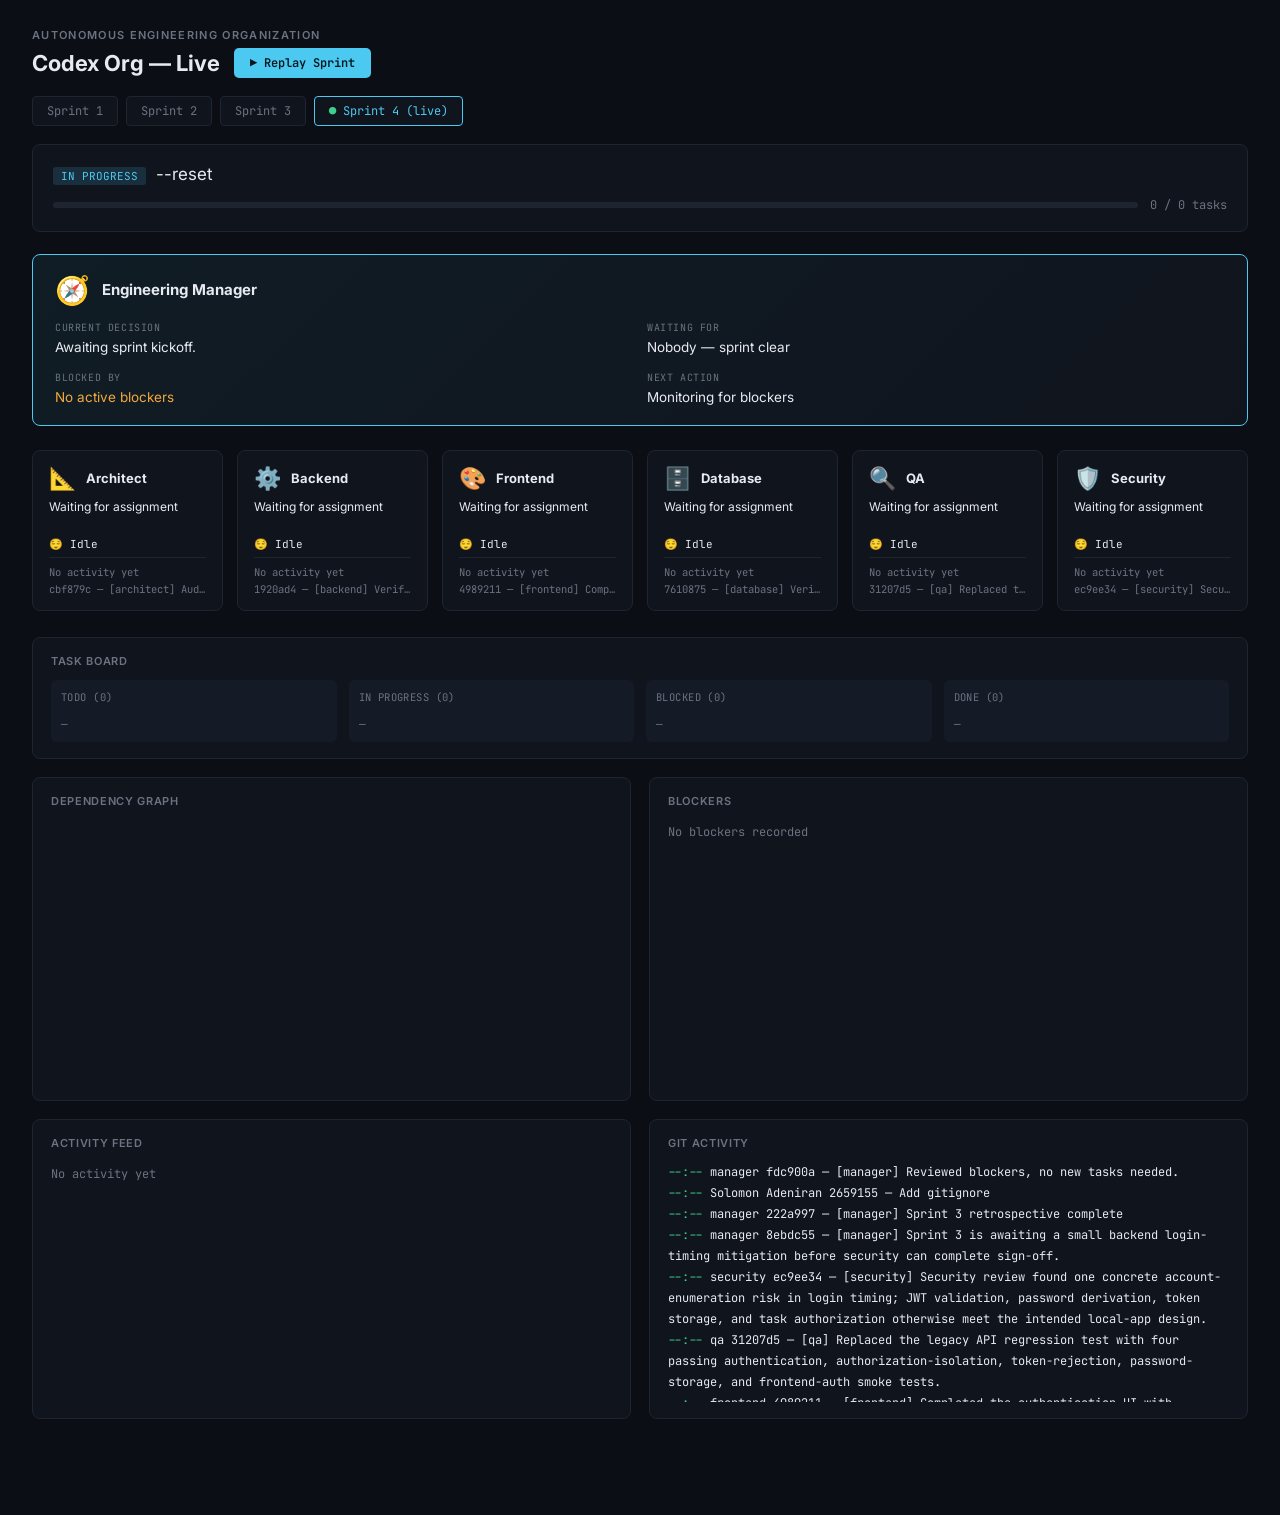
==== dashboard/index.html @ fdc900ad "[manager] Reviewed blockers, no new tasks needed." ====
<!DOCTYPE html>
<html lang="en">
<head>
<meta charset="UTF-8">
<title>Codex Org — Live</title>
<link rel="preconnect" href="https://fonts.googleapis.com">
<link href="https://fonts.googleapis.com/css2?family=Inter:wght@400;500;600;700&family=JetBrains+Mono:wght@400;500;600&display=swap" rel="stylesheet">
<style>
  :root {
    --bg: #0B0E14; --panel: #10141D; --panel-2: #151B26; --line: #1E2430;
    --ink: #E7EAF0; --dim: #6B7280;
    --todo: #4A5264; --active: #4CC9F0; --blocked: #F2A93B; --done: #3ECF8E;
    --mono: 'JetBrains Mono', monospace; --sans: 'Inter', -apple-system, sans-serif;
  }
  * { box-sizing: border-box; }
  body { background: var(--bg); color: var(--ink); font-family: var(--sans); margin: 0; padding: 28px 32px 60px; }
  .eyebrow { font-size: 11px; letter-spacing: 0.12em; text-transform: uppercase; color: var(--dim); font-weight: 600; margin: 0 0 6px; }
  h1 { font-size: 22px; margin: 0 0 18px; font-weight: 700; display: flex; align-items: center; gap: 14px; }
  .replay-btn {
    font-family: var(--mono); font-size: 12px; background: var(--active); color: #05171F;
    border: none; border-radius: 5px; padding: 7px 16px; cursor: pointer; font-weight: 600;
  }
  .replay-btn:disabled { background: var(--line); color: var(--dim); cursor: default; }
  .replay-clock { font-family: var(--mono); font-size: 12px; color: var(--active); }

  .tabs { display: flex; gap: 8px; margin-bottom: 18px; flex-wrap: wrap; }
  .tab { font-family: var(--mono); font-size: 12px; padding: 6px 14px; border-radius: 4px; border: 1px solid var(--line); color: var(--dim); cursor: pointer; background: var(--panel); }
  .tab.active { border-color: var(--active); color: var(--active); }
  .tab.live::before { content: '● '; color: var(--done); }

  .header-card { background: var(--panel); border: 1px solid var(--line); border-radius: 8px; padding: 18px 20px; margin-bottom: 22px; }
  .goal { font-size: 17px; margin: 0 0 14px; max-width: 780px; line-height: 1.4; }
  .status-badge { font-family: var(--mono); font-size: 11px; text-transform: uppercase; padding: 2px 8px; border-radius: 3px; margin-right: 10px; }
  .status-badge.in_progress { background: rgba(76,201,240,0.15); color: var(--active); }
  .status-badge.complete { background: rgba(62,207,142,0.15); color: var(--done); }
  .status-badge.not_started { background: rgba(107,114,128,0.15); color: var(--dim); }
  .progress-row { display: flex; align-items: center; gap: 12px; }
  .progress-track { flex: 1; height: 6px; background: var(--line); border-radius: 3px; overflow: hidden; }
  .progress-fill { height: 100%; background: linear-gradient(90deg, var(--active), var(--done)); transition: width 0.4s ease; }
  .progress-label { font-family: var(--mono); font-size: 12px; color: var(--dim); white-space: nowrap; }

  /* Manager spotlight */
  .spotlight {
    background: linear-gradient(135deg, rgba(76,201,240,0.08), var(--panel));
    border: 1px solid var(--active); border-radius: 8px; padding: 18px 22px; margin-bottom: 24px;
  }
  .spotlight-top { display: flex; align-items: center; gap: 12px; margin-bottom: 14px; }
  .spotlight-avatar { font-size: 28px; }
  .spotlight-name { font-size: 15px; font-weight: 700; }
  .spotlight-grid { display: grid; grid-template-columns: 1fr 1fr; gap: 14px; }
  .spotlight-field .label { font-family: var(--mono); font-size: 10px; text-transform: uppercase; color: var(--dim); letter-spacing: 0.06em; margin-bottom: 4px; }
  .spotlight-field .value { font-size: 13.5px; line-height: 1.4; }
  .spotlight-field .value.warn { color: var(--blocked); }

  /* Character cards */
  .specialists { display: grid; grid-template-columns: repeat(auto-fit, minmax(190px, 1fr)); gap: 14px; margin-bottom: 26px; }
  .charcard {
    background: var(--panel); border: 1px solid var(--line); border-radius: 8px; padding: 14px 16px;
    transition: border-color 0.3s, box-shadow 0.3s;
  }
  .charcard.pulse { border-color: var(--active); box-shadow: 0 0 14px rgba(76,201,240,0.35); }
  .charcard-top { display: flex; align-items: center; gap: 10px; margin-bottom: 8px; }
  .charcard-avatar { font-size: 22px; }
  .charcard-name { font-size: 13px; font-weight: 700; }
  .charcard-task { font-size: 12px; color: var(--ink); min-height: 30px; line-height: 1.4; margin-bottom: 8px; }
  .charcard-mood { font-family: var(--mono); font-size: 11px; margin-bottom: 6px; }
  .charcard-meta { font-family: var(--mono); font-size: 10.5px; color: var(--dim); border-top: 1px solid var(--line); padding-top: 7px; margin-top: 2px; }
  .charcard-meta .commit { display: block; margin-top: 3px; color: var(--dim); white-space: nowrap; overflow: hidden; text-overflow: ellipsis; }

  .grid { display: grid; grid-template-columns: 1fr 1fr; gap: 18px; margin-bottom: 18px; }
  .grid.full { grid-template-columns: 1fr; }
  .panel { background: var(--panel); border: 1px solid var(--line); border-radius: 8px; padding: 16px 18px; }
  .panel h2 { font-size: 11px; text-transform: uppercase; letter-spacing: 0.06em; color: var(--dim); margin: 0 0 12px; font-weight: 600; }

  .board { display: grid; grid-template-columns: repeat(4, 1fr); gap: 12px; }
  .board-col { background: var(--panel-2); border-radius: 6px; padding: 10px; min-height: 60px; }
  .board-col .col-title { font-family: var(--mono); font-size: 10.5px; text-transform: uppercase; color: var(--dim); margin-bottom: 8px; letter-spacing: 0.04em; }
  .task-chip { background: var(--panel); border: 1px solid var(--line); border-left: 3px solid var(--todo); border-radius: 4px; padding: 8px 10px; margin-bottom: 8px; font-size: 12px; line-height: 1.35; }
  .task-chip.in_progress { border-left-color: var(--active); }
  .task-chip.blocked { border-left-color: var(--blocked); }
  .task-chip.done { border-left-color: var(--done); }
  .task-chip .owner { font-family: var(--mono); font-size: 10px; color: var(--dim); text-transform: uppercase; margin-top: 4px; }

  /* Dramatic activity feed */
  .feed-events { max-height: 320px; overflow-y: auto; }
  .event-card { display: flex; gap: 12px; padding: 10px 0; border-bottom: 1px solid var(--line); }
  .event-card:last-child { border-bottom: none; }
  .event-time { font-family: var(--mono); font-size: 11px; color: var(--dim); width: 48px; flex-shrink: 0; padding-top: 2px; }
  .event-body .who { font-family: var(--mono); font-size: 11.5px; font-weight: 700; color: var(--active); margin-bottom: 2px; }
  .event-body .headline { font-size: 13px; line-height: 1.4; }
  .event-body .downstream { font-family: var(--mono); font-size: 11px; color: var(--dim); margin-top: 4px; padding-left: 14px; position: relative; }
  .event-body .downstream::before { content: '↓'; position: absolute; left: 0; color: var(--line); }
  .empty { color: var(--dim); font-family: var(--mono); font-size: 12px; }

  .feed { font-family: var(--mono); font-size: 12px; line-height: 1.75; max-height: 240px; overflow-y: auto; }
  .feed .row { color: var(--ink); }
  .feed .role-tag { color: var(--done); }

  .blocker-item { border-left: 3px solid var(--blocked); background: var(--panel-2); border-radius: 4px; padding: 8px 12px; margin-bottom: 8px; font-size: 12.5px; }
  .blocker-item .who { font-family: var(--mono); font-size: 10.5px; color: var(--blocked); text-transform: uppercase; margin-bottom: 3px; }

  #depgraph { width: 100%; height: 260px; }
  .node-label { font-family: var(--mono); font-size: 10px; fill: var(--ink); }
  .node-owner { font-family: var(--mono); font-size: 9px; fill: var(--dim); }

  .retro-line { font-family: var(--mono); font-size: 14px; margin-bottom: 12px; padding-left: 12px; border-left: 2px solid var(--active); }
  .retro-line .speaker { color: var(--active); text-transform: capitalize; font-weight: 600; }

  ::-webkit-scrollbar { width: 6px; }
  ::-webkit-scrollbar-thumb { background: var(--line); border-radius: 3px; }
</style>
</head>
<body>
  <div class="eyebrow">Autonomous Engineering Organization</div>
  <h1>Codex Org — Live <button class="replay-btn" id="replay-btn">▶ Replay Sprint</button> <span class="replay-clock" id="replay-clock"></span></h1>

  <div class="tabs" id="tabs"></div>

  <div class="header-card">
    <div style="margin-bottom:10px;"><span class="status-badge" id="status-badge"></span><span id="goal-text" class="goal" style="display:inline; margin:0;"></span></div>
    <div class="progress-row">
      <div class="progress-track"><div class="progress-fill" id="progress-fill" style="width:0%"></div></div>
      <div class="progress-label" id="progress-label">0 / 0 tasks</div>
    </div>
  </div>

  <div class="spotlight">
    <div class="spotlight-top"><span class="spotlight-avatar">🧭</span><span class="spotlight-name">Engineering Manager</span></div>
    <div class="spotlight-grid">
      <div class="spotlight-field"><div class="label">Current Decision</div><div class="value" id="mgr-decision">—</div></div>
      <div class="spotlight-field"><div class="label">Waiting For</div><div class="value" id="mgr-waiting">Nobody — sprint clear</div></div>
      <div class="spotlight-field"><div class="label">Blocked By</div><div class="value warn" id="mgr-blocked">—</div></div>
      <div class="spotlight-field"><div class="label">Next Action</div><div class="value" id="mgr-next">—</div></div>
    </div>
  </div>

  <div class="specialists" id="specialists"></div>

  <div class="grid">
    <div class="panel" style="grid-column: 1 / -1;">
      <h2>Task Board</h2>
      <div class="board" id="board"></div>
    </div>
  </div>

  <div class="grid">
    <div class="panel">
      <h2>Dependency Graph</h2>
      <svg id="depgraph"></svg>
    </div>
    <div class="panel">
      <h2>Blockers</h2>
      <div id="blockers"></div>
    </div>
  </div>

  <div class="grid">
    <div class="panel">
      <h2>Activity Feed</h2>
      <div class="feed-events" id="messages"></div>
    </div>
    <div class="panel">
      <h2>Git Activity</h2>
      <div class="feed" id="commits"></div>
    </div>
  </div>

  <div class="grid full">
    <div class="panel" id="retro-panel" style="display:none;">
      <h2>Sprint Retrospective</h2>
      <div id="retro-body"></div>
    </div>
  </div>

<script>
const ROLES = ["architect","backend","frontend","database","qa","security"];
const ROLE_LABEL = {manager:"Engineering Manager", architect:"Architect", backend:"Backend",
  frontend:"Frontend", database:"Database", qa:"QA", security:"Security"};
const ROLE_AVATAR = {manager:"🧭", architect:"📐", backend:"⚙️", frontend:"🎨", database:"🗄️", qa:"🔍", security:"🛡️"};
const MOOD = {
  todo: {emoji:"😌", label:"Idle"}, idle: {emoji:"😌", label:"Idle"},
  in_progress: {emoji:"🔥", label:"Focused"},
  blocked: {emoji:"😤", label:"Blocked"},
  done: {emoji:"✅", label:"Shipped"},
};

let liveState = null;
let activeTabIndex = null;
let replaying = false;

function combinedSprints(state) {
  const archived = (state.sprint_history || []).map(s => ({...s, live: false}));
  const current = { number: state.sprint.number, goal: state.sprint.goal,
                     tasks: state.tasks, messages: state.messages,
                     retrospective: state.retrospective, live: true };
  return [...archived, current];
}

function currentView(state) {
  const sprints = combinedSprints(state);
  const idx = activeTabIndex === null ? sprints.length - 1 : activeTabIndex;
  return sprints[idx];
}

function fmtTime(ts) {
  if (!ts) return '--:--';
  const d = new Date(ts * 1000);
  return d.toTimeString().slice(0,5);
}

function fmtDuration(sec) {
  if (sec < 60) return `${Math.round(sec)}s`;
  return `${Math.floor(sec/60)}m ${Math.round(sec%60)}s`;
}

function classifyEvent(content) {
  if (/block|vulnerab|regression|issue|risk|timing|fail|enumerat/i.test(content)) {
    return { icon: '⚠️', downstreamVerb: 'notified' };
  }
  if (/ready|complete|done|finished|passed|shipped/i.test(content)) {
    return { icon: '✅', downstreamVerb: 'automatically resumed work' };
  }
  return { icon: '💬', downstreamVerb: 'notified' };
}

function renderTabs(state) {
  const sprints = combinedSprints(state);
  const tabsEl = document.getElementById('tabs');
  tabsEl.innerHTML = sprints.map((s, i) => {
    const isActive = (activeTabIndex === null && s.live) || (activeTabIndex === i);
    return `<div class="tab ${isActive ? 'active' : ''} ${s.live ? 'live' : ''}" data-idx="${i}">Sprint ${s.number}${s.live ? ' (live)' : ''}</div>`;
  }).join('');
  [...tabsEl.children].forEach(el => {
    el.addEventListener('click', () => {
      if (replaying) return;
      const idx = parseInt(el.dataset.idx);
      activeTabIndex = sprints[idx].live ? null : idx;
      render(state);
    });
  });
}

function computeLayers(tasks) {
  const byId = Object.fromEntries(tasks.map(t => [t.id, t]));
  const layer = {};
  function depth(id, seen) {
    if (layer[id] !== undefined) return layer[id];
    if (seen.has(id)) return 0;
    seen.add(id);
    const t = byId[id];
    const deps = (t.depends_on || []).filter(d => byId[d]);
    const d = deps.length ? Math.max(...deps.map(dep => depth(dep, seen))) + 1 : 0;
    layer[id] = d;
    return d;
  }
  tasks.forEach(t => depth(t.id, new Set()));
  return layer;
}

function renderDepGraph(tasks) {
  const svg = document.getElementById('depgraph');
  if (!tasks.length) { svg.innerHTML = ''; return; }
  const layer = computeLayers(tasks);
  const maxLayer = Math.max(...Object.values(layer), 0);
  const byLayer = {};
  tasks.forEach(t => { (byLayer[layer[t.id]] ||= []).push(t); });
  const width = svg.parentElement.clientWidth || 500;
  const height = 260;
  const colW = width / (maxLayer + 1);
  const positions = {};
  Object.keys(byLayer).forEach(l => {
    const col = byLayer[l];
    const rowH = height / (col.length + 1);
    col.forEach((t, i) => { positions[t.id] = { x: (+l + 0.5) * colW, y: (i + 1) * rowH }; });
  });
  const statusColor = { done: 'var(--done)', in_progress: 'var(--active)', blocked: 'var(--blocked)', todo: 'var(--todo)' };
  let edges = '';
  tasks.forEach(t => {
    (t.depends_on || []).forEach(dep => {
      if (!positions[dep]) return;
      const a = positions[dep], b = positions[t.id];
      edges += `<line x1="${a.x}" y1="${a.y}" x2="${b.x}" y2="${b.y}" stroke="var(--line)" stroke-width="1.5"/>`;
    });
  });
  let nodes = '';
  tasks.forEach(t => {
    const p = positions[t.id];
    const color = statusColor[t.status] || statusColor.todo;
    nodes += `<circle cx="${p.x}" cy="${p.y}" r="6" fill="${color}"/>
      <text x="${p.x}" y="${p.y - 12}" text-anchor="middle" class="node-owner">${t.owner}</text>
      <text x="${p.x}" y="${p.y + 20}" text-anchor="middle" class="node-label">${t.id}</text>`;
  });
  svg.setAttribute('viewBox', `0 0 ${width} ${height}`);
  svg.innerHTML = edges + nodes;
}

function renderEventFeed(messages) {
  const el = document.getElementById('messages');
  if (!messages.length) { el.innerHTML = '<span class="empty">No activity yet</span>'; return; }
  el.innerHTML = messages.slice(-20).reverse().map(m => {
    const cls = classifyEvent(m.content);
    return `<div class="event-card">
      <div class="event-time">${fmtTime(m.time)}</div>
      <div class="event-body">
        <div class="who">${ROLE_LABEL[m.from] || m.from}</div>
        <div class="headline">${cls.icon} ${m.content}</div>
        <div class="downstream">${ROLE_LABEL[m.to] || m.to} ${cls.downstreamVerb}</div>
      </div>
    </div>`;
  }).join('');
}

function roleWorkingTime(role, view) {
  const events = [...view.messages.filter(m => m.from === role || m.to === role)];
  if (!events.length) return null;
  const times = events.map(e => e.time).filter(Boolean);
  if (!times.length) return null;
  const start = Math.min(...times);
  const end = Math.max(...times);
  return end - start;
}

function latestCommitForRole(role) {
  if (!liveState || !liveState._commits) return null;
  const list = liveState._commits.filter(c => c.role === role);
  return list.length ? list[0] : null;
}

function renderCharCards(state, view) {
  const container = document.getElementById('specialists');
  container.innerHTML = ROLES.map(role => {
    const task = view.tasks.find(t => t.owner === role && t.status !== 'done')
              || view.tasks.filter(t => t.owner === role).slice(-1)[0];
    const status = task ? task.status : 'idle';
    const mood = MOOD[status] || MOOD.idle;
    const dur = roleWorkingTime(role, view);
    const commit = latestCommitForRole(role);
    return `<div class="charcard" data-role="${role}">
      <div class="charcard-top"><span class="charcard-avatar">${ROLE_AVATAR[role]}</span><span class="charcard-name">${ROLE_LABEL[role]}</span></div>
      <div class="charcard-task">${task ? task.title : 'Waiting for assignment'}</div>
      <div class="charcard-mood">${mood.emoji} ${mood.label}</div>
      <div class="charcard-meta">${dur !== null ? `Active ${fmtDuration(dur)}` : 'No activity yet'}
        ${commit ? `<span class="commit">${commit.hash} — ${commit.message}</span>` : ''}
      </div>
    </div>`;
  }).join('');
}

function renderSpotlight(state, view) {
  const managerMsgs = view.messages.filter(m => m.from === 'manager');
  const blockers = (state.blockers || []).filter(b => b.sprint === view.number);
  const lastBlocker = blockers.length ? blockers[blockers.length - 1] : null;
  const lastOut = managerMsgs.length ? managerMsgs[managerMsgs.length - 1] : null;
  const blockedTask = view.tasks.find(t => t.status === 'blocked');

  document.getElementById('mgr-decision').textContent =
    lastOut ? lastOut.content : (view.tasks.length ? 'Sprint planned, monitoring execution.' : 'Awaiting sprint kickoff.');
  document.getElementById('mgr-waiting').textContent =
    blockedTask ? `${ROLE_LABEL[blockedTask.owner]} — ${blockedTask.title}` : 'Nobody — sprint clear';
  document.getElementById('mgr-blocked').textContent = lastBlocker ? lastBlocker.text : 'No active blockers';
  document.getElementById('mgr-next').textContent =
    lastOut ? lastOut.content : 'Monitoring for blockers';
}

function render(state) {
  const view = currentView(state);
  const isLive = view.live;
  renderTabs(state);

  document.getElementById('goal-text').textContent = view.goal;
  const badge = document.getElementById('status-badge');
  const st = isLive ? state.sprint.status : 'complete';
  badge.textContent = st.replace('_', ' ');
  badge.className = 'status-badge ' + st;

  const total = view.tasks.length;
  const doneCount = view.tasks.filter(t => t.status === 'done').length;
  document.getElementById('progress-fill').style.width = total ? `${(doneCount/total*100).toFixed(0)}%` : '0%';
  document.getElementById('progress-label').textContent = `${doneCount} / ${total} tasks`;

  renderSpotlight(state, view);
  renderCharCards(state, view);

  const cols = ['todo', 'in_progress', 'blocked', 'done'];
  const colTitle = { todo: 'Todo', in_progress: 'In Progress', blocked: 'Blocked', done: 'Done' };
  document.getElementById('board').innerHTML = cols.map(c => {
    const items = view.tasks.filter(t => t.status === c);
    return `<div class="board-col"><div class="col-title">${colTitle[c]} (${items.length})</div>
      ${items.map(t => `<div class="task-chip ${t.status}">${t.title}<div class="owner">${t.owner}</div></div>`).join('') || '<span class="empty" style="font-size:11px;">—</span>'}
    </div>`;
  }).join('');

  renderDepGraph(view.tasks);

  const blockers = (state.blockers || []).filter(b => b.sprint === view.number);
  document.getElementById('blockers').innerHTML = blockers.length
    ? blockers.map(b => `<div class="blocker-item"><div class="who">${b.role}</div>${b.text}</div>`).join('')
    : '<span class="empty">No blockers recorded</span>';

  renderEventFeed(view.messages);

  const retroPanel = document.getElementById('retro-panel');
  if (view.retrospective) {
    retroPanel.style.display = 'block';
    const lines = Array.isArray(view.retrospective) ? view.retrospective : [{speaker: 'manager', line: view.retrospective}];
    document.getElementById('retro-body').innerHTML = lines.map(l =>
      `<div class="retro-line"><span class="speaker">${l.speaker}:</span> ${l.line}</div>`).join('');
  } else {
    retroPanel.style.display = 'none';
  }
}

/* ---------- Timeline Playback ---------- */
function buildTimeline(view) {
  const events = [];
  view.messages.forEach(m => events.push({ type: 'message', time: m.time || 0, data: m }));
  (liveState._commits || []).forEach(c => events.push({ type: 'commit', time: c.time || 0, data: c }));
  return events.filter(e => e.time).sort((a,b) => a.time - b.time);
}

async function replaySprint() {
  if (replaying) return;
  const view = currentView(liveState);
  const timeline = buildTimeline(view);
  if (!timeline.length) { alert('No timestamped events yet to replay — run a sprint with the timestamp patch applied.'); return; }

  replaying = true;
  document.getElementById('replay-btn').disabled = true;
  const feedEl = document.getElementById('messages');
  feedEl.innerHTML = '';

  const TOTAL_MS = 45000;
  const clockEl = document.getElementById('replay-clock');

  for (let i = 0; i < timeline.length; i++) {
    const ev = timeline[i];
    clockEl.textContent = `⏱ ${fmtTime(ev.time)}`;

    if (ev.type === 'message') {
      const cls = classifyEvent(ev.data.content);
      const card = document.createElement('div');
      card.className = 'event-card';
      card.innerHTML = `<div class="event-time">${fmtTime(ev.data.time)}</div>
        <div class="event-body"><div class="who">${ROLE_LABEL[ev.data.from] || ev.data.from}</div>
        <div class="headline">${cls.icon} ${ev.data.content}</div>
        <div class="downstream">${ROLE_LABEL[ev.data.to] || ev.data.to} ${cls.downstreamVerb}</div></div>`;
      feedEl.prepend(card);
      pulseCard(ev.data.from);
    } else {
      pulseCard(ev.data.role);
    }
    await new Promise(r => setTimeout(r, TOTAL_MS / timeline.length));
  }

  clockEl.textContent = '✓ Replay complete';
  document.getElementById('replay-btn').disabled = false;
  replaying = false;
  render(liveState);
}

function pulseCard(role) {
  const card = document.querySelector(`.charcard[data-role="${role}"]`);
  if (!card) return;
  card.classList.add('pulse');
  setTimeout(() => card.classList.remove('pulse'), 600);
}

document.getElementById('replay-btn').addEventListener('click', replaySprint);

/* ---------- Polling ---------- */
async function tick() {
  if (replaying) return;
  try {
    const res = await fetch('../state/state.json?t=' + Date.now());
    liveState = await res.json();
  } catch (e) {
    document.getElementById('goal-text').textContent = "Could not load state.json — serve via python3 -m http.server from the repo root.";
    return;
  }
  try {
    const cres = await fetch('../logs/commits.json?t=' + Date.now());
    const commits = await cres.json();
    liveState._commits = commits;
    document.getElementById('commits').innerHTML = commits.map(c =>
      `<div class="row"><span class="role-tag">${fmtTime(c.time)}</span> ${c.role} ${c.hash} — ${c.message}</div>`
    ).join('') || '<span class="empty">No commits yet</span>';
  } catch (e) {
    liveState._commits = [];
    document.getElementById('commits').innerHTML = '<span class="empty">Waiting for first commit...</span>';
  }
  render(liveState);
}

tick();
setInterval(tick, 2000);
</script>
</body>
</html>
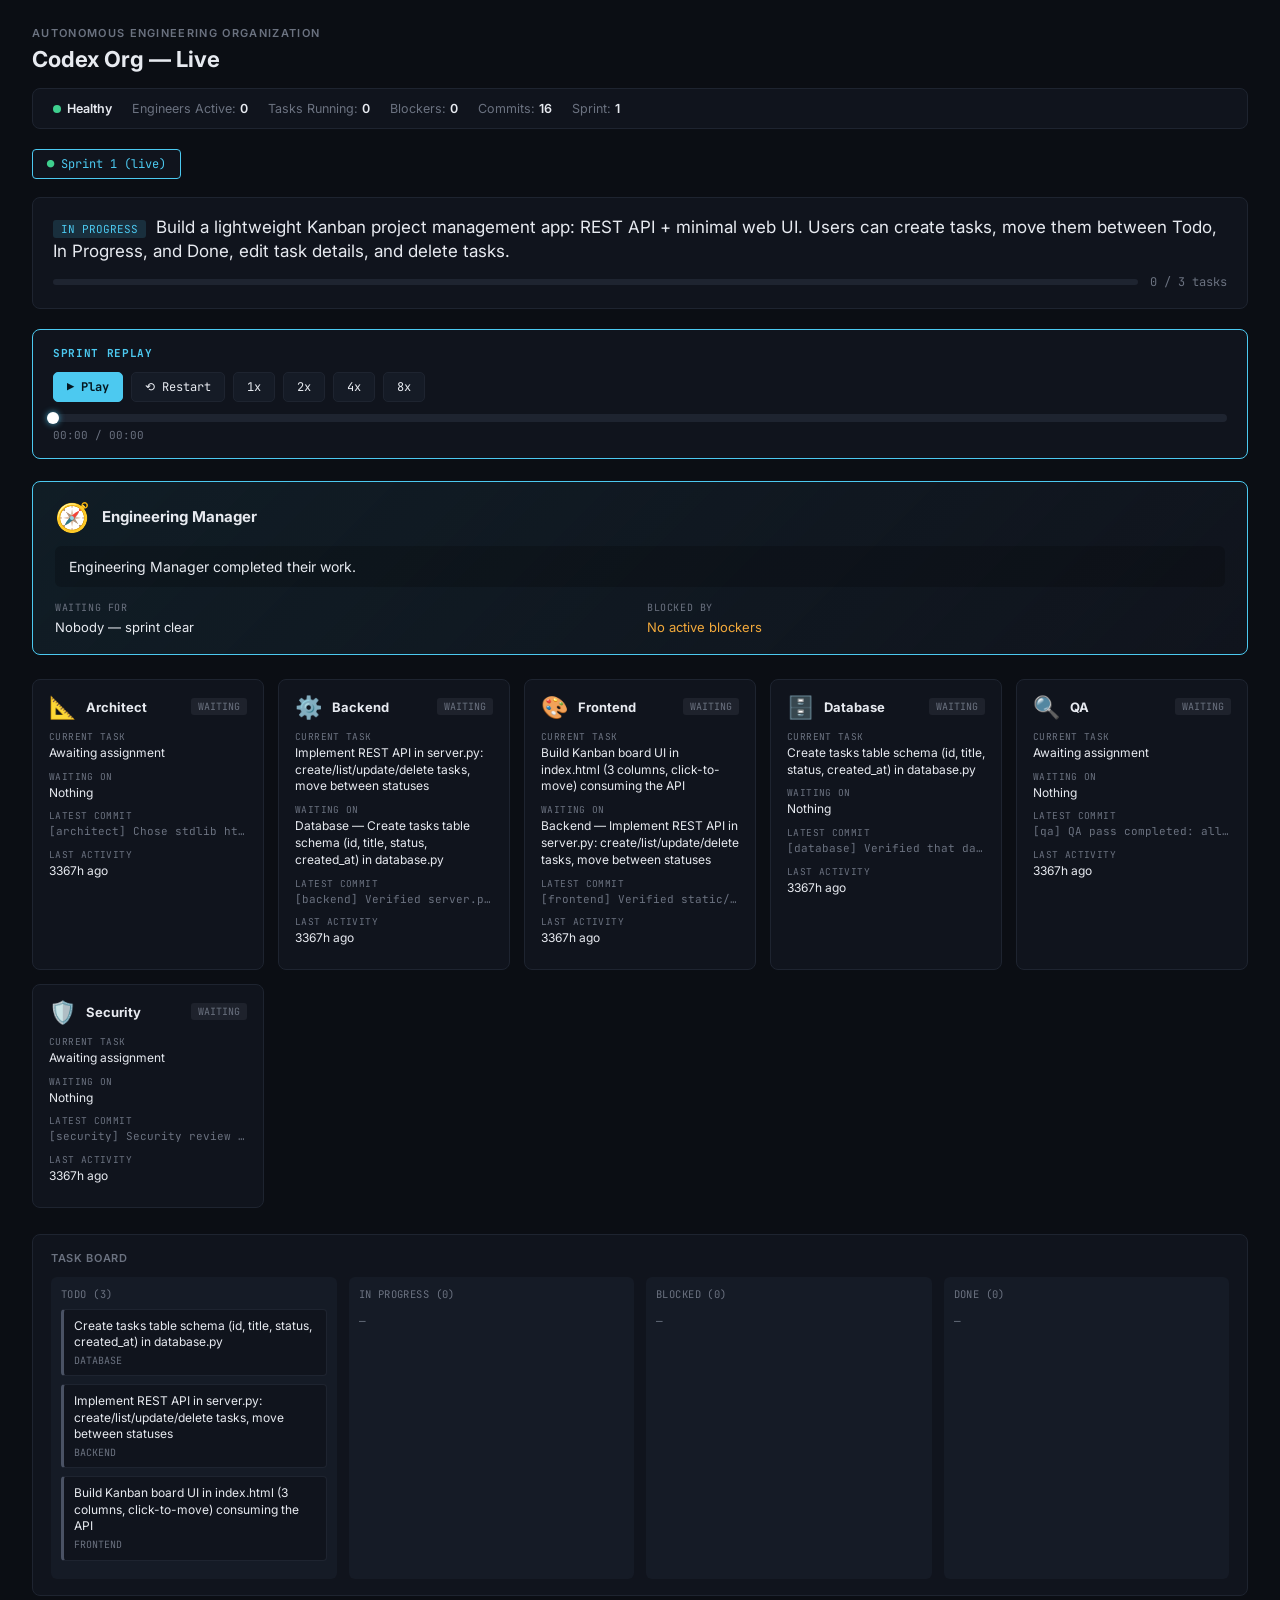
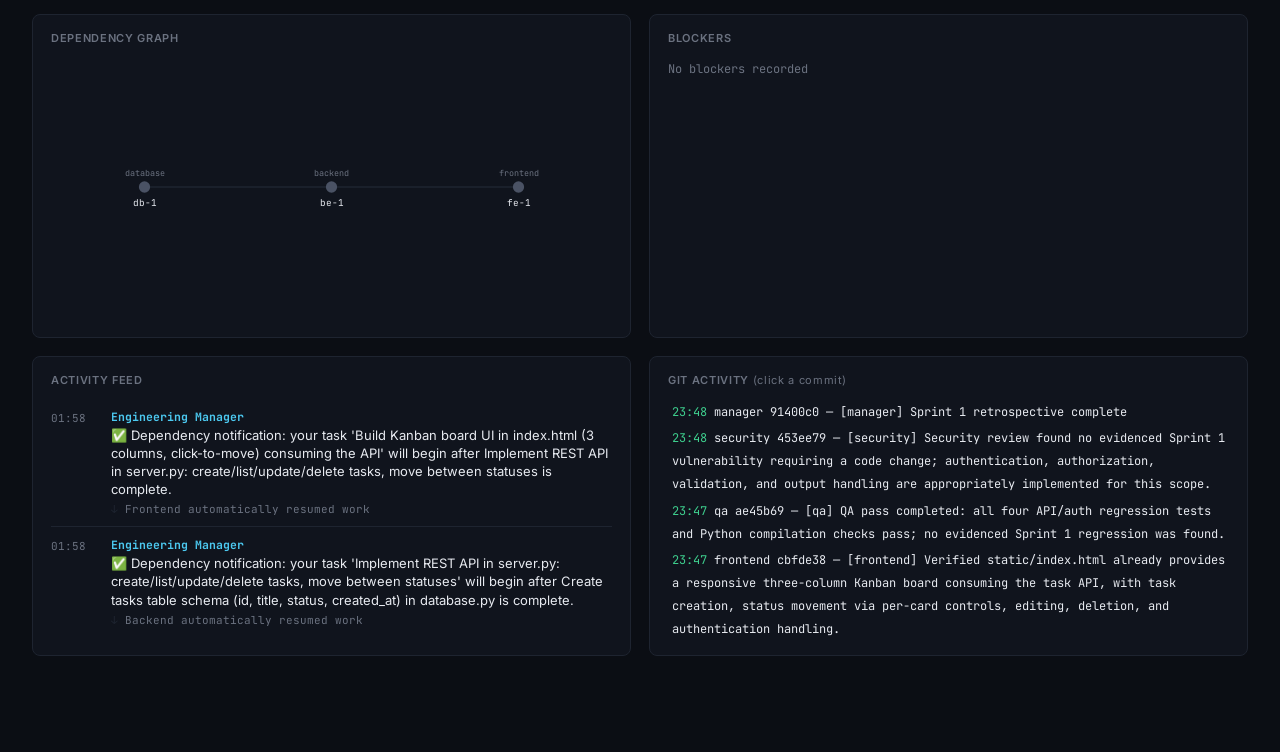
==== commit adae92ea: "[database] Verified database.py initializes the SQLite tasks table with id, title, status, and creat" ====
--- a/dashboard/index.html
+++ b/dashboard/index.html
@@ -13,22 +13,24 @@
     --mono: 'JetBrains Mono', monospace; --sans: 'Inter', -apple-system, sans-serif;
   }
   * { box-sizing: border-box; }
-  body { background: var(--bg); color: var(--ink); font-family: var(--sans); margin: 0; padding: 28px 32px 60px; }
+  body { background: var(--bg); color: var(--ink); font-family: var(--sans); margin: 0; padding: 26px 32px 60px; }
   .eyebrow { font-size: 11px; letter-spacing: 0.12em; text-transform: uppercase; color: var(--dim); font-weight: 600; margin: 0 0 6px; }
-  h1 { font-size: 22px; margin: 0 0 18px; font-weight: 700; display: flex; align-items: center; gap: 14px; }
-  .replay-btn {
-    font-family: var(--mono); font-size: 12px; background: var(--active); color: #05171F;
-    border: none; border-radius: 5px; padding: 7px 16px; cursor: pointer; font-weight: 600;
-  }
-  .replay-btn:disabled { background: var(--line); color: var(--dim); cursor: default; }
-  .replay-clock { font-family: var(--mono); font-size: 12px; color: var(--active); }
+  h1 { font-size: 22px; margin: 0 0 16px; font-weight: 700; }
+
+  .cmd-bar { display: flex; gap: 20px; align-items: center; background: var(--panel); border: 1px solid var(--line);
+             border-radius: 8px; padding: 12px 20px; margin-bottom: 20px; flex-wrap: wrap; }
+  .cmd-item { font-size: 12.5px; color: var(--dim); }
+  .cmd-item b { color: var(--ink); font-weight: 600; }
+  .health-dot { display: inline-block; width: 8px; height: 8px; border-radius: 50%; margin-right: 6px; }
+  .health-dot.healthy { background: var(--done); }
+  .health-dot.attention { background: var(--blocked); }
 
   .tabs { display: flex; gap: 8px; margin-bottom: 18px; flex-wrap: wrap; }
   .tab { font-family: var(--mono); font-size: 12px; padding: 6px 14px; border-radius: 4px; border: 1px solid var(--line); color: var(--dim); cursor: pointer; background: var(--panel); }
   .tab.active { border-color: var(--active); color: var(--active); }
   .tab.live::before { content: '● '; color: var(--done); }
 
-  .header-card { background: var(--panel); border: 1px solid var(--line); border-radius: 8px; padding: 18px 20px; margin-bottom: 22px; }
+  .header-card { background: var(--panel); border: 1px solid var(--line); border-radius: 8px; padding: 18px 20px; margin-bottom: 20px; }
   .goal { font-size: 17px; margin: 0 0 14px; max-width: 780px; line-height: 1.4; }
   .status-badge { font-family: var(--mono); font-size: 11px; text-transform: uppercase; padding: 2px 8px; border-radius: 3px; margin-right: 10px; }
   .status-badge.in_progress { background: rgba(76,201,240,0.15); color: var(--active); }
@@ -39,33 +41,50 @@
   .progress-fill { height: 100%; background: linear-gradient(90deg, var(--active), var(--done)); transition: width 0.4s ease; }
   .progress-label { font-family: var(--mono); font-size: 12px; color: var(--dim); white-space: nowrap; }
 
-  /* Manager spotlight */
-  .spotlight {
-    background: linear-gradient(135deg, rgba(76,201,240,0.08), var(--panel));
-    border: 1px solid var(--active); border-radius: 8px; padding: 18px 22px; margin-bottom: 24px;
-  }
-  .spotlight-top { display: flex; align-items: center; gap: 12px; margin-bottom: 14px; }
+  .replay-panel { background: var(--panel); border: 1px solid var(--active); border-radius: 8px; padding: 16px 20px; margin-bottom: 22px; }
+  .replay-title { font-family: var(--mono); font-size: 11px; text-transform: uppercase; letter-spacing: 0.06em; color: var(--active); margin-bottom: 12px; font-weight: 700; }
+  .replay-controls { display: flex; align-items: center; gap: 8px; margin-bottom: 12px; flex-wrap: wrap; }
+  .rbtn { font-family: var(--mono); font-size: 12px; background: var(--panel-2); color: var(--ink); border: 1px solid var(--line);
+          border-radius: 5px; padding: 6px 13px; cursor: pointer; }
+  .rbtn:hover { border-color: var(--active); }
+  .rbtn.primary { background: var(--active); color: #05171F; font-weight: 700; border-color: var(--active); }
+  .rbtn.speed.on { background: var(--active); color: #05171F; border-color: var(--active); }
+  .replay-bar-wrap { position: relative; }
+  .replay-track { height: 8px; background: var(--line); border-radius: 4px; cursor: pointer; position: relative; overflow: visible; touch-action: none; }
+  .replay-fill { height: 100%; background: linear-gradient(90deg, var(--active), var(--done)); border-radius: 4px; }
+  .replay-knob { position: absolute; top: 50%; width: 12px; height: 12px; border-radius: 50%; background: #fff;
+                 transform: translate(-50%, -50%); box-shadow: 0 0 6px rgba(76,201,240,0.8); pointer-events: none; }
+  .replay-time { font-family: var(--mono); font-size: 11px; color: var(--dim); margin-top: 6px; }
+  .replay-tooltip { position: absolute; bottom: 16px; background: var(--panel-2); border: 1px solid var(--line);
+                     border-radius: 4px; padding: 5px 9px; font-size: 11px; font-family: var(--mono); white-space: nowrap;
+                     transform: translateX(-50%); display: none; z-index: 5; pointer-events: none; }
+
+  .spotlight { background: linear-gradient(135deg, rgba(76,201,240,0.08), var(--panel)); border: 1px solid var(--active);
+               border-radius: 8px; padding: 18px 22px; margin-bottom: 24px; }
+  .spotlight-top { display: flex; align-items: center; gap: 12px; margin-bottom: 12px; }
   .spotlight-avatar { font-size: 28px; }
   .spotlight-name { font-size: 15px; font-weight: 700; }
+  .spotlight-live { font-size: 14px; line-height: 1.5; padding: 10px 14px; background: rgba(0,0,0,0.2); border-radius: 6px; margin-bottom: 14px; }
   .spotlight-grid { display: grid; grid-template-columns: 1fr 1fr; gap: 14px; }
   .spotlight-field .label { font-family: var(--mono); font-size: 10px; text-transform: uppercase; color: var(--dim); letter-spacing: 0.06em; margin-bottom: 4px; }
-  .spotlight-field .value { font-size: 13.5px; line-height: 1.4; }
+  .spotlight-field .value { font-size: 13px; line-height: 1.4; }
   .spotlight-field .value.warn { color: var(--blocked); }
 
-  /* Character cards */
-  .specialists { display: grid; grid-template-columns: repeat(auto-fit, minmax(190px, 1fr)); gap: 14px; margin-bottom: 26px; }
-  .charcard {
-    background: var(--panel); border: 1px solid var(--line); border-radius: 8px; padding: 14px 16px;
-    transition: border-color 0.3s, box-shadow 0.3s;
-  }
+  .specialists { display: grid; grid-template-columns: repeat(auto-fit, minmax(210px, 1fr)); gap: 14px; margin-bottom: 26px; }
+  .charcard { background: var(--panel); border: 1px solid var(--line); border-radius: 8px; padding: 14px 16px; transition: border-color 0.3s, box-shadow 0.3s; }
   .charcard.pulse { border-color: var(--active); box-shadow: 0 0 14px rgba(76,201,240,0.35); }
-  .charcard-top { display: flex; align-items: center; gap: 10px; margin-bottom: 8px; }
+  .charcard-top { display: flex; align-items: center; gap: 10px; margin-bottom: 10px; }
   .charcard-avatar { font-size: 22px; }
-  .charcard-name { font-size: 13px; font-weight: 700; }
-  .charcard-task { font-size: 12px; color: var(--ink); min-height: 30px; line-height: 1.4; margin-bottom: 8px; }
-  .charcard-mood { font-family: var(--mono); font-size: 11px; margin-bottom: 6px; }
-  .charcard-meta { font-family: var(--mono); font-size: 10.5px; color: var(--dim); border-top: 1px solid var(--line); padding-top: 7px; margin-top: 2px; }
-  .charcard-meta .commit { display: block; margin-top: 3px; color: var(--dim); white-space: nowrap; overflow: hidden; text-overflow: ellipsis; }
+  .charcard-name { font-size: 13px; font-weight: 700; flex: 1; }
+  .charcard-status-pill { font-family: var(--mono); font-size: 10px; padding: 2px 7px; border-radius: 3px; text-transform: uppercase; }
+  .charcard-status-pill.waiting { background: rgba(107,114,128,0.15); color: var(--dim); }
+  .charcard-status-pill.working { background: rgba(76,201,240,0.15); color: var(--active); }
+  .charcard-status-pill.review { background: rgba(242,169,59,0.15); color: var(--blocked); }
+  .charcard-status-pill.done { background: rgba(62,207,142,0.15); color: var(--done); }
+  .charcard-row { margin-bottom: 8px; }
+  .charcard-row .k { font-family: var(--mono); font-size: 9.5px; text-transform: uppercase; color: var(--dim); letter-spacing: 0.04em; margin-bottom: 2px; }
+  .charcard-row .v { font-size: 12px; line-height: 1.4; }
+  .charcard-row .v.commit { font-family: var(--mono); font-size: 11px; color: var(--dim); white-space: nowrap; overflow: hidden; text-overflow: ellipsis; }
 
   .grid { display: grid; grid-template-columns: 1fr 1fr; gap: 18px; margin-bottom: 18px; }
   .grid.full { grid-template-columns: 1fr; }
@@ -75,16 +94,17 @@
   .board { display: grid; grid-template-columns: repeat(4, 1fr); gap: 12px; }
   .board-col { background: var(--panel-2); border-radius: 6px; padding: 10px; min-height: 60px; }
   .board-col .col-title { font-family: var(--mono); font-size: 10.5px; text-transform: uppercase; color: var(--dim); margin-bottom: 8px; letter-spacing: 0.04em; }
-  .task-chip { background: var(--panel); border: 1px solid var(--line); border-left: 3px solid var(--todo); border-radius: 4px; padding: 8px 10px; margin-bottom: 8px; font-size: 12px; line-height: 1.35; }
+  .task-chip { background: var(--panel); border: 1px solid var(--line); border-left: 3px solid var(--todo); border-radius: 4px;
+               padding: 8px 10px; margin-bottom: 8px; font-size: 12px; line-height: 1.35; transition: border-color 0.3s; }
   .task-chip.in_progress { border-left-color: var(--active); }
   .task-chip.blocked { border-left-color: var(--blocked); }
   .task-chip.done { border-left-color: var(--done); }
   .task-chip .owner { font-family: var(--mono); font-size: 10px; color: var(--dim); text-transform: uppercase; margin-top: 4px; }
 
-  /* Dramatic activity feed */
   .feed-events { max-height: 320px; overflow-y: auto; }
-  .event-card { display: flex; gap: 12px; padding: 10px 0; border-bottom: 1px solid var(--line); }
+  .event-card { display: flex; gap: 12px; padding: 10px 0; border-bottom: 1px solid var(--line); animation: slideIn 0.35s ease; }
   .event-card:last-child { border-bottom: none; }
+  @keyframes slideIn { from { opacity: 0; transform: translateY(-6px); } to { opacity: 1; transform: translateY(0); } }
   .event-time { font-family: var(--mono); font-size: 11px; color: var(--dim); width: 48px; flex-shrink: 0; padding-top: 2px; }
   .event-body .who { font-family: var(--mono); font-size: 11.5px; font-weight: 700; color: var(--active); margin-bottom: 2px; }
   .event-body .headline { font-size: 13px; line-height: 1.4; }
@@ -92,8 +112,9 @@
   .event-body .downstream::before { content: '↓'; position: absolute; left: 0; color: var(--line); }
   .empty { color: var(--dim); font-family: var(--mono); font-size: 12px; }
 
-  .feed { font-family: var(--mono); font-size: 12px; line-height: 1.75; max-height: 240px; overflow-y: auto; }
-  .feed .row { color: var(--ink); }
+  .feed { font-family: var(--mono); font-size: 12px; line-height: 1.9; max-height: 240px; overflow-y: auto; }
+  .feed .row { color: var(--ink); cursor: pointer; padding: 2px 4px; border-radius: 3px; }
+  .feed .row:hover { background: var(--panel-2); }
   .feed .role-tag { color: var(--done); }
 
   .blocker-item { border-left: 3px solid var(--blocked); background: var(--panel-2); border-radius: 4px; padding: 8px 12px; margin-bottom: 8px; font-size: 12.5px; }
@@ -102,9 +123,32 @@
   #depgraph { width: 100%; height: 260px; }
   .node-label { font-family: var(--mono); font-size: 10px; fill: var(--ink); }
   .node-owner { font-family: var(--mono); font-size: 9px; fill: var(--dim); }
+  .dep-edge { transition: stroke 0.4s, stroke-width 0.4s; }
+  .dep-edge.glow { stroke: var(--active) !important; stroke-width: 3; }
+  .dep-node { transition: fill 0.4s, r 0.3s; }
+  .dep-node.wake { r: 9; }
 
   .retro-line { font-family: var(--mono); font-size: 14px; margin-bottom: 12px; padding-left: 12px; border-left: 2px solid var(--active); }
   .retro-line .speaker { color: var(--active); text-transform: capitalize; font-weight: 600; }
+
+  .completion-card { background: linear-gradient(135deg, rgba(62,207,142,0.1), var(--panel)); border: 1px solid var(--done);
+                      border-radius: 8px; padding: 24px; margin-bottom: 22px; display: none; }
+  .completion-card.show { display: block; }
+  .completion-title { font-size: 16px; font-weight: 700; color: var(--done); margin-bottom: 16px; }
+  .completion-stats { display: grid; grid-template-columns: repeat(auto-fit, minmax(140px, 1fr)); gap: 14px; margin-bottom: 14px; }
+  .cstat .label { font-family: var(--mono); font-size: 10px; text-transform: uppercase; color: var(--dim); margin-bottom: 4px; }
+  .cstat .value { font-size: 20px; font-weight: 700; }
+  .completion-next { font-family: var(--mono); font-size: 12px; color: var(--active); }
+
+  .modal-overlay { position: fixed; inset: 0; background: rgba(0,0,0,0.6); display: none; align-items: center; justify-content: center; z-index: 50; }
+  .modal-overlay.show { display: flex; }
+  .modal-box { background: var(--panel); border: 1px solid var(--line); border-radius: 8px; padding: 24px; width: 420px; max-width: 90vw; }
+  .modal-box h3 { margin: 0 0 16px; font-size: 15px; }
+  .modal-row { margin-bottom: 10px; font-size: 12.5px; }
+  .modal-row .k { font-family: var(--mono); font-size: 10px; text-transform: uppercase; color: var(--dim); margin-bottom: 2px; }
+  .modal-row .v.na { color: var(--dim); font-style: italic; }
+  .modal-close { margin-top: 12px; font-family: var(--mono); font-size: 12px; background: var(--panel-2); color: var(--ink);
+                 border: 1px solid var(--line); border-radius: 5px; padding: 6px 14px; cursor: pointer; }
 
   ::-webkit-scrollbar { width: 6px; }
   ::-webkit-scrollbar-thumb { background: var(--line); border-radius: 3px; }
@@ -112,7 +156,9 @@
 </head>
 <body>
   <div class="eyebrow">Autonomous Engineering Organization</div>
-  <h1>Codex Org — Live <button class="replay-btn" id="replay-btn">▶ Replay Sprint</button> <span class="replay-clock" id="replay-clock"></span></h1>
+  <h1>Codex Org — Live</h1>
+
+  <div class="cmd-bar" id="cmd-bar"></div>
 
   <div class="tabs" id="tabs"></div>
 
@@ -124,13 +170,38 @@
     </div>
   </div>
 
+  <div class="replay-panel">
+    <div class="replay-title">Sprint Replay</div>
+    <div class="replay-controls">
+      <button class="rbtn primary" id="btn-playpause">▶ Play</button>
+      <button class="rbtn" id="btn-restart">⟲ Restart</button>
+      <button class="rbtn speed" id="btn-1x" data-speed="1">1x</button>
+      <button class="rbtn speed" id="btn-2x" data-speed="2">2x</button>
+      <button class="rbtn speed" id="btn-4x" data-speed="4">4x</button>
+      <button class="rbtn speed" id="btn-8x" data-speed="8">8x</button>
+    </div>
+    <div class="replay-bar-wrap">
+      <div class="replay-track" id="replay-track">
+        <div class="replay-fill" id="replay-fill" style="width:0%"></div>
+        <div class="replay-knob" id="replay-knob" style="left:0%"></div>
+      </div>
+      <div class="replay-tooltip" id="replay-tooltip"></div>
+    </div>
+    <div class="replay-time" id="replay-time">00:00 / 00:00</div>
+  </div>
+
+  <div class="completion-card" id="completion-card">
+    <div class="completion-title">✓ Sprint Complete</div>
+    <div class="completion-stats" id="completion-stats"></div>
+    <div class="completion-next">Ready for Next Sprint</div>
+  </div>
+
   <div class="spotlight">
     <div class="spotlight-top"><span class="spotlight-avatar">🧭</span><span class="spotlight-name">Engineering Manager</span></div>
+    <div class="spotlight-live" id="mgr-live">Awaiting sprint activity.</div>
     <div class="spotlight-grid">
-      <div class="spotlight-field"><div class="label">Current Decision</div><div class="value" id="mgr-decision">—</div></div>
       <div class="spotlight-field"><div class="label">Waiting For</div><div class="value" id="mgr-waiting">Nobody — sprint clear</div></div>
       <div class="spotlight-field"><div class="label">Blocked By</div><div class="value warn" id="mgr-blocked">—</div></div>
-      <div class="spotlight-field"><div class="label">Next Action</div><div class="value" id="mgr-next">—</div></div>
     </div>
   </div>
 
@@ -160,7 +231,7 @@
       <div class="feed-events" id="messages"></div>
     </div>
     <div class="panel">
-      <h2>Git Activity</h2>
+      <h2>Git Activity <span style="color:var(--dim); font-weight:400; text-transform:none;">(click a commit)</span></h2>
       <div class="feed" id="commits"></div>
     </div>
   </div>
@@ -169,6 +240,14 @@
     <div class="panel" id="retro-panel" style="display:none;">
       <h2>Sprint Retrospective</h2>
       <div id="retro-body"></div>
+    </div>
+  </div>
+
+  <div class="modal-overlay" id="modal-overlay">
+    <div class="modal-box">
+      <h3>Commit Detail</h3>
+      <div id="modal-body"></div>
+      <button class="modal-close" id="modal-close">Close</button>
     </div>
   </div>
 
@@ -177,49 +256,53 @@
 const ROLE_LABEL = {manager:"Engineering Manager", architect:"Architect", backend:"Backend",
   frontend:"Frontend", database:"Database", qa:"QA", security:"Security"};
 const ROLE_AVATAR = {manager:"🧭", architect:"📐", backend:"⚙️", frontend:"🎨", database:"🗄️", qa:"🔍", security:"🛡️"};
-const MOOD = {
-  todo: {emoji:"😌", label:"Idle"}, idle: {emoji:"😌", label:"Idle"},
-  in_progress: {emoji:"🔥", label:"Focused"},
-  blocked: {emoji:"😤", label:"Blocked"},
-  done: {emoji:"✅", label:"Shipped"},
-};
+const BASE_REPLAY_SECONDS = 45;
 
 let liveState = null;
 let activeTabIndex = null;
-let replaying = false;
+let pollTimer = null;
+
+let replay = null;
+let replayClockHandle = null;
 
 function combinedSprints(state) {
   const archived = (state.sprint_history || []).map(s => ({...s, live: false}));
+  const allCommits = state._commits || [];
+  const currentCommits = allCommits.filter(c => c.sprint === state.sprint.number);
   const current = { number: state.sprint.number, goal: state.sprint.goal,
                      tasks: state.tasks, messages: state.messages,
-                     retrospective: state.retrospective, live: true };
+                     blockers: (state.blockers || []).filter(b => b.sprint === state.sprint.number),
+                     task_events: (state.task_events || []).filter(e => e.sprint === state.sprint.number),
+                     // Untagged logs are legacy data; retain them only for the live view.
+                     commits: currentCommits.length ? currentCommits : allCommits,
+                     retrospective: state.retrospective, started_at: state.sprint.started_at,
+                     completed_at: state.sprint.completed_at, live: true };
   return [...archived, current];
 }
 
-function currentView(state) {
+function currentTabIndex(state) {
   const sprints = combinedSprints(state);
-  const idx = activeTabIndex === null ? sprints.length - 1 : activeTabIndex;
-  return sprints[idx];
-}
-
+  return activeTabIndex === null ? sprints.length - 1 : activeTabIndex;
+}
+
+function fmtClock(sec) {
+  const m = Math.floor(sec / 60), s = Math.floor(sec % 60);
+  return `${String(m).padStart(2,'0')}:${String(s).padStart(2,'0')}`;
+}
 function fmtTime(ts) {
   if (!ts) return '--:--';
-  const d = new Date(ts * 1000);
-  return d.toTimeString().slice(0,5);
-}
-
-function fmtDuration(sec) {
-  if (sec < 60) return `${Math.round(sec)}s`;
-  return `${Math.floor(sec/60)}m ${Math.round(sec%60)}s`;
-}
-
+  return new Date(ts * 1000).toTimeString().slice(0,5);
+}
+function relativeTime(eventTime, referenceTime) {
+  if (!eventTime) return 'No activity yet';
+  const diff = Math.max(0, referenceTime - eventTime);
+  if (diff < 60) return `${Math.round(diff)}s ago`;
+  if (diff < 3600) return `${Math.round(diff/60)}m ago`;
+  return `${Math.round(diff/3600)}h ago`;
+}
 function classifyEvent(content) {
-  if (/block|vulnerab|regression|issue|risk|timing|fail|enumerat/i.test(content)) {
-    return { icon: '⚠️', downstreamVerb: 'notified' };
-  }
-  if (/ready|complete|done|finished|passed|shipped/i.test(content)) {
-    return { icon: '✅', downstreamVerb: 'automatically resumed work' };
-  }
+  if (/block|vulnerab|regression|issue|risk|timing|fail|enumerat/i.test(content)) return { icon: '⚠️', downstreamVerb: 'notified' };
+  if (/ready|complete|done|finished|passed|shipped/i.test(content)) return { icon: '✅', downstreamVerb: 'automatically resumed work' };
   return { icon: '💬', downstreamVerb: 'notified' };
 }
 
@@ -227,15 +310,13 @@
   const sprints = combinedSprints(state);
   const tabsEl = document.getElementById('tabs');
   tabsEl.innerHTML = sprints.map((s, i) => {
-    const isActive = (activeTabIndex === null && s.live) || (activeTabIndex === i);
+    const isActive = currentTabIndex(state) === i;
     return `<div class="tab ${isActive ? 'active' : ''} ${s.live ? 'live' : ''}" data-idx="${i}">Sprint ${s.number}${s.live ? ' (live)' : ''}</div>`;
   }).join('');
   [...tabsEl.children].forEach(el => {
     el.addEventListener('click', () => {
-      if (replaying) return;
-      const idx = parseInt(el.dataset.idx);
-      activeTabIndex = sprints[idx].live ? null : idx;
-      render(state);
+      activeTabIndex = sprints[parseInt(el.dataset.idx)].live ? null : parseInt(el.dataset.idx);
+      renderStaticFrame(state);
     });
   });
 }
@@ -257,7 +338,7 @@
   return layer;
 }
 
-function renderDepGraph(tasks) {
+function renderDepGraph(tasks, statusOverride) {
   const svg = document.getElementById('depgraph');
   if (!tasks.length) { svg.innerHTML = ''; return; }
   const layer = computeLayers(tasks);
@@ -276,17 +357,21 @@
   const statusColor = { done: 'var(--done)', in_progress: 'var(--active)', blocked: 'var(--blocked)', todo: 'var(--todo)' };
   let edges = '';
   tasks.forEach(t => {
+    const tStatus = (statusOverride && statusOverride[t.id]) || t.status;
     (t.depends_on || []).forEach(dep => {
       if (!positions[dep]) return;
       const a = positions[dep], b = positions[t.id];
-      edges += `<line x1="${a.x}" y1="${a.y}" x2="${b.x}" y2="${b.y}" stroke="var(--line)" stroke-width="1.5"/>`;
+      const glow = tStatus !== 'todo' ? 'glow' : '';
+      edges += `<line class="dep-edge ${glow}" x1="${a.x}" y1="${a.y}" x2="${b.x}" y2="${b.y}" stroke="var(--line)" stroke-width="1.5"/>`;
     });
   });
   let nodes = '';
   tasks.forEach(t => {
     const p = positions[t.id];
-    const color = statusColor[t.status] || statusColor.todo;
-    nodes += `<circle cx="${p.x}" cy="${p.y}" r="6" fill="${color}"/>
+    const tStatus = (statusOverride && statusOverride[t.id]) || t.status;
+    const color = statusColor[tStatus] || statusColor.todo;
+    const wake = tStatus === 'in_progress' ? 'wake' : '';
+    nodes += `<circle class="dep-node ${wake}" cx="${p.x}" cy="${p.y}" r="6" fill="${color}"/>
       <text x="${p.x}" y="${p.y - 12}" text-anchor="middle" class="node-owner">${t.owner}</text>
       <text x="${p.x}" y="${p.y + 20}" text-anchor="middle" class="node-label">${t.id}</text>`;
   });
@@ -294,113 +379,160 @@
   svg.innerHTML = edges + nodes;
 }
 
-function renderEventFeed(messages) {
-  const el = document.getElementById('messages');
-  if (!messages.length) { el.innerHTML = '<span class="empty">No activity yet</span>'; return; }
-  el.innerHTML = messages.slice(-20).reverse().map(m => {
-    const cls = classifyEvent(m.content);
-    return `<div class="event-card">
-      <div class="event-time">${fmtTime(m.time)}</div>
-      <div class="event-body">
-        <div class="who">${ROLE_LABEL[m.from] || m.from}</div>
-        <div class="headline">${cls.icon} ${m.content}</div>
-        <div class="downstream">${ROLE_LABEL[m.to] || m.to} ${cls.downstreamVerb}</div>
-      </div>
-    </div>`;
-  }).join('');
-}
-
-function roleWorkingTime(role, view) {
-  const events = [...view.messages.filter(m => m.from === role || m.to === role)];
-  if (!events.length) return null;
-  const times = events.map(e => e.time).filter(Boolean);
-  if (!times.length) return null;
-  const start = Math.min(...times);
-  const end = Math.max(...times);
-  return end - start;
-}
-
-function latestCommitForRole(role) {
-  if (!liveState || !liveState._commits) return null;
-  const list = liveState._commits.filter(c => c.role === role);
-  return list.length ? list[0] : null;
-}
-
-function renderCharCards(state, view) {
-  const container = document.getElementById('specialists');
-  container.innerHTML = ROLES.map(role => {
-    const task = view.tasks.find(t => t.owner === role && t.status !== 'done')
-              || view.tasks.filter(t => t.owner === role).slice(-1)[0];
-    const status = task ? task.status : 'idle';
-    const mood = MOOD[status] || MOOD.idle;
-    const dur = roleWorkingTime(role, view);
-    const commit = latestCommitForRole(role);
-    return `<div class="charcard" data-role="${role}">
-      <div class="charcard-top"><span class="charcard-avatar">${ROLE_AVATAR[role]}</span><span class="charcard-name">${ROLE_LABEL[role]}</span></div>
-      <div class="charcard-task">${task ? task.title : 'Waiting for assignment'}</div>
-      <div class="charcard-mood">${mood.emoji} ${mood.label}</div>
-      <div class="charcard-meta">${dur !== null ? `Active ${fmtDuration(dur)}` : 'No activity yet'}
-        ${commit ? `<span class="commit">${commit.hash} — ${commit.message}</span>` : ''}
-      </div>
-    </div>`;
-  }).join('');
-}
-
-function renderSpotlight(state, view) {
-  const managerMsgs = view.messages.filter(m => m.from === 'manager');
-  const blockers = (state.blockers || []).filter(b => b.sprint === view.number);
-  const lastBlocker = blockers.length ? blockers[blockers.length - 1] : null;
-  const lastOut = managerMsgs.length ? managerMsgs[managerMsgs.length - 1] : null;
-  const blockedTask = view.tasks.find(t => t.status === 'blocked');
-
-  document.getElementById('mgr-decision').textContent =
-    lastOut ? lastOut.content : (view.tasks.length ? 'Sprint planned, monitoring execution.' : 'Awaiting sprint kickoff.');
-  document.getElementById('mgr-waiting').textContent =
-    blockedTask ? `${ROLE_LABEL[blockedTask.owner]} — ${blockedTask.title}` : 'Nobody — sprint clear';
-  document.getElementById('mgr-blocked').textContent = lastBlocker ? lastBlocker.text : 'No active blockers';
-  document.getElementById('mgr-next').textContent =
-    lastOut ? lastOut.content : 'Monitoring for blockers';
-}
-
-function render(state) {
-  const view = currentView(state);
-  const isLive = view.live;
+function buildTimeline(view) {
+  const events = [];
+  const add = (type, time, data) => events.push({ type, time, data, sequence: events.length });
+  (view.messages || []).forEach(m => { if (m.time) add('message', m.time, m); });
+  (view.commits || []).forEach(c => { if (c.time) add('commit', c.time, c); });
+  (view.task_events || []).forEach(e => { if (e.time) add('task', e.time, e); });
+  // Older snapshots predate task_events. Derive deterministic transitions from
+  // their recorded agent activity so they still replay as Todo → In Progress → Done.
+  (view.tasks || []).forEach(task => {
+    const recorded = (view.task_events || []).filter(e => e.task_id === task.id);
+    if (recorded.length) return;
+    const ownerEvents = events.filter(e => (e.type === 'message' ? e.data.from : e.data.role) === task.owner);
+    if (!ownerEvents.length) return;
+    const first = Math.min(...ownerEvents.map(e => e.time));
+    const last = Math.max(...ownerEvents.map(e => e.time));
+    add('task', first - 0.001, { task_id: task.id, status: 'in_progress', synthetic: true });
+    add('task', last, { task_id: task.id, status: task.status, synthetic: true });
+  });
+  (view.blockers || []).forEach(b => {
+    const roleEvents = events.filter(e => (e.type === 'message' ? e.data.from : e.data.role) === b.role);
+    const anchorTime = roleEvents.length ? Math.max(...roleEvents.map(e => e.time)) : (events.length ? events[events.length-1].time : 0);
+    add('blocker', b.time || anchorTime + 0.01, b);
+  });
+  const priority = { task: 0, message: 1, blocker: 2, commit: 3 };
+  events.sort((a, b) => a.time - b.time || priority[a.type] - priority[b.type] || a.sequence - b.sequence);
+  const firstTime = events[0]?.time;
+  const lastTime = events[events.length - 1]?.time;
+  const span = lastTime - firstTime;
+  return events.map((event, index) => ({
+    ...event,
+    // Preserve the recorded event spacing while fitting a sprint into the fixed replay duration.
+    replayAt: span > 0 ? ((event.time - firstTime) / span) * BASE_REPLAY_SECONDS
+                        : (index / Math.max(1, events.length - 1)) * BASE_REPLAY_SECONDS,
+  }));
+}
+
+function deriveStateAt(view, timeline, visibleCount) {
+  const visible = timeline.slice(0, visibleCount);
+  const roleFirstEvent = {}, roleLastEvent = {};
+  visible.forEach(e => {
+    const role = e.type === 'message' ? e.data.from : (e.type === 'commit' ? e.data.role : e.data.role);
+    if (!role) return;
+    if (roleFirstEvent[role] === undefined) roleFirstEvent[role] = e.time;
+    roleLastEvent[role] = e.time;
+  });
+  const taskStatus = Object.fromEntries(view.tasks.map(t => [t.id, 'todo']));
+  const visibleTaskEvents = visible.filter(e => e.type === 'task').map(e => e.data);
+  if (timeline.some(e => e.type === 'task')) {
+    visibleTaskEvents.forEach(e => { if (taskStatus[e.task_id] !== undefined) taskStatus[e.task_id] = e.status; });
+  } else {
+    // Legacy snapshots have no task transitions; retain the previous best-effort display.
+    view.tasks.forEach(t => {
+      if (roleLastEvent[t.owner] !== undefined) taskStatus[t.id] = t.status;
+    });
+  }
+  const visibleBlockers = visible.filter(e => e.type === 'blocker').map(e => e.data);
+  const visibleMessages = visible.filter(e => e.type === 'message').map(e => e.data);
+  const visibleCommits = visible.filter(e => e.type === 'commit').map(e => e.data);
+  const tasksById = Object.fromEntries(view.tasks.map(task => [task.id, task]));
+  const roleTaskEvents = {};
+  visible.filter(event => event.type === 'task').forEach(event => {
+    const role = tasksById[event.data.task_id]?.owner;
+    if (role) (roleTaskEvents[role] ||= []).push(event);
+  });
+  const engineerPhase = {};
+  ROLES.forEach(role => {
+    const lastTaskEvent = roleTaskEvents[role]?.at(-1);
+    if (!lastTaskEvent || lastTaskEvent.data.status === 'todo') {
+      engineerPhase[role] = 'waiting';
+    } else if (lastTaskEvent.data.status === 'in_progress') {
+      engineerPhase[role] = 'working';
+    } else {
+      const hasCommitAfterTask = visible.some(event => event.type === 'commit' && event.data.role === role && event.time >= lastTaskEvent.time);
+      engineerPhase[role] = hasCommitAfterTask ? 'done' : 'review';
+    }
+  });
+  return { taskStatus, roleFirstEvent, roleLastEvent, roleTaskEvents, engineerPhase, visibleBlockers, visibleMessages, visibleCommits, visibleTaskEvents, refTime: visible.length ? visible[visible.length-1].time : (timeline[0] ? timeline[0].time : 0) };
+}
+
+function generateManagerSummary(view, derived) {
+  const { visibleBlockers, visibleMessages, taskStatus } = derived;
+  if (visibleBlockers.length) {
+    const b = visibleBlockers[visibleBlockers.length - 1];
+    return `${ROLE_LABEL[b.role]} flagged an issue: ${b.text}`;
+  }
+  const doneTasks = view.tasks.filter(t => taskStatus[t.id] === 'done');
+  const lastMsg = visibleMessages.length ? visibleMessages[visibleMessages.length - 1] : null;
+  if (lastMsg) {
+    const cls = classifyEvent(lastMsg.content);
+    if (cls.icon === '✅') {
+      const unlocked = view.tasks.find(t => (t.depends_on || []).some(d => view.tasks.find(dt => dt.id === d)?.owner === lastMsg.from) && taskStatus[t.id] === 'in_progress');
+      if (unlocked) return `${ROLE_LABEL[lastMsg.from]} completed. ${ROLE_LABEL[unlocked.owner]} has been unblocked.`;
+      return `${ROLE_LABEL[lastMsg.from]} completed their work.`;
+    }
+  }
+  if (view.tasks.length && doneTasks.length === view.tasks.length) return 'All engineers have shipped. Sprint objectives met.';
+  if (!view.tasks.length) return 'Awaiting sprint kickoff.';
+  return 'Monitoring active work — no issues reported.';
+}
+
+function renderStaticFrame(state) {
+  if (replay && replay.sprintIdx === currentTabIndex(state) && (replay.playing || replay.elapsed > 0)) {
+    renderReplayFrame();
+    return;
+  }
+  const sprints = combinedSprints(state);
+  const view = sprints[currentTabIndex(state)];
+  const commits = view.commits || [];
+  const derived = deriveStateAt(view, buildTimeline(view), Infinity);
+  paintFrame(state, view, derived, commits, false);
+}
+
+function paintFrame(state, view, derived, commits, isReplayFrame) {
   renderTabs(state);
+  renderCmdBar(state, view, derived, commits);
 
   document.getElementById('goal-text').textContent = view.goal;
   const badge = document.getElementById('status-badge');
-  const st = isLive ? state.sprint.status : 'complete';
+  const st = view.live ? state.sprint.status : 'complete';
   badge.textContent = st.replace('_', ' ');
   badge.className = 'status-badge ' + st;
 
   const total = view.tasks.length;
-  const doneCount = view.tasks.filter(t => t.status === 'done').length;
+  const doneCount = view.tasks.filter(t => derived.taskStatus[t.id] === 'done').length;
   document.getElementById('progress-fill').style.width = total ? `${(doneCount/total*100).toFixed(0)}%` : '0%';
   document.getElementById('progress-label').textContent = `${doneCount} / ${total} tasks`;
 
-  renderSpotlight(state, view);
-  renderCharCards(state, view);
+  renderSpotlight(view, derived);
+  renderCharCards(view, derived, commits, isReplayFrame);
 
   const cols = ['todo', 'in_progress', 'blocked', 'done'];
   const colTitle = { todo: 'Todo', in_progress: 'In Progress', blocked: 'Blocked', done: 'Done' };
   document.getElementById('board').innerHTML = cols.map(c => {
-    const items = view.tasks.filter(t => t.status === c);
+    const items = view.tasks.filter(t => derived.taskStatus[t.id] === c);
     return `<div class="board-col"><div class="col-title">${colTitle[c]} (${items.length})</div>
-      ${items.map(t => `<div class="task-chip ${t.status}">${t.title}<div class="owner">${t.owner}</div></div>`).join('') || '<span class="empty" style="font-size:11px;">—</span>'}
+      ${items.map(t => `<div class="task-chip ${derived.taskStatus[t.id]}">${t.title}<div class="owner">${t.owner}</div></div>`).join('') || '<span class="empty" style="font-size:11px;">—</span>'}
     </div>`;
   }).join('');
 
-  renderDepGraph(view.tasks);
-
-  const blockers = (state.blockers || []).filter(b => b.sprint === view.number);
-  document.getElementById('blockers').innerHTML = blockers.length
-    ? blockers.map(b => `<div class="blocker-item"><div class="who">${b.role}</div>${b.text}</div>`).join('')
+  renderDepGraph(view.tasks, derived.taskStatus);
+
+  const shownBlockers = isReplayFrame ? derived.visibleBlockers : (view.blockers || []);
+  document.getElementById('blockers').innerHTML = shownBlockers.length
+    ? shownBlockers.map(b => `<div class="blocker-item"><div class="who">${b.role}</div>${b.text}</div>`).join('')
     : '<span class="empty">No blockers recorded</span>';
 
-  renderEventFeed(view.messages);
+  const shownMessages = isReplayFrame ? derived.visibleMessages : view.messages;
+  renderEventFeed(shownMessages);
+
+  const shownCommits = isReplayFrame ? derived.visibleCommits : commits;
+  renderCommitFeed(shownCommits);
 
   const retroPanel = document.getElementById('retro-panel');
-  if (view.retrospective) {
+  if (view.retrospective && (!isReplayFrame || doneCount === total)) {
     retroPanel.style.display = 'block';
     const lines = Array.isArray(view.retrospective) ? view.retrospective : [{speaker: 'manager', line: view.retrospective}];
     document.getElementById('retro-body').innerHTML = lines.map(l =>
@@ -410,66 +542,321 @@
   }
 }
 
-/* ---------- Timeline Playback ---------- */
-function buildTimeline(view) {
-  const events = [];
-  view.messages.forEach(m => events.push({ type: 'message', time: m.time || 0, data: m }));
-  (liveState._commits || []).forEach(c => events.push({ type: 'commit', time: c.time || 0, data: c }));
-  return events.filter(e => e.time).sort((a,b) => a.time - b.time);
-}
-
-async function replaySprint() {
-  if (replaying) return;
-  const view = currentView(liveState);
+function renderCmdBar(state, view, derived, commits) {
+  const activeEngineers = ROLES.filter(r => derived.taskStatus[Object.values(view.tasks).find(t=>t.owner===r)?.id] === 'in_progress').length;
+  const runningTasks = view.tasks.filter(t => derived.taskStatus[t.id] === 'in_progress').length;
+  const blockedCount = view.tasks.filter(t => derived.taskStatus[t.id] === 'blocked').length;
+  const commitCount = commits.length;
+  const healthy = blockedCount === 0;
+  document.getElementById('cmd-bar').innerHTML = `
+    <div class="cmd-item"><span class="health-dot ${healthy ? 'healthy' : 'attention'}"></span><b>${healthy ? 'Healthy' : 'Needs Attention'}</b></div>
+    <div class="cmd-item">Engineers Active: <b>${activeEngineers}</b></div>
+    <div class="cmd-item">Tasks Running: <b>${runningTasks}</b></div>
+    <div class="cmd-item">Blockers: <b>${blockedCount}</b></div>
+    <div class="cmd-item">Commits: <b>${commitCount}</b></div>
+    <div class="cmd-item">Sprint: <b>${view.number}</b></div>
+  `;
+}
+
+function renderSpotlight(view, derived) {
+  document.getElementById('mgr-live').textContent = generateManagerSummary(view, derived);
+  const blockedTask = view.tasks.find(t => derived.taskStatus[t.id] === 'blocked');
+  document.getElementById('mgr-waiting').textContent = blockedTask ? `${ROLE_LABEL[blockedTask.owner]} — ${blockedTask.title}` : 'Nobody — sprint clear';
+  const lastBlocker = derived.visibleBlockers.length ? derived.visibleBlockers[derived.visibleBlockers.length-1] : null;
+  document.getElementById('mgr-blocked').textContent = lastBlocker ? lastBlocker.text : 'No active blockers';
+}
+
+function renderCharCards(view, derived, commits, isReplayFrame) {
+  const container = document.getElementById('specialists');
+  const refTime = isReplayFrame ? derived.refTime : (Date.now()/1000);
+  container.innerHTML = ROLES.map(role => {
+    const roleTasks = view.tasks.filter(t => t.owner === role);
+    const activeTask = roleTasks.find(t => ['in_progress', 'blocked'].includes(derived.taskStatus[t.id]));
+    const lastTaskEvent = derived.roleTaskEvents[role]?.at(-1);
+    const replayTask = lastTaskEvent ? roleTasks.find(t => t.id === lastTaskEvent.data.task_id) : null;
+    const task = activeTask || replayTask || roleTasks.find(t => derived.taskStatus[t.id] !== 'done') || roleTasks.at(-1);
+    const taskStatus = task ? derived.taskStatus[task.id] : 'todo';
+    const phase = derived.engineerPhase[role] || 'waiting';
+    const waitingOn = (() => {
+      if (!task) return 'Nothing';
+      const blocker = derived.visibleBlockers.find(b => b.role === role);
+      if (taskStatus === 'blocked' && blocker) return blocker.text;
+      const unmetDeps = (task.depends_on || []).filter(d => derived.taskStatus[d] && derived.taskStatus[d] !== 'done');
+      if (unmetDeps.length) {
+        const depTask = view.tasks.find(t => t.id === unmetDeps[0]);
+        return depTask ? `${ROLE_LABEL[depTask.owner]} — ${depTask.title}` : 'Dependencies';
+      }
+      return phase === 'done' ? '—' : 'Nothing';
+    })();
+    const roleCommits = (isReplayFrame ? derived.visibleCommits : commits).filter(c => c.role === role);
+    const latestCommit = roleCommits.length ? roleCommits[0] : null;
+    const lastEventTime = derived.roleLastEvent[role];
+    return `<div class="charcard" data-role="${role}">
+      <div class="charcard-top"><span class="charcard-avatar">${ROLE_AVATAR[role]}</span><span class="charcard-name">${ROLE_LABEL[role]}</span>
+        <span class="charcard-status-pill ${phase}">${phase}</span></div>
+      <div class="charcard-row"><div class="k">Current Task</div><div class="v">${task ? task.title : 'Awaiting assignment'}</div></div>
+      <div class="charcard-row"><div class="k">Waiting On</div><div class="v">${waitingOn}</div></div>
+      <div class="charcard-row"><div class="k">Latest Commit</div><div class="v commit">${latestCommit ? latestCommit.message : 'No commits yet'}</div></div>
+      <div class="charcard-row"><div class="k">Last Activity</div><div class="v">${relativeTime(lastEventTime, refTime)}</div></div>
+    </div>`;
+  }).join('');
+}
+
+function renderEventFeed(messages) {
+  const el = document.getElementById('messages');
+  if (!messages.length) { el.innerHTML = '<span class="empty">No activity yet — sprint hasn\'t started.</span>'; return; }
+  el.innerHTML = messages.slice(-20).reverse().map(m => {
+    const cls = classifyEvent(m.content);
+    return `<div class="event-card">
+      <div class="event-time">${fmtTime(m.time)}</div>
+      <div class="event-body"><div class="who">${ROLE_LABEL[m.from] || m.from}</div>
+        <div class="headline">${cls.icon} ${m.content}</div>
+        <div class="downstream">${ROLE_LABEL[m.to] || m.to} ${cls.downstreamVerb}</div></div>
+    </div>`;
+  }).join('');
+}
+
+function renderCommitFeed(commits) {
+  const el = document.getElementById('commits');
+  el.innerHTML = commits.length ? commits.map((c,i) =>
+    `<div class="row" data-idx="${i}"><span class="role-tag">${fmtTime(c.time)}</span> ${c.role} ${c.hash} — ${c.message}</div>`
+  ).join('') : '<span class="empty">No commits yet</span>';
+  [...el.querySelectorAll('.row')].forEach(row => {
+    row.addEventListener('click', () => showCommitModal(commits[parseInt(row.dataset.idx)]));
+  });
+}
+
+function escapeHtml(value) {
+  return String(value ?? '').replace(/[&<>"']/g, char => ({ '&': '&amp;', '<': '&lt;', '>': '&gt;', '"': '&quot;', "'": '&#39;' })[char]);
+}
+
+function modalList(values, format = value => escapeHtml(value)) {
+  if (!Array.isArray(values) || !values.length) return '<span class="v na">None recorded</span>';
+  return values.map(value => `<div class="v">${format(value)}</div>`).join('');
+}
+
+function showCommitModal(commit) {
+  const modalBody = document.getElementById('modal-body');
+  const summary = commit.summary || commit.message;
+  modalBody.innerHTML = `
+    <div class="modal-row"><div class="k">Role</div><div class="v">${escapeHtml(commit.role)}</div></div>
+    <div class="modal-row"><div class="k">Hash</div><div class="v">${escapeHtml(commit.hash)}</div></div>
+    <div class="modal-row"><div class="k">Time</div><div class="v">${fmtTime(commit.time)}</div></div>
+    <div class="modal-row"><div class="k">Summary</div><div class="v">${escapeHtml(summary)}</div></div>
+    <div class="modal-row"><div class="k">Files Changed</div>${modalList(commit.files_changed)}</div>
+    <div class="modal-row"><div class="k">Decisions</div>${modalList(commit.decisions)}</div>
+    <div class="modal-row"><div class="k">Blockers</div>${modalList(commit.blockers)}</div>
+    <div class="modal-row"><div class="k">New Tasks</div>${modalList(commit.new_tasks, task => `${escapeHtml(task.id)} — ${escapeHtml(task.title)} (${escapeHtml(task.owner)})`)}</div>
+  `;
+  document.getElementById('modal-overlay').classList.add('show');
+}
+document.getElementById('modal-close').addEventListener('click', () => document.getElementById('modal-overlay').classList.remove('show'));
+document.getElementById('modal-overlay').addEventListener('click', (e) => { if (e.target.id === 'modal-overlay') e.currentTarget.classList.remove('show'); });
+
+function initReplay(state) {
+  const idx = currentTabIndex(state);
+  const sprints = combinedSprints(state);
+  const view = sprints[idx];
   const timeline = buildTimeline(view);
-  if (!timeline.length) { alert('No timestamped events yet to replay — run a sprint with the timestamp patch applied.'); return; }
-
-  replaying = true;
-  document.getElementById('replay-btn').disabled = true;
-  const feedEl = document.getElementById('messages');
-  feedEl.innerHTML = '';
-
-  const TOTAL_MS = 45000;
-  const clockEl = document.getElementById('replay-clock');
-
-  for (let i = 0; i < timeline.length; i++) {
-    const ev = timeline[i];
-    clockEl.textContent = `⏱ ${fmtTime(ev.time)}`;
-
-    if (ev.type === 'message') {
-      const cls = classifyEvent(ev.data.content);
-      const card = document.createElement('div');
-      card.className = 'event-card';
-      card.innerHTML = `<div class="event-time">${fmtTime(ev.data.time)}</div>
-        <div class="event-body"><div class="who">${ROLE_LABEL[ev.data.from] || ev.data.from}</div>
-        <div class="headline">${cls.icon} ${ev.data.content}</div>
-        <div class="downstream">${ROLE_LABEL[ev.data.to] || ev.data.to} ${cls.downstreamVerb}</div></div>`;
-      feedEl.prepend(card);
-      pulseCard(ev.data.from);
-    } else {
-      pulseCard(ev.data.role);
-    }
-    await new Promise(r => setTimeout(r, TOTAL_MS / timeline.length));
-  }
-
-  clockEl.textContent = '✓ Replay complete';
-  document.getElementById('replay-btn').disabled = false;
-  replaying = false;
-  render(liveState);
-}
-
-function pulseCard(role) {
-  const card = document.querySelector(`.charcard[data-role="${role}"]`);
-  if (!card) return;
-  card.classList.add('pulse');
-  setTimeout(() => card.classList.remove('pulse'), 600);
-}
-
-document.getElementById('replay-btn').addEventListener('click', replaySprint);
-
-/* ---------- Polling ---------- */
+  replay = {
+    sprintIdx: idx,
+    view: JSON.parse(JSON.stringify(view)),
+    timeline,
+    elapsed: 0,
+    playing: false,
+    speed: 1,
+  };
+  document.getElementById('completion-card').classList.remove('show');
+}
+
+function renderReplayFrame() {
+  if (!replay) return;
+  const total = replay.timeline.length;
+  const frac = Math.min(1, replay.elapsed / BASE_REPLAY_SECONDS);
+  const visibleCount = total ? replay.timeline.filter(event => event.replayAt <= replay.elapsed + 0.0001).length : 0;
+
+  document.getElementById('replay-fill').style.width = `${frac*100}%`;
+  document.getElementById('replay-knob').style.left = `${frac*100}%`;
+  document.getElementById('replay-time').textContent = `${fmtClock(replay.elapsed)} / ${fmtClock(BASE_REPLAY_SECONDS)}`;
+  document.getElementById('btn-playpause').textContent = replay.playing ? '⏸ Pause' : (replay.elapsed > 0 ? '▶ Resume' : '▶ Play');
+  ['1','2','4','8'].forEach(s => document.getElementById(`btn-${s}x`).classList.toggle('on', replay.speed === +s));
+
+  const derived = deriveStateAt(replay.view, replay.timeline, visibleCount);
+  paintFrame(liveState, replay.view, derived, replay.view.commits || [], true);
+
+  if (frac >= 1 && replay.playing) {
+    replay.playing = false;
+    stopReplayClock();
+    showCompletionSummary(replay.view, derived);
+    document.getElementById('btn-playpause').textContent = '▶ Play';
+  }
+}
+
+function computeSprintDuration(view) {
+  const asSeconds = value => {
+    if (value == null) return NaN;
+    const timestamp = Number(value);
+    return Number.isFinite(timestamp) && timestamp > 1e11 ? timestamp / 1000 : timestamp;
+  };
+  const timestampedEvents = [
+    ...(view.messages || []), ...(view.blockers || []),
+    ...(view.task_events || []), ...(view.commits || []),
+  ].map(event => asSeconds(event.time)).filter(Number.isFinite);
+  if (timestampedEvents.length >= 2) {
+    return { seconds: Math.max(...timestampedEvents) - Math.min(...timestampedEvents), label: null };
+  }
+  const startedAt = asSeconds(view.started_at), completedAt = asSeconds(view.completed_at);
+  if (view.started_at != null && view.completed_at != null && Number.isFinite(startedAt) && Number.isFinite(completedAt) && completedAt >= startedAt) {
+    return { seconds: completedAt - startedAt, label: null };
+  }
+  if (timestampedEvents.length === 1) return { seconds: 0, label: null };
+
+  const usage = liveState._usage || [];
+  const usageForSprint = usage.filter(u => Number(u.sprint) === Number(view.number));
+  const legacyUsage = usage.filter(u => u.sprint === undefined || u.sprint === null);
+  const usageEntries = usageForSprint.length ? usageForSprint : legacyUsage;
+  const total = usageEntries.reduce((sum, entry) => sum + (Number(entry.duration_sec) || 0), 0);
+  if (usageEntries.length) {
+    return { seconds: total, label: '(Codex execution time, approximate)' };
+  }
+  return { seconds: null, label: null };
+}
+
+function fmtDurationHuman(sec) {
+  const rounded = Math.max(0, Math.round(sec));
+  if (rounded < 60) return `${rounded}s`;
+  const hours = Math.floor(rounded / 3600);
+  const minutes = Math.floor((rounded % 3600) / 60);
+  const seconds = rounded % 60;
+  return hours ? `${hours}h ${minutes}m ${seconds}s` : `${minutes}m ${seconds}s`;
+}
+
+function showCompletionSummary(view, derived) {
+  const card = document.getElementById('completion-card');
+  const dur = computeSprintDuration(view);
+  const durationDisplay = dur.seconds === null ? 'Not available' : `${fmtDurationHuman(dur.seconds)}${dur.label ? ' ' + dur.label : ''}`;
+  document.getElementById('completion-stats').innerHTML = `
+    <div class="cstat"><div class="label">Duration</div><div class="value" style="${dur.seconds === null ? 'font-size:14px;color:var(--dim);' : ''}">${durationDisplay}</div></div>
+    <div class="cstat"><div class="label">Tasks Completed</div><div class="value">${view.tasks.filter(t=>t.status==='done').length}/${view.tasks.length}</div></div>
+    <div class="cstat"><div class="label">Messages Exchanged</div><div class="value">${derived.visibleMessages.length}</div></div>
+    <div class="cstat"><div class="label">Git Commits</div><div class="value">${derived.visibleCommits.length}</div></div>
+    <div class="cstat"><div class="label">Blockers Resolved</div><div class="value">${derived.visibleBlockers.length}</div></div>
+  `;
+  card.classList.add('show');
+}
+
+
+
+function replayTick() {
+  if (!replay || !replay.playing) return;
+  const now = performance.now();
+  const deltaSec = (now - replay._lastTick) / 1000;
+  replay._lastTick = now;
+  replay.elapsed = Math.min(BASE_REPLAY_SECONDS, replay.elapsed + deltaSec * replay.speed);
+  renderReplayFrame();
+}
+
+function ensureClockRunning() {
+  if (replayClockHandle) return;
+  replayClockHandle = setInterval(replayTick, 100);
+}
+
+function stopReplayClock() {
+  if (!replayClockHandle) return;
+  clearInterval(replayClockHandle);
+  replayClockHandle = null;
+}
+
+function ensureReplayForActiveTab() {
+  if (!replay || replay.sprintIdx !== currentTabIndex(liveState)) initReplay(liveState);
+}
+
+document.getElementById('btn-playpause').addEventListener('click', () => {
+  ensureReplayForActiveTab();
+  if (replay.elapsed >= BASE_REPLAY_SECONDS) {
+    replay.elapsed = 0;
+    document.getElementById('completion-card').classList.remove('show');
+  }
+  replay.playing = !replay.playing;
+  replay._lastTick = performance.now();
+  if (replay.playing) ensureClockRunning(); else stopReplayClock();
+  renderReplayFrame();
+});
+document.getElementById('btn-restart').addEventListener('click', () => {
+  const speed = replay?.speed || 1;
+  initReplay(liveState);
+  replay.speed = speed;
+  replay.playing = true;
+  replay._lastTick = performance.now();
+  ensureClockRunning();
+  renderReplayFrame();
+});
+['1','2','4','8'].forEach(s => {
+  document.getElementById(`btn-${s}x`).addEventListener('click', () => {
+    ensureReplayForActiveTab();
+    replay.speed = +s;
+    renderReplayFrame();
+  });
+});
+
+const trackEl = document.getElementById('replay-track');
+const tooltipEl = document.getElementById('replay-tooltip');
+let scrubState = null;
+
+function seekReplay(clientX) {
+  ensureReplayForActiveTab();
+  const rect = trackEl.getBoundingClientRect();
+  const frac = Math.min(1, Math.max(0, (clientX - rect.left) / rect.width));
+  replay.elapsed = frac * BASE_REPLAY_SECONDS;
+  renderReplayFrame();
+}
+
+trackEl.addEventListener('pointerdown', (e) => {
+  ensureReplayForActiveTab();
+  scrubState = { pointerId: e.pointerId, resume: replay.playing };
+  replay.playing = false;
+  trackEl.setPointerCapture(e.pointerId);
+  seekReplay(e.clientX);
+});
+trackEl.addEventListener('pointermove', (e) => {
+  if (!scrubState || scrubState.pointerId !== e.pointerId) return;
+  seekReplay(e.clientX);
+});
+function finishScrub(e) {
+  if (!scrubState || scrubState.pointerId !== e.pointerId) return;
+  seekReplay(e.clientX);
+  const resume = scrubState.resume && replay.elapsed < BASE_REPLAY_SECONDS;
+  scrubState = null;
+  if (trackEl.hasPointerCapture(e.pointerId)) trackEl.releasePointerCapture(e.pointerId);
+  replay.playing = resume;
+  replay._lastTick = performance.now();
+  if (resume) ensureClockRunning();
+  renderReplayFrame();
+}
+trackEl.addEventListener('pointerup', finishScrub);
+trackEl.addEventListener('pointercancel', finishScrub);
+trackEl.addEventListener('click', (e) => {
+  if (scrubState) return;
+  seekReplay(e.clientX);
+});
+trackEl.addEventListener('mousemove', (e) => {
+  if (!replay || !replay.timeline.length) return;
+  const rect = trackEl.getBoundingClientRect();
+  const frac = Math.min(1, Math.max(0, (e.clientX - rect.left) / rect.width));
+  const total = replay.timeline.length;
+  const idx = Math.min(total - 1, Math.round(frac * total));
+  const ev = replay.timeline[idx];
+  if (!ev) return;
+  const desc = ev.type === 'message' ? `${ev.data.from} → ${ev.data.to}: ${ev.data.content}` :
+               ev.type === 'commit' ? `${ev.data.role}: ${ev.data.message}` :
+               ev.type === 'task' ? `${ev.data.task_id}: ${ev.data.status}` : `Blocker: ${ev.data.text}`;
+  tooltipEl.textContent = desc.length > 60 ? desc.slice(0,57)+'...' : desc;
+  tooltipEl.style.left = `${frac*100}%`;
+  tooltipEl.style.display = 'block';
+});
+trackEl.addEventListener('mouseleave', () => { tooltipEl.style.display = 'none'; });
+
 async function tick() {
-  if (replaying) return;
   try {
     const res = await fetch('../state/state.json?t=' + Date.now());
     liveState = await res.json();
@@ -479,20 +866,22 @@
   }
   try {
     const cres = await fetch('../logs/commits.json?t=' + Date.now());
-    const commits = await cres.json();
-    liveState._commits = commits;
-    document.getElementById('commits').innerHTML = commits.map(c =>
-      `<div class="row"><span class="role-tag">${fmtTime(c.time)}</span> ${c.role} ${c.hash} — ${c.message}</div>`
-    ).join('') || '<span class="empty">No commits yet</span>';
+    liveState._commits = await cres.json();
   } catch (e) {
     liveState._commits = [];
-    document.getElementById('commits').innerHTML = '<span class="empty">Waiting for first commit...</span>';
-  }
-  render(liveState);
+  }
+  try {
+    const ures = await fetch('../logs/usage_log.jsonl?t=' + Date.now());
+    const text = await ures.text();
+    liveState._usage = text.trim().split('\n').filter(Boolean).map(l => JSON.parse(l));
+  } catch (e) {
+    liveState._usage = [];
+  }
+  renderStaticFrame(liveState);
 }
 
 tick();
 setInterval(tick, 2000);
 </script>
 </body>
-</html>+</html>
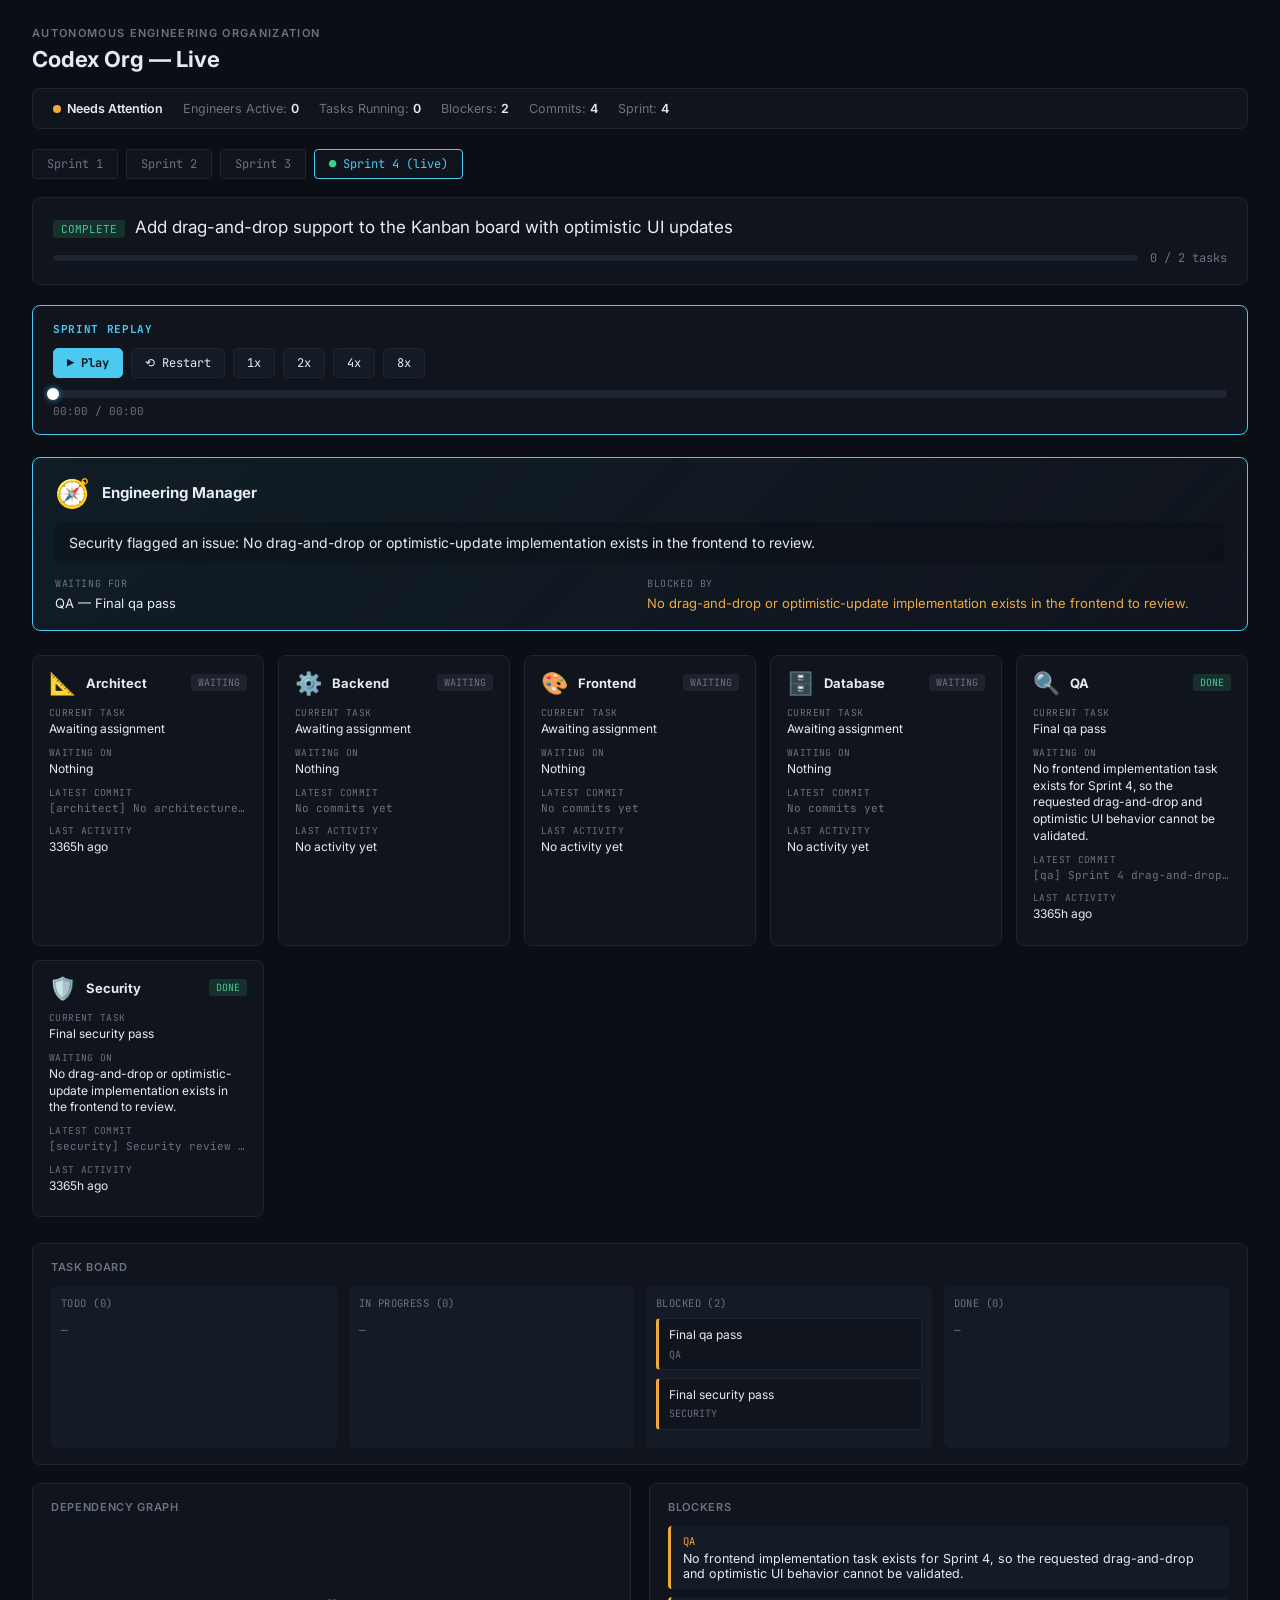
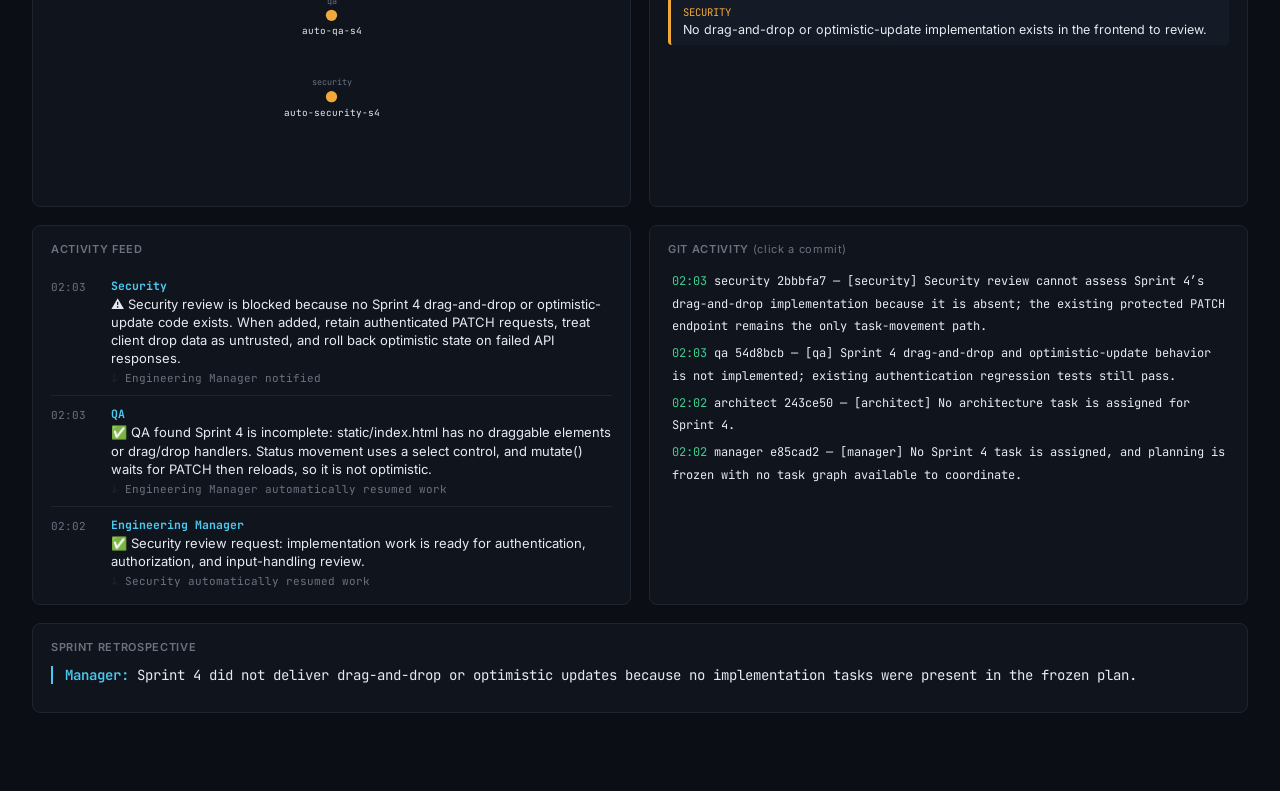
==== commit 21b5a486: "feat: harden sprint orchestration and replay engine" ====
--- a/dashboard/index.html
+++ b/dashboard/index.html
@@ -55,6 +55,7 @@
   .replay-knob { position: absolute; top: 50%; width: 12px; height: 12px; border-radius: 50%; background: #fff;
                  transform: translate(-50%, -50%); box-shadow: 0 0 6px rgba(76,201,240,0.8); pointer-events: none; }
   .replay-time { font-family: var(--mono); font-size: 11px; color: var(--dim); margin-top: 6px; }
+  .replay-warning { font-family: var(--mono); font-size: 11px; color: var(--blocked); margin-top: 6px; }
   .replay-tooltip { position: absolute; bottom: 16px; background: var(--panel-2); border: 1px solid var(--line);
                      border-radius: 4px; padding: 5px 9px; font-size: 11px; font-family: var(--mono); white-space: nowrap;
                      transform: translateX(-50%); display: none; z-index: 5; pointer-events: none; }
@@ -188,6 +189,7 @@
       <div class="replay-tooltip" id="replay-tooltip"></div>
     </div>
     <div class="replay-time" id="replay-time">00:00 / 00:00</div>
+    <div class="replay-warning" id="replay-warning" role="status" style="display:none;"></div>
   </div>
 
   <div class="completion-card" id="completion-card">
@@ -276,7 +278,8 @@
                      // Untagged logs are legacy data; retain them only for the live view.
                      commits: currentCommits.length ? currentCommits : allCommits,
                      retrospective: state.retrospective, started_at: state.sprint.started_at,
-                     completed_at: state.sprint.completed_at, live: true };
+                     completed_at: state.sprint.completed_at,
+                     commitHistoryError: state._commitHistoryError || null, live: true };
   return [...archived, current];
 }
 
@@ -305,13 +308,22 @@
   if (/ready|complete|done|finished|passed|shipped/i.test(content)) return { icon: '✅', downstreamVerb: 'automatically resumed work' };
   return { icon: '💬', downstreamVerb: 'notified' };
 }
+function escapeHtml(value) {
+  return String(value ?? '').replace(/[&<>"']/g, char => ({ '&': '&amp;', '<': '&lt;', '>': '&gt;', '"': '&quot;', "'": '&#39;' })[char]);
+}
+function safeTaskStatus(status) {
+  return ['todo', 'in_progress', 'blocked', 'done'].includes(status) ? status : 'todo';
+}
+function safeSprintStatus(status) {
+  return ['not_started', 'in_progress', 'complete'].includes(status) ? status : 'not_started';
+}
 
 function renderTabs(state) {
   const sprints = combinedSprints(state);
   const tabsEl = document.getElementById('tabs');
   tabsEl.innerHTML = sprints.map((s, i) => {
     const isActive = currentTabIndex(state) === i;
-    return `<div class="tab ${isActive ? 'active' : ''} ${s.live ? 'live' : ''}" data-idx="${i}">Sprint ${s.number}${s.live ? ' (live)' : ''}</div>`;
+    return `<div class="tab ${isActive ? 'active' : ''} ${s.live ? 'live' : ''}" data-idx="${i}">Sprint ${escapeHtml(s.number)}${s.live ? ' (live)' : ''}</div>`;
   }).join('');
   [...tabsEl.children].forEach(el => {
     el.addEventListener('click', () => {
@@ -357,7 +369,7 @@
   const statusColor = { done: 'var(--done)', in_progress: 'var(--active)', blocked: 'var(--blocked)', todo: 'var(--todo)' };
   let edges = '';
   tasks.forEach(t => {
-    const tStatus = (statusOverride && statusOverride[t.id]) || t.status;
+    const tStatus = safeTaskStatus((statusOverride && statusOverride[t.id]) || t.status);
     (t.depends_on || []).forEach(dep => {
       if (!positions[dep]) return;
       const a = positions[dep], b = positions[t.id];
@@ -368,15 +380,35 @@
   let nodes = '';
   tasks.forEach(t => {
     const p = positions[t.id];
-    const tStatus = (statusOverride && statusOverride[t.id]) || t.status;
+    const tStatus = safeTaskStatus((statusOverride && statusOverride[t.id]) || t.status);
     const color = statusColor[tStatus] || statusColor.todo;
     const wake = tStatus === 'in_progress' ? 'wake' : '';
     nodes += `<circle class="dep-node ${wake}" cx="${p.x}" cy="${p.y}" r="6" fill="${color}"/>
-      <text x="${p.x}" y="${p.y - 12}" text-anchor="middle" class="node-owner">${t.owner}</text>
-      <text x="${p.x}" y="${p.y + 20}" text-anchor="middle" class="node-label">${t.id}</text>`;
+      <text x="${p.x}" y="${p.y - 12}" text-anchor="middle" class="node-owner">${escapeHtml(t.owner)}</text>
+      <text x="${p.x}" y="${p.y + 20}" text-anchor="middle" class="node-label">${escapeHtml(t.id)}</text>`;
   });
   svg.setAttribute('viewBox', `0 0 ${width} ${height}`);
   svg.innerHTML = edges + nodes;
+}
+
+function replaySecond(value) {
+  const timestamp = Number(value);
+  if (!Number.isFinite(timestamp)) return 0;
+  return Math.floor(timestamp > 1e11 ? timestamp / 1000 : timestamp);
+}
+
+function replayEventPriority(event) {
+  if (event.type === 'task') {
+    return { todo: 0, in_progress: 1, blocked: 2, done: 3 }[event.data.status] ?? 0;
+  }
+  return { message: 4, blocker: 5, commit: 6 }[event.type] ?? 7;
+}
+
+function replayEventKey(event) {
+  if (event.type === 'task') return `${event.data.task_id}|${event.data.status}`;
+  if (event.type === 'commit') return `${event.data.hash || ''}|${event.data.role || ''}|${event.data.message || ''}`;
+  if (event.type === 'message') return `${event.data.from || ''}|${event.data.to || ''}|${event.data.content || ''}`;
+  return `${event.data.role || ''}|${event.data.text || ''}`;
 }
 
 function buildTimeline(view) {
@@ -402,15 +434,21 @@
     const anchorTime = roleEvents.length ? Math.max(...roleEvents.map(e => e.time)) : (events.length ? events[events.length-1].time : 0);
     add('blocker', b.time || anchorTime + 0.01, b);
   });
-  const priority = { task: 0, message: 1, blocker: 2, commit: 3 };
-  events.sort((a, b) => a.time - b.time || priority[a.type] - priority[b.type] || a.sequence - b.sequence);
-  const firstTime = events[0]?.time;
-  const lastTime = events[events.length - 1]?.time;
+  events.forEach(event => { event.replaySecond = replaySecond(event.time); });
+  events.sort((a, b) =>
+    a.replaySecond - b.replaySecond ||
+    replayEventPriority(a) - replayEventPriority(b) ||
+    replayEventKey(a).localeCompare(replayEventKey(b)) ||
+    a.sequence - b.sequence
+  );
+  const firstTime = events[0]?.replaySecond;
+  const lastTime = events[events.length - 1]?.replaySecond;
   const span = lastTime - firstTime;
   return events.map((event, index) => ({
     ...event,
+    order: index,
     // Preserve the recorded event spacing while fitting a sprint into the fixed replay duration.
-    replayAt: span > 0 ? ((event.time - firstTime) / span) * BASE_REPLAY_SECONDS
+    replayAt: span > 0 ? ((event.replaySecond - firstTime) / span) * BASE_REPLAY_SECONDS
                         : (index / Math.max(1, events.length - 1)) * BASE_REPLAY_SECONDS,
   }));
 }
@@ -451,7 +489,7 @@
     } else if (lastTaskEvent.data.status === 'in_progress') {
       engineerPhase[role] = 'working';
     } else {
-      const hasCommitAfterTask = visible.some(event => event.type === 'commit' && event.data.role === role && event.time >= lastTaskEvent.time);
+      const hasCommitAfterTask = visible.some(event => event.type === 'commit' && event.data.role === role && event.order > lastTaskEvent.order);
       engineerPhase[role] = hasCommitAfterTask ? 'done' : 'review';
     }
   });
@@ -494,10 +532,11 @@
 function paintFrame(state, view, derived, commits, isReplayFrame) {
   renderTabs(state);
   renderCmdBar(state, view, derived, commits);
+  renderReplayWarning(view);
 
   document.getElementById('goal-text').textContent = view.goal;
   const badge = document.getElementById('status-badge');
-  const st = view.live ? state.sprint.status : 'complete';
+  const st = safeSprintStatus(view.live ? state.sprint.status : 'complete');
   badge.textContent = st.replace('_', ' ');
   badge.className = 'status-badge ' + st;
 
@@ -514,7 +553,7 @@
   document.getElementById('board').innerHTML = cols.map(c => {
     const items = view.tasks.filter(t => derived.taskStatus[t.id] === c);
     return `<div class="board-col"><div class="col-title">${colTitle[c]} (${items.length})</div>
-      ${items.map(t => `<div class="task-chip ${derived.taskStatus[t.id]}">${t.title}<div class="owner">${t.owner}</div></div>`).join('') || '<span class="empty" style="font-size:11px;">—</span>'}
+      ${items.map(t => `<div class="task-chip ${safeTaskStatus(derived.taskStatus[t.id])}">${escapeHtml(t.title)}<div class="owner">${escapeHtml(t.owner)}</div></div>`).join('') || '<span class="empty" style="font-size:11px;">—</span>'}
     </div>`;
   }).join('');
 
@@ -522,21 +561,21 @@
 
   const shownBlockers = isReplayFrame ? derived.visibleBlockers : (view.blockers || []);
   document.getElementById('blockers').innerHTML = shownBlockers.length
-    ? shownBlockers.map(b => `<div class="blocker-item"><div class="who">${b.role}</div>${b.text}</div>`).join('')
+    ? shownBlockers.map(b => `<div class="blocker-item"><div class="who">${escapeHtml(b.role)}</div>${escapeHtml(b.text)}</div>`).join('')
     : '<span class="empty">No blockers recorded</span>';
 
   const shownMessages = isReplayFrame ? derived.visibleMessages : view.messages;
   renderEventFeed(shownMessages);
 
   const shownCommits = isReplayFrame ? derived.visibleCommits : commits;
-  renderCommitFeed(shownCommits);
+  renderCommitFeed(shownCommits, view.commitHistoryError);
 
   const retroPanel = document.getElementById('retro-panel');
   if (view.retrospective && (!isReplayFrame || doneCount === total)) {
     retroPanel.style.display = 'block';
     const lines = Array.isArray(view.retrospective) ? view.retrospective : [{speaker: 'manager', line: view.retrospective}];
     document.getElementById('retro-body').innerHTML = lines.map(l =>
-      `<div class="retro-line"><span class="speaker">${l.speaker}:</span> ${l.line}</div>`).join('');
+      `<div class="retro-line"><span class="speaker">${escapeHtml(l.speaker)}:</span> ${escapeHtml(l.line)}</div>`).join('');
   } else {
     retroPanel.style.display = 'none';
   }
@@ -554,7 +593,7 @@
     <div class="cmd-item">Tasks Running: <b>${runningTasks}</b></div>
     <div class="cmd-item">Blockers: <b>${blockedCount}</b></div>
     <div class="cmd-item">Commits: <b>${commitCount}</b></div>
-    <div class="cmd-item">Sprint: <b>${view.number}</b></div>
+    <div class="cmd-item">Sprint: <b>${escapeHtml(view.number)}</b></div>
   `;
 }
 
@@ -575,7 +614,7 @@
     const lastTaskEvent = derived.roleTaskEvents[role]?.at(-1);
     const replayTask = lastTaskEvent ? roleTasks.find(t => t.id === lastTaskEvent.data.task_id) : null;
     const task = activeTask || replayTask || roleTasks.find(t => derived.taskStatus[t.id] !== 'done') || roleTasks.at(-1);
-    const taskStatus = task ? derived.taskStatus[task.id] : 'todo';
+    const taskStatus = safeTaskStatus(task ? derived.taskStatus[task.id] : 'todo');
     const phase = derived.engineerPhase[role] || 'waiting';
     const waitingOn = (() => {
       if (!task) return 'Nothing';
@@ -594,9 +633,9 @@
     return `<div class="charcard" data-role="${role}">
       <div class="charcard-top"><span class="charcard-avatar">${ROLE_AVATAR[role]}</span><span class="charcard-name">${ROLE_LABEL[role]}</span>
         <span class="charcard-status-pill ${phase}">${phase}</span></div>
-      <div class="charcard-row"><div class="k">Current Task</div><div class="v">${task ? task.title : 'Awaiting assignment'}</div></div>
-      <div class="charcard-row"><div class="k">Waiting On</div><div class="v">${waitingOn}</div></div>
-      <div class="charcard-row"><div class="k">Latest Commit</div><div class="v commit">${latestCommit ? latestCommit.message : 'No commits yet'}</div></div>
+      <div class="charcard-row"><div class="k">Current Task</div><div class="v">${escapeHtml(task ? task.title : 'Awaiting assignment')}</div></div>
+      <div class="charcard-row"><div class="k">Waiting On</div><div class="v">${escapeHtml(waitingOn)}</div></div>
+      <div class="charcard-row"><div class="k">Latest Commit</div><div class="v commit">${escapeHtml(latestCommit ? latestCommit.message : 'No commits yet')}</div></div>
       <div class="charcard-row"><div class="k">Last Activity</div><div class="v">${relativeTime(lastEventTime, refTime)}</div></div>
     </div>`;
   }).join('');
@@ -609,25 +648,34 @@
     const cls = classifyEvent(m.content);
     return `<div class="event-card">
       <div class="event-time">${fmtTime(m.time)}</div>
-      <div class="event-body"><div class="who">${ROLE_LABEL[m.from] || m.from}</div>
-        <div class="headline">${cls.icon} ${m.content}</div>
-        <div class="downstream">${ROLE_LABEL[m.to] || m.to} ${cls.downstreamVerb}</div></div>
+      <div class="event-body"><div class="who">${escapeHtml(ROLE_LABEL[m.from] || m.from)}</div>
+        <div class="headline">${cls.icon} ${escapeHtml(m.content)}</div>
+        <div class="downstream">${escapeHtml(ROLE_LABEL[m.to] || m.to)} ${cls.downstreamVerb}</div></div>
     </div>`;
   }).join('');
 }
 
-function renderCommitFeed(commits) {
+function renderCommitFeed(commits, commitHistoryError = null) {
   const el = document.getElementById('commits');
-  el.innerHTML = commits.length ? commits.map((c,i) =>
-    `<div class="row" data-idx="${i}"><span class="role-tag">${fmtTime(c.time)}</span> ${c.role} ${c.hash} — ${c.message}</div>`
+  el.innerHTML = commitHistoryError
+    ? `<span class="empty">Commit history unavailable — ${escapeHtml(commitHistoryError)}. Git Activity and commit replay data cannot be displayed.</span>`
+    : commits.length ? commits.map((c,i) =>
+    `<div class="row" data-idx="${i}"><span class="role-tag">${fmtTime(c.time)}</span> ${escapeHtml(c.role)} ${escapeHtml(c.hash)} — ${escapeHtml(c.message)}</div>`
   ).join('') : '<span class="empty">No commits yet</span>';
   [...el.querySelectorAll('.row')].forEach(row => {
     row.addEventListener('click', () => showCommitModal(commits[parseInt(row.dataset.idx)]));
   });
 }
 
-function escapeHtml(value) {
-  return String(value ?? '').replace(/[&<>"']/g, char => ({ '&': '&amp;', '<': '&lt;', '>': '&gt;', '"': '&quot;', "'": '&#39;' })[char]);
+function renderReplayWarning(view) {
+  const warning = document.getElementById('replay-warning');
+  if (view.commitHistoryError) {
+    warning.textContent = `Commit history unavailable: ${view.commitHistoryError}. Replay continues without commit events.`;
+    warning.style.display = 'block';
+  } else {
+    warning.textContent = '';
+    warning.style.display = 'none';
+  }
 }
 
 function modalList(values, format = value => escapeHtml(value)) {
@@ -712,13 +760,13 @@
   if (timestampedEvents.length === 1) return { seconds: 0, label: null };
 
   const usage = liveState._usage || [];
-  const usageForSprint = usage.filter(u => Number(u.sprint) === Number(view.number));
-  const legacyUsage = usage.filter(u => u.sprint === undefined || u.sprint === null);
-  const usageEntries = usageForSprint.length ? usageForSprint : legacyUsage;
-  const total = usageEntries.reduce((sum, entry) => sum + (Number(entry.duration_sec) || 0), 0);
-  if (usageEntries.length) {
+  const hasSprintTag = entry => entry.sprint !== undefined && entry.sprint !== null && Number.isFinite(Number(entry.sprint));
+  const usageForSprint = usage.filter(entry => hasSprintTag(entry) && Number(entry.sprint) === Number(view.number));
+  if (usageForSprint.length) {
+    const total = usageForSprint.reduce((sum, entry) => sum + (Number(entry.duration_sec) || 0), 0);
     return { seconds: total, label: '(Codex execution time, approximate)' };
   }
+  if (usage.some(entry => !hasSprintTag(entry))) return { seconds: null, label: null, unknown: true };
   return { seconds: null, label: null };
 }
 
@@ -734,12 +782,12 @@
 function showCompletionSummary(view, derived) {
   const card = document.getElementById('completion-card');
   const dur = computeSprintDuration(view);
-  const durationDisplay = dur.seconds === null ? 'Not available' : `${fmtDurationHuman(dur.seconds)}${dur.label ? ' ' + dur.label : ''}`;
+  const durationDisplay = dur.unknown ? 'Unknown' : (dur.seconds === null ? 'Not available' : `${fmtDurationHuman(dur.seconds)}${dur.label ? ' ' + dur.label : ''}`);
   document.getElementById('completion-stats').innerHTML = `
     <div class="cstat"><div class="label">Duration</div><div class="value" style="${dur.seconds === null ? 'font-size:14px;color:var(--dim);' : ''}">${durationDisplay}</div></div>
     <div class="cstat"><div class="label">Tasks Completed</div><div class="value">${view.tasks.filter(t=>t.status==='done').length}/${view.tasks.length}</div></div>
     <div class="cstat"><div class="label">Messages Exchanged</div><div class="value">${derived.visibleMessages.length}</div></div>
-    <div class="cstat"><div class="label">Git Commits</div><div class="value">${derived.visibleCommits.length}</div></div>
+    <div class="cstat"><div class="label">Git Commits</div><div class="value" style="${view.commitHistoryError ? 'font-size:14px;color:var(--dim);' : ''}">${view.commitHistoryError ? 'Unavailable' : derived.visibleCommits.length}</div></div>
     <div class="cstat"><div class="label">Blockers Resolved</div><div class="value">${derived.visibleBlockers.length}</div></div>
   `;
   card.classList.add('show');
@@ -867,8 +915,11 @@
   try {
     const cres = await fetch('../logs/commits.json?t=' + Date.now());
     liveState._commits = await cres.json();
+    if (!Array.isArray(liveState._commits)) throw new Error('expected a JSON list');
+    liveState._commitHistoryError = null;
   } catch (e) {
     liveState._commits = [];
+    liveState._commitHistoryError = 'logs/commits.json could not be loaded or parsed';
   }
   try {
     const ures = await fetch('../logs/usage_log.jsonl?t=' + Date.now());
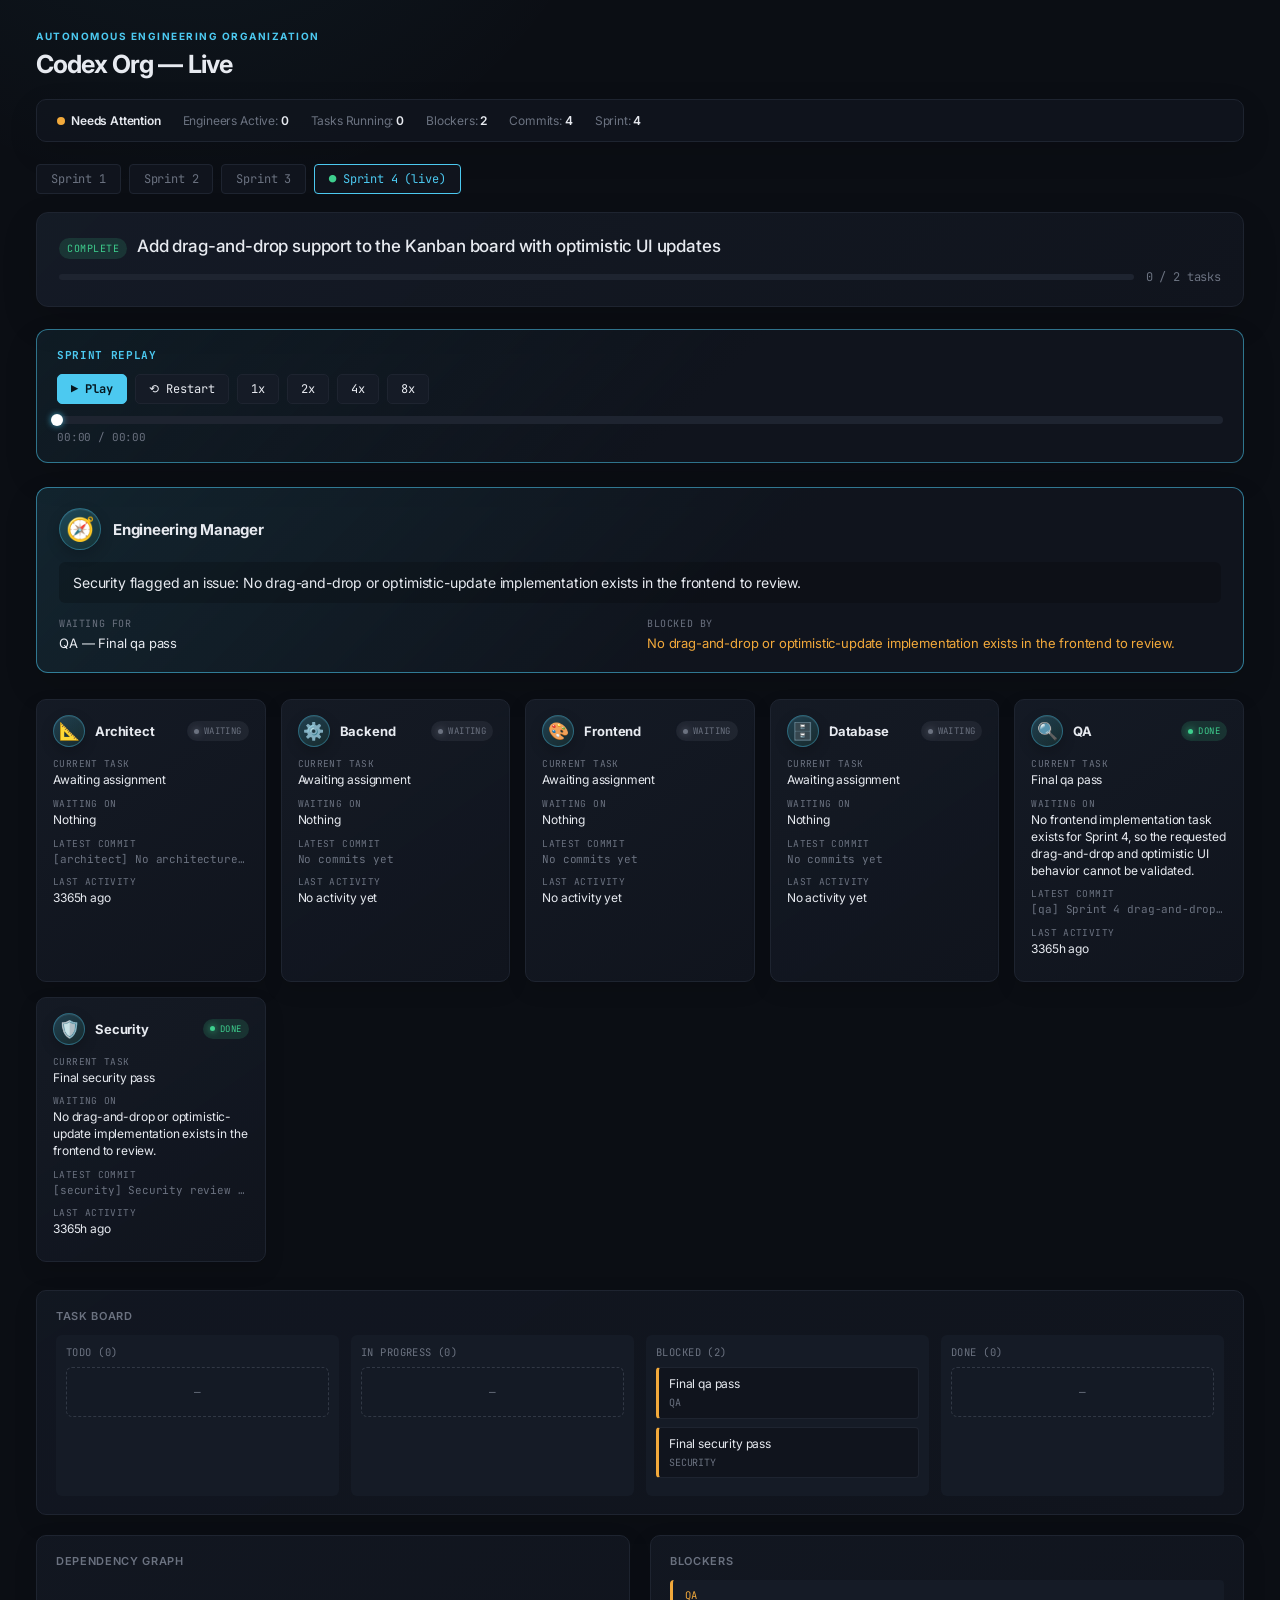
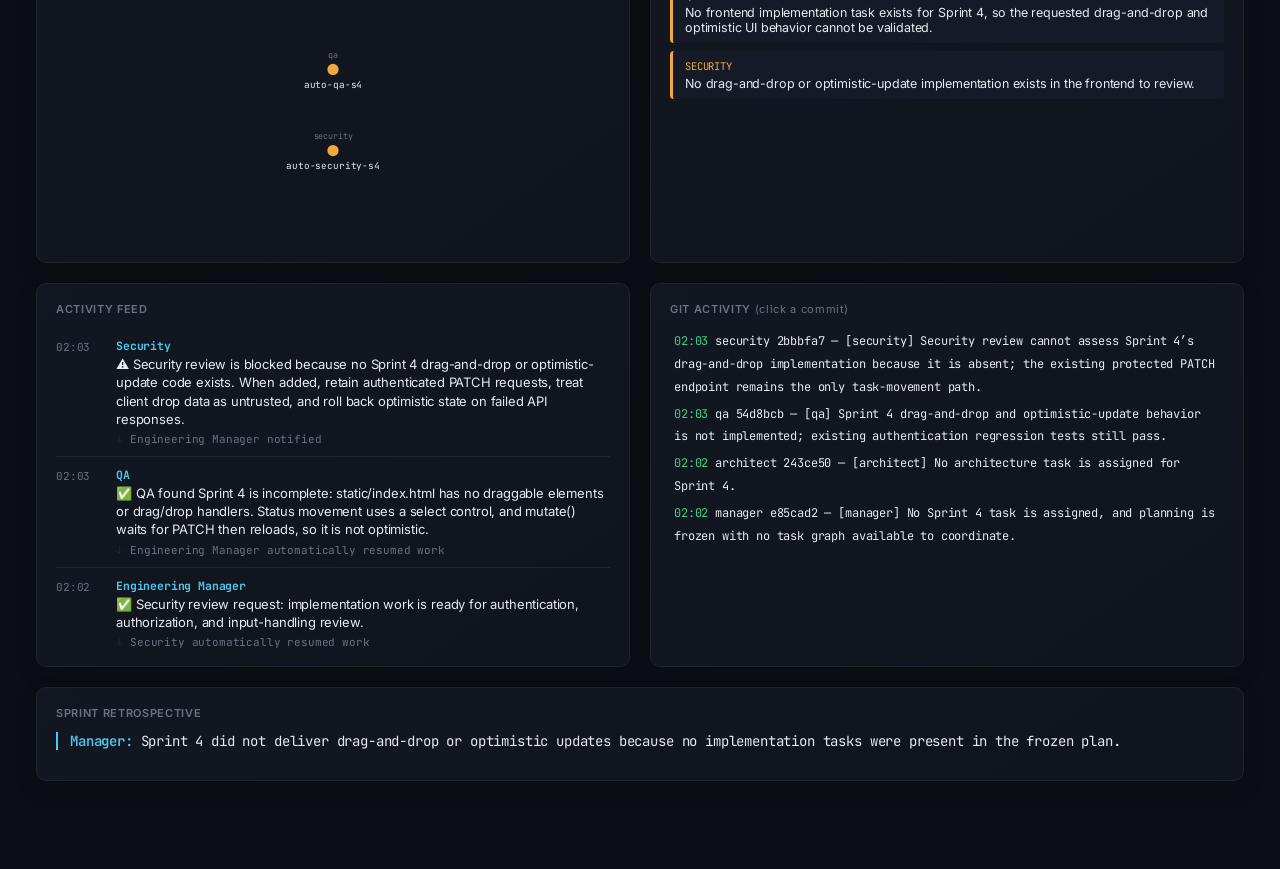
==== commit 1d5bdf15: "update:upgraded engineer avatars" ====
--- a/dashboard/index.html
+++ b/dashboard/index.html
@@ -13,26 +13,27 @@
     --mono: 'JetBrains Mono', monospace; --sans: 'Inter', -apple-system, sans-serif;
   }
   * { box-sizing: border-box; }
-  body { background: var(--bg); color: var(--ink); font-family: var(--sans); margin: 0; padding: 26px 32px 60px; }
-  .eyebrow { font-size: 11px; letter-spacing: 0.12em; text-transform: uppercase; color: var(--dim); font-weight: 600; margin: 0 0 6px; }
-  h1 { font-size: 22px; margin: 0 0 16px; font-weight: 700; }
-
-  .cmd-bar { display: flex; gap: 20px; align-items: center; background: var(--panel); border: 1px solid var(--line);
-             border-radius: 8px; padding: 12px 20px; margin-bottom: 20px; flex-wrap: wrap; }
-  .cmd-item { font-size: 12.5px; color: var(--dim); }
+  body { background: radial-gradient(circle at 15% -10%, rgba(76,201,240,.07), transparent 28rem), var(--bg); color: var(--ink); font-family: var(--sans); margin: 0; padding: 30px 36px 68px; letter-spacing: -.01em; }
+  .eyebrow { font-size: 10px; letter-spacing: .15em; text-transform: uppercase; color: var(--active); font-weight: 700; margin: 0 0 7px; }
+  h1 { font-size: 25px; letter-spacing: -.035em; margin: 0 0 20px; font-weight: 700; }
+
+  .cmd-bar { display: flex; gap: 22px; align-items: center; background: rgba(16,20,29,.9); border: 1px solid var(--line);
+             border-radius: 10px; padding: 13px 20px; margin-bottom: 22px; flex-wrap: wrap; box-shadow: 0 10px 30px rgba(0,0,0,.12); }
+  .cmd-item { font-size: 12px; color: var(--dim); }
   .cmd-item b { color: var(--ink); font-weight: 600; }
   .health-dot { display: inline-block; width: 8px; height: 8px; border-radius: 50%; margin-right: 6px; }
   .health-dot.healthy { background: var(--done); }
   .health-dot.attention { background: var(--blocked); }
 
   .tabs { display: flex; gap: 8px; margin-bottom: 18px; flex-wrap: wrap; }
-  .tab { font-family: var(--mono); font-size: 12px; padding: 6px 14px; border-radius: 4px; border: 1px solid var(--line); color: var(--dim); cursor: pointer; background: var(--panel); }
+  .tab { font-family: var(--mono); font-size: 12px; padding: 6px 14px; border-radius: 4px; border: 1px solid var(--line); color: var(--dim); cursor: pointer; background: var(--panel); transition: color .18s ease, border-color .18s ease, transform .18s ease, background .18s ease; }
+  .tab:hover { border-color: var(--active); color: var(--ink); transform: translateY(-1px); }
   .tab.active { border-color: var(--active); color: var(--active); }
   .tab.live::before { content: '● '; color: var(--done); }
 
-  .header-card { background: var(--panel); border: 1px solid var(--line); border-radius: 8px; padding: 18px 20px; margin-bottom: 20px; }
-  .goal { font-size: 17px; margin: 0 0 14px; max-width: 780px; line-height: 1.4; }
-  .status-badge { font-family: var(--mono); font-size: 11px; text-transform: uppercase; padding: 2px 8px; border-radius: 3px; margin-right: 10px; }
+  .header-card { background: linear-gradient(135deg, rgba(21,27,38,.96), var(--panel)); border: 1px solid var(--line); border-radius: 12px; padding: 21px 22px; margin-bottom: 22px; box-shadow: 0 14px 36px rgba(0,0,0,.14); }
+  .goal { font-size: 17px; font-weight: 500; margin: 0 0 16px; max-width: 860px; line-height: 1.48; }
+  .status-badge { font-family: var(--mono); font-size: 10px; letter-spacing: .05em; text-transform: uppercase; padding: 4px 8px; border-radius: 999px; margin-right: 10px; }
   .status-badge.in_progress { background: rgba(76,201,240,0.15); color: var(--active); }
   .status-badge.complete { background: rgba(62,207,142,0.15); color: var(--done); }
   .status-badge.not_started { background: rgba(107,114,128,0.15); color: var(--dim); }
@@ -41,43 +42,56 @@
   .progress-fill { height: 100%; background: linear-gradient(90deg, var(--active), var(--done)); transition: width 0.4s ease; }
   .progress-label { font-family: var(--mono); font-size: 12px; color: var(--dim); white-space: nowrap; }
 
-  .replay-panel { background: var(--panel); border: 1px solid var(--active); border-radius: 8px; padding: 16px 20px; margin-bottom: 22px; }
+  .replay-panel { background: linear-gradient(135deg, rgba(76,201,240,.08), var(--panel) 55%); border: 1px solid rgba(76,201,240,.52); border-radius: 12px; padding: 18px 20px; margin-bottom: 24px; box-shadow: 0 14px 34px rgba(0,0,0,.12); }
   .replay-title { font-family: var(--mono); font-size: 11px; text-transform: uppercase; letter-spacing: 0.06em; color: var(--active); margin-bottom: 12px; font-weight: 700; }
   .replay-controls { display: flex; align-items: center; gap: 8px; margin-bottom: 12px; flex-wrap: wrap; }
   .rbtn { font-family: var(--mono); font-size: 12px; background: var(--panel-2); color: var(--ink); border: 1px solid var(--line);
-          border-radius: 5px; padding: 6px 13px; cursor: pointer; }
-  .rbtn:hover { border-color: var(--active); }
+          border-radius: 5px; padding: 6px 13px; cursor: pointer; transition: transform .16s ease, border-color .16s ease, background .16s ease, box-shadow .16s ease; }
+  .rbtn:hover { border-color: var(--active); transform: translateY(-1px); box-shadow: 0 4px 12px rgba(0,0,0,.2); }
+  .rbtn:active { transform: translateY(0) scale(.97); }
   .rbtn.primary { background: var(--active); color: #05171F; font-weight: 700; border-color: var(--active); }
   .rbtn.speed.on { background: var(--active); color: #05171F; border-color: var(--active); }
   .replay-bar-wrap { position: relative; }
   .replay-track { height: 8px; background: var(--line); border-radius: 4px; cursor: pointer; position: relative; overflow: visible; touch-action: none; }
-  .replay-fill { height: 100%; background: linear-gradient(90deg, var(--active), var(--done)); border-radius: 4px; }
+  .replay-fill { height: 100%; background: linear-gradient(90deg, var(--active), var(--done)); border-radius: 4px; transition: width .12s linear; }
   .replay-knob { position: absolute; top: 50%; width: 12px; height: 12px; border-radius: 50%; background: #fff;
-                 transform: translate(-50%, -50%); box-shadow: 0 0 6px rgba(76,201,240,0.8); pointer-events: none; }
+                 transform: translate(-50%, -50%); box-shadow: 0 0 6px rgba(76,201,240,0.8); pointer-events: none; transition: left .12s linear, transform .16s ease, box-shadow .16s ease; }
+  .replay-track:hover .replay-knob { transform: translate(-50%, -50%) scale(1.16); box-shadow: 0 0 10px rgba(76,201,240,.95); }
+  .replay-markers { position: absolute; inset: 0; pointer-events: none; }
+  .replay-marker { position: absolute; top: 50%; width: 7px; height: 7px; border: 1px solid var(--bg); border-radius: 50%; transform: translate(-50%, -50%); box-shadow: 0 0 0 1px rgba(255,255,255,.12); opacity: .8; transition: transform .16s ease, opacity .16s ease, box-shadow .16s ease; }
+  .replay-marker.active { opacity: 1; transform: translate(-50%, -50%) scale(1.28); box-shadow: 0 0 8px currentColor; }
+  .replay-marker.commit { background: var(--done); color: var(--done); }
+  .replay-marker.message { background: var(--active); color: var(--active); }
+  .replay-marker.blocker { background: var(--blocked); color: var(--blocked); }
+  .replay-marker.completion { width: 9px; height: 9px; background: var(--ink); color: var(--ink); }
   .replay-time { font-family: var(--mono); font-size: 11px; color: var(--dim); margin-top: 6px; }
   .replay-warning { font-family: var(--mono); font-size: 11px; color: var(--blocked); margin-top: 6px; }
   .replay-tooltip { position: absolute; bottom: 16px; background: var(--panel-2); border: 1px solid var(--line);
                      border-radius: 4px; padding: 5px 9px; font-size: 11px; font-family: var(--mono); white-space: nowrap;
                      transform: translateX(-50%); display: none; z-index: 5; pointer-events: none; }
 
-  .spotlight { background: linear-gradient(135deg, rgba(76,201,240,0.08), var(--panel)); border: 1px solid var(--active);
-               border-radius: 8px; padding: 18px 22px; margin-bottom: 24px; }
+  .spotlight { background: linear-gradient(135deg, rgba(76,201,240,.12), var(--panel) 58%); border: 1px solid rgba(76,201,240,.55);
+               border-radius: 12px; padding: 20px 22px; margin-bottom: 26px; box-shadow: 0 14px 34px rgba(0,0,0,.12); }
   .spotlight-top { display: flex; align-items: center; gap: 12px; margin-bottom: 12px; }
-  .spotlight-avatar { font-size: 28px; }
-  .spotlight-name { font-size: 15px; font-weight: 700; }
+  .spotlight-avatar, .charcard-avatar { display: inline-grid; place-items: center; border-radius: 50%; background: linear-gradient(145deg, rgba(76,201,240,.22), rgba(62,207,142,.1)); border: 1px solid rgba(76,201,240,.35); box-shadow: inset 0 1px rgba(255,255,255,.08), 0 5px 14px rgba(0,0,0,.2); }
+  .spotlight-avatar { width: 42px; height: 42px; font-size: 23px; }
+  .spotlight-name { font-size: 15px; font-weight: 700; letter-spacing: -.015em; }
   .spotlight-live { font-size: 14px; line-height: 1.5; padding: 10px 14px; background: rgba(0,0,0,0.2); border-radius: 6px; margin-bottom: 14px; }
   .spotlight-grid { display: grid; grid-template-columns: 1fr 1fr; gap: 14px; }
   .spotlight-field .label { font-family: var(--mono); font-size: 10px; text-transform: uppercase; color: var(--dim); letter-spacing: 0.06em; margin-bottom: 4px; }
   .spotlight-field .value { font-size: 13px; line-height: 1.4; }
   .spotlight-field .value.warn { color: var(--blocked); }
 
-  .specialists { display: grid; grid-template-columns: repeat(auto-fit, minmax(210px, 1fr)); gap: 14px; margin-bottom: 26px; }
-  .charcard { background: var(--panel); border: 1px solid var(--line); border-radius: 8px; padding: 14px 16px; transition: border-color 0.3s, box-shadow 0.3s; }
+  .specialists { display: grid; grid-template-columns: repeat(auto-fit, minmax(218px, 1fr)); gap: 15px; margin-bottom: 28px; }
+  .charcard { background: linear-gradient(145deg, rgba(21,27,38,.92), var(--panel)); border: 1px solid var(--line); border-radius: 10px; padding: 15px 16px; box-shadow: 0 8px 20px rgba(0,0,0,.12); transition: border-color .28s ease, box-shadow .28s ease, transform .28s ease, background .28s ease; }
+  .charcard:hover { border-color: rgba(76,201,240,.7); box-shadow: 0 8px 22px rgba(0,0,0,.18); transform: translateY(-2px); }
+  .charcard.phase-change { animation: cardPhase .42s cubic-bezier(.2,.8,.2,1); }
   .charcard.pulse { border-color: var(--active); box-shadow: 0 0 14px rgba(76,201,240,0.35); }
   .charcard-top { display: flex; align-items: center; gap: 10px; margin-bottom: 10px; }
-  .charcard-avatar { font-size: 22px; }
-  .charcard-name { font-size: 13px; font-weight: 700; flex: 1; }
-  .charcard-status-pill { font-family: var(--mono); font-size: 10px; padding: 2px 7px; border-radius: 3px; text-transform: uppercase; }
+  .charcard-avatar { width: 32px; height: 32px; font-size: 17px; }
+  .charcard-name { font-size: 13px; font-weight: 700; flex: 1; letter-spacing: -.01em; }
+  .charcard-status-pill { display: inline-flex; align-items: center; gap: 5px; font-family: var(--mono); font-size: 9px; letter-spacing: .045em; padding: 4px 7px; border-radius: 999px; text-transform: uppercase; transition: color .25s ease, background .25s ease, transform .25s ease; }
+  .charcard-status-pill::before { content: ''; width: 5px; height: 5px; border-radius: 50%; background: currentColor; box-shadow: 0 0 7px currentColor; }
   .charcard-status-pill.waiting { background: rgba(107,114,128,0.15); color: var(--dim); }
   .charcard-status-pill.working { background: rgba(76,201,240,0.15); color: var(--active); }
   .charcard-status-pill.review { background: rgba(242,169,59,0.15); color: var(--blocked); }
@@ -87,16 +101,19 @@
   .charcard-row .v { font-size: 12px; line-height: 1.4; }
   .charcard-row .v.commit { font-family: var(--mono); font-size: 11px; color: var(--dim); white-space: nowrap; overflow: hidden; text-overflow: ellipsis; }
 
-  .grid { display: grid; grid-template-columns: 1fr 1fr; gap: 18px; margin-bottom: 18px; }
+  .grid { display: grid; grid-template-columns: 1fr 1fr; gap: 20px; margin-bottom: 20px; }
   .grid.full { grid-template-columns: 1fr; }
-  .panel { background: var(--panel); border: 1px solid var(--line); border-radius: 8px; padding: 16px 18px; }
+  .panel { background: linear-gradient(145deg, rgba(18,23,33,.96), var(--panel)); border: 1px solid var(--line); border-radius: 10px; padding: 18px 19px; box-shadow: 0 8px 24px rgba(0,0,0,.1); transition: border-color .2s ease, transform .2s ease, box-shadow .2s ease; }
+  .panel:hover { border-color: rgba(107,114,128,.55); }
   .panel h2 { font-size: 11px; text-transform: uppercase; letter-spacing: 0.06em; color: var(--dim); margin: 0 0 12px; font-weight: 600; }
 
   .board { display: grid; grid-template-columns: repeat(4, 1fr); gap: 12px; }
   .board-col { background: var(--panel-2); border-radius: 6px; padding: 10px; min-height: 60px; }
   .board-col .col-title { font-family: var(--mono); font-size: 10.5px; text-transform: uppercase; color: var(--dim); margin-bottom: 8px; letter-spacing: 0.04em; }
   .task-chip { background: var(--panel); border: 1px solid var(--line); border-left: 3px solid var(--todo); border-radius: 4px;
-               padding: 8px 10px; margin-bottom: 8px; font-size: 12px; line-height: 1.35; transition: border-color 0.3s; }
+               padding: 8px 10px; margin-bottom: 8px; font-size: 12px; line-height: 1.35; transition: border-color .3s ease, transform .22s ease, box-shadow .22s ease, opacity .22s ease; }
+  .task-chip:hover { transform: translateX(2px); box-shadow: 0 4px 12px rgba(0,0,0,.16); }
+  .task-chip.task-move { animation: taskMove .36s cubic-bezier(.2,.85,.25,1); }
   .task-chip.in_progress { border-left-color: var(--active); }
   .task-chip.blocked { border-left-color: var(--blocked); }
   .task-chip.done { border-left-color: var(--done); }
@@ -111,30 +128,33 @@
   .event-body .headline { font-size: 13px; line-height: 1.4; }
   .event-body .downstream { font-family: var(--mono); font-size: 11px; color: var(--dim); margin-top: 4px; padding-left: 14px; position: relative; }
   .event-body .downstream::before { content: '↓'; position: absolute; left: 0; color: var(--line); }
-  .empty { color: var(--dim); font-family: var(--mono); font-size: 12px; }
+  .empty { display: block; color: var(--dim); font-family: var(--mono); font-size: 11px; line-height: 1.5; padding: 16px 10px; text-align: center; border: 1px dashed rgba(107,114,128,.35); border-radius: 6px; background: rgba(21,27,38,.45); }
 
   .feed { font-family: var(--mono); font-size: 12px; line-height: 1.9; max-height: 240px; overflow-y: auto; }
-  .feed .row { color: var(--ink); cursor: pointer; padding: 2px 4px; border-radius: 3px; }
-  .feed .row:hover { background: var(--panel-2); }
+  .feed .row { color: var(--ink); cursor: pointer; padding: 2px 4px; border-radius: 3px; transition: background .18s ease, transform .18s ease; }
+  .feed .row:hover { background: var(--panel-2); transform: translateX(2px); }
+  .feed .row.commit-enter { animation: commitEnter .32s ease-out both; }
   .feed .role-tag { color: var(--done); }
 
-  .blocker-item { border-left: 3px solid var(--blocked); background: var(--panel-2); border-radius: 4px; padding: 8px 12px; margin-bottom: 8px; font-size: 12.5px; }
+  .blocker-item { border-left: 3px solid var(--blocked); background: var(--panel-2); border-radius: 4px; padding: 8px 12px; margin-bottom: 8px; font-size: 12.5px; transition: opacity .22s ease, transform .22s ease, border-color .22s ease; }
+  .blocker-item.blocker-enter { animation: blockerEnter .3s ease-out both; }
+  .blocker-item.blocker-leave { animation: blockerLeave .22s ease-in both; pointer-events: none; }
   .blocker-item .who { font-family: var(--mono); font-size: 10.5px; color: var(--blocked); text-transform: uppercase; margin-bottom: 3px; }
 
   #depgraph { width: 100%; height: 260px; }
   .node-label { font-family: var(--mono); font-size: 10px; fill: var(--ink); }
   .node-owner { font-family: var(--mono); font-size: 9px; fill: var(--dim); }
-  .dep-edge { transition: stroke 0.4s, stroke-width 0.4s; }
-  .dep-edge.glow { stroke: var(--active) !important; stroke-width: 3; }
-  .dep-node { transition: fill 0.4s, r 0.3s; }
-  .dep-node.wake { r: 9; }
+  .dep-edge { transition: stroke .4s, stroke-width .4s, opacity .4s; opacity: .72; }
+  .dep-edge.glow { stroke: var(--active) !important; stroke-width: 3; stroke-dasharray: 7 5; animation: graphFlow 1.4s linear infinite; opacity: 1; }
+  .dep-node { transition: fill .4s, r .3s, filter .3s; }
+  .dep-node.wake { r: 9; filter: drop-shadow(0 0 4px var(--active)); animation: nodePulse 1.5s ease-in-out infinite; }
 
   .retro-line { font-family: var(--mono); font-size: 14px; margin-bottom: 12px; padding-left: 12px; border-left: 2px solid var(--active); }
   .retro-line .speaker { color: var(--active); text-transform: capitalize; font-weight: 600; }
 
   .completion-card { background: linear-gradient(135deg, rgba(62,207,142,0.1), var(--panel)); border: 1px solid var(--done);
                       border-radius: 8px; padding: 24px; margin-bottom: 22px; display: none; }
-  .completion-card.show { display: block; }
+  .completion-card.show { display: block; animation: completionIn .48s cubic-bezier(.2,.85,.25,1) both; }
   .completion-title { font-size: 16px; font-weight: 700; color: var(--done); margin-bottom: 16px; }
   .completion-stats { display: grid; grid-template-columns: repeat(auto-fit, minmax(140px, 1fr)); gap: 14px; margin-bottom: 14px; }
   .cstat .label { font-family: var(--mono); font-size: 10px; text-transform: uppercase; color: var(--dim); margin-bottom: 4px; }
@@ -150,6 +170,28 @@
   .modal-row .v.na { color: var(--dim); font-style: italic; }
   .modal-close { margin-top: 12px; font-family: var(--mono); font-size: 12px; background: var(--panel-2); color: var(--ink);
                  border: 1px solid var(--line); border-radius: 5px; padding: 6px 14px; cursor: pointer; }
+
+  @keyframes cardPhase { from { opacity: .7; transform: translateY(5px) scale(.985); } to { opacity: 1; transform: translateY(0) scale(1); } }
+  @keyframes taskMove { from { opacity: .25; transform: translate(-8px, 5px) scale(.97); } to { opacity: 1; transform: translate(0, 0) scale(1); } }
+  @keyframes commitEnter { from { opacity: 0; transform: translateY(-5px); } to { opacity: 1; transform: translateY(0); } }
+  @keyframes blockerEnter { from { opacity: 0; transform: translateX(-8px); } to { opacity: 1; transform: translateX(0); } }
+  @keyframes blockerLeave { from { opacity: 1; transform: translateX(0); } to { opacity: 0; transform: translateX(8px); } }
+  @keyframes completionIn { from { opacity: 0; transform: translateY(10px) scale(.985); } to { opacity: 1; transform: translateY(0) scale(1); } }
+  @keyframes graphFlow { to { stroke-dashoffset: -24; } }
+  @keyframes nodePulse { 50% { filter: drop-shadow(0 0 9px var(--active)); } }
+  .skeleton-card { min-height: 170px; border: 1px solid var(--line); border-radius: 10px; background: linear-gradient(110deg, var(--panel) 20%, var(--panel-2) 35%, var(--panel) 50%); background-size: 220% 100%; animation: skeletonShimmer 1.4s ease-in-out infinite; }
+  @keyframes skeletonShimmer { to { background-position: -120% 0; } }
+  @media (prefers-reduced-motion: reduce) {
+    *, *::before, *::after { animation-duration: .01ms !important; animation-iteration-count: 1 !important; transition-duration: .01ms !important; scroll-behavior: auto !important; }
+  }
+  @media (max-width: 780px) {
+    body { padding: 22px 18px 48px; }
+    h1 { font-size: 22px; }
+    .cmd-bar { gap: 12px 18px; padding: 12px 14px; }
+    .grid { grid-template-columns: 1fr; gap: 14px; margin-bottom: 14px; }
+    .board { grid-template-columns: repeat(2, minmax(0, 1fr)); }
+    .spotlight-grid { grid-template-columns: 1fr; gap: 10px; }
+  }
 
   ::-webkit-scrollbar { width: 6px; }
   ::-webkit-scrollbar-thumb { background: var(--line); border-radius: 3px; }
@@ -184,6 +226,7 @@
     <div class="replay-bar-wrap">
       <div class="replay-track" id="replay-track">
         <div class="replay-fill" id="replay-fill" style="width:0%"></div>
+        <div class="replay-markers" id="replay-markers" aria-hidden="true"></div>
         <div class="replay-knob" id="replay-knob" style="left:0%"></div>
       </div>
       <div class="replay-tooltip" id="replay-tooltip"></div>
@@ -207,7 +250,10 @@
     </div>
   </div>
 
-  <div class="specialists" id="specialists"></div>
+  <div class="specialists" id="specialists" aria-busy="true">
+    <div class="skeleton-card"></div><div class="skeleton-card"></div><div class="skeleton-card"></div>
+    <div class="skeleton-card"></div><div class="skeleton-card"></div><div class="skeleton-card"></div>
+  </div>
 
   <div class="grid">
     <div class="panel" style="grid-column: 1 / -1;">
@@ -266,6 +312,10 @@
 
 let replay = null;
 let replayClockHandle = null;
+let renderedEngineerPhases = {};
+let renderedTaskStatuses = new Map();
+let seenCommitKeys = new Set();
+let seenBlockerKeys = new Set();
 
 function combinedSprints(state) {
   const archived = (state.sprint_history || []).map(s => ({...s, live: false}));
@@ -352,7 +402,11 @@
 
 function renderDepGraph(tasks, statusOverride) {
   const svg = document.getElementById('depgraph');
-  if (!tasks.length) { svg.innerHTML = ''; return; }
+  if (!tasks.length) {
+    svg.setAttribute('viewBox', '0 0 500 260');
+    svg.innerHTML = '<text x="250" y="130" text-anchor="middle" class="node-owner">Dependency graph will appear when sprint tasks are planned.</text>';
+    return;
+  }
   const layer = computeLayers(tasks);
   const maxLayer = Math.max(...Object.values(layer), 0);
   const byLayer = {};
@@ -553,16 +607,20 @@
   document.getElementById('board').innerHTML = cols.map(c => {
     const items = view.tasks.filter(t => derived.taskStatus[t.id] === c);
     return `<div class="board-col"><div class="col-title">${colTitle[c]} (${items.length})</div>
-      ${items.map(t => `<div class="task-chip ${safeTaskStatus(derived.taskStatus[t.id])}">${escapeHtml(t.title)}<div class="owner">${escapeHtml(t.owner)}</div></div>`).join('') || '<span class="empty" style="font-size:11px;">—</span>'}
+      ${items.map(t => {
+        const status = safeTaskStatus(derived.taskStatus[t.id]);
+        const key = `${view.number}:${t.id}`;
+        const moved = renderedTaskStatuses.has(key) && renderedTaskStatuses.get(key) !== status;
+        renderedTaskStatuses.set(key, status);
+        return `<div class="task-chip ${status}${moved ? ' task-move' : ''}">${escapeHtml(t.title)}<div class="owner">${escapeHtml(t.owner)}</div></div>`;
+      }).join('') || '<span class="empty" style="font-size:11px;">—</span>'}
     </div>`;
   }).join('');
 
   renderDepGraph(view.tasks, derived.taskStatus);
 
   const shownBlockers = isReplayFrame ? derived.visibleBlockers : (view.blockers || []);
-  document.getElementById('blockers').innerHTML = shownBlockers.length
-    ? shownBlockers.map(b => `<div class="blocker-item"><div class="who">${escapeHtml(b.role)}</div>${escapeHtml(b.text)}</div>`).join('')
-    : '<span class="empty">No blockers recorded</span>';
+  renderBlockerFeed(view.number, shownBlockers);
 
   const shownMessages = isReplayFrame ? derived.visibleMessages : view.messages;
   renderEventFeed(shownMessages);
@@ -579,6 +637,44 @@
   } else {
     retroPanel.style.display = 'none';
   }
+}
+
+function renderBlockerFeed(sprintNumber, blockers) {
+  const container = document.getElementById('blockers');
+  const desired = new Map(blockers.map(blocker => [
+    `${sprintNumber}:${blocker.role}:${blocker.time || ''}:${blocker.text}`, blocker,
+  ]));
+  if (desired.size) container.querySelector('.empty')?.remove();
+  const existing = new Map([...container.querySelectorAll('.blocker-item')].map(element => [element.dataset.key, element]));
+
+  for (const [key, element] of existing) {
+    if (desired.has(key)) continue;
+    if (!element.classList.contains('blocker-leave')) {
+      element.classList.add('blocker-leave');
+      element.addEventListener('animationend', () => {
+        element.remove();
+        if (!container.querySelector('.blocker-item')) container.innerHTML = '<span class="empty">No blockers recorded</span>';
+      }, { once: true });
+    }
+  }
+
+  for (const [key, blocker] of desired) {
+    let element = existing.get(key);
+    if (!element) {
+      const who = document.createElement('div');
+      who.className = 'who';
+      who.textContent = blocker.role;
+      element = document.createElement('div');
+      element.className = 'blocker-item';
+      element.dataset.key = key;
+      element.append(who, document.createTextNode(blocker.text));
+      if (!seenBlockerKeys.has(key)) element.classList.add('blocker-enter');
+      seenBlockerKeys.add(key);
+    }
+    element.classList.remove('blocker-leave');
+    container.append(element);
+  }
+  if (!desired.size && !existing.size) container.innerHTML = '<span class="empty">No blockers recorded</span>';
 }
 
 function renderCmdBar(state, view, derived, commits) {
@@ -607,6 +703,7 @@
 
 function renderCharCards(view, derived, commits, isReplayFrame) {
   const container = document.getElementById('specialists');
+  container.setAttribute('aria-busy', 'false');
   const refTime = isReplayFrame ? derived.refTime : (Date.now()/1000);
   container.innerHTML = ROLES.map(role => {
     const roleTasks = view.tasks.filter(t => t.owner === role);
@@ -630,7 +727,9 @@
     const roleCommits = (isReplayFrame ? derived.visibleCommits : commits).filter(c => c.role === role);
     const latestCommit = roleCommits.length ? roleCommits[0] : null;
     const lastEventTime = derived.roleLastEvent[role];
-    return `<div class="charcard" data-role="${role}">
+    const phaseChanged = renderedEngineerPhases[role] && renderedEngineerPhases[role] !== phase;
+    renderedEngineerPhases[role] = phase;
+    return `<div class="charcard${phaseChanged ? ' phase-change' : ''}" data-role="${role}">
       <div class="charcard-top"><span class="charcard-avatar">${ROLE_AVATAR[role]}</span><span class="charcard-name">${ROLE_LABEL[role]}</span>
         <span class="charcard-status-pill ${phase}">${phase}</span></div>
       <div class="charcard-row"><div class="k">Current Task</div><div class="v">${escapeHtml(task ? task.title : 'Awaiting assignment')}</div></div>
@@ -660,7 +759,12 @@
   el.innerHTML = commitHistoryError
     ? `<span class="empty">Commit history unavailable — ${escapeHtml(commitHistoryError)}. Git Activity and commit replay data cannot be displayed.</span>`
     : commits.length ? commits.map((c,i) =>
-    `<div class="row" data-idx="${i}"><span class="role-tag">${fmtTime(c.time)}</span> ${escapeHtml(c.role)} ${escapeHtml(c.hash)} — ${escapeHtml(c.message)}</div>`
+    (() => {
+      const key = c.hash || `${c.role}:${c.time}:${c.message}`;
+      const isNew = !seenCommitKeys.has(key);
+      seenCommitKeys.add(key);
+      return `<div class="row${isNew ? ' commit-enter' : ''}" data-idx="${i}"><span class="role-tag">${fmtTime(c.time)}</span> ${escapeHtml(c.role)} ${escapeHtml(c.hash)} — ${escapeHtml(c.message)}</div>`;
+    })()
   ).join('') : '<span class="empty">No commits yet</span>';
   [...el.querySelectorAll('.row')].forEach(row => {
     row.addEventListener('click', () => showCommitModal(commits[parseInt(row.dataset.idx)]));
@@ -714,7 +818,21 @@
     playing: false,
     speed: 1,
   };
+  renderedEngineerPhases = {};
+  renderedTaskStatuses = new Map();
+  seenCommitKeys = new Set();
+  seenBlockerKeys = new Set();
+  renderReplayMarkers();
   document.getElementById('completion-card').classList.remove('show');
+}
+
+function renderReplayMarkers() {
+  const markers = document.getElementById('replay-markers');
+  if (!replay) { markers.innerHTML = ''; return; }
+  const markerEvents = replay.timeline.filter(event => ['commit', 'message', 'blocker'].includes(event.type));
+  markers.innerHTML = markerEvents.map(event =>
+    `<span class="replay-marker ${event.type}" data-replay-at="${event.replayAt}" style="left:${(event.replayAt / BASE_REPLAY_SECONDS) * 100}%"></span>`
+  ).join('') + `<span class="replay-marker completion" data-replay-at="${BASE_REPLAY_SECONDS}" style="left:100%"></span>`;
 }
 
 function renderReplayFrame() {
@@ -728,6 +846,9 @@
   document.getElementById('replay-time').textContent = `${fmtClock(replay.elapsed)} / ${fmtClock(BASE_REPLAY_SECONDS)}`;
   document.getElementById('btn-playpause').textContent = replay.playing ? '⏸ Pause' : (replay.elapsed > 0 ? '▶ Resume' : '▶ Play');
   ['1','2','4','8'].forEach(s => document.getElementById(`btn-${s}x`).classList.toggle('on', replay.speed === +s));
+  document.querySelectorAll('.replay-marker').forEach(marker => {
+    marker.classList.toggle('active', Number(marker.dataset.replayAt) <= replay.elapsed + 0.0001);
+  });
 
   const derived = deriveStateAt(replay.view, replay.timeline, visibleCount);
   paintFrame(liveState, replay.view, derived, replay.view.commits || [], true);
@@ -795,23 +916,25 @@
 
 
 
-function replayTick() {
+function replayTick(now) {
   if (!replay || !replay.playing) return;
-  const now = performance.now();
-  const deltaSec = (now - replay._lastTick) / 1000;
-  replay._lastTick = now;
+  const frameTime = typeof now === 'number' ? now : performance.now();
+  const deltaSec = (frameTime - replay._lastTick) / 1000;
+  replay._lastTick = frameTime;
   replay.elapsed = Math.min(BASE_REPLAY_SECONDS, replay.elapsed + deltaSec * replay.speed);
   renderReplayFrame();
+  if (replay?.playing) replayClockHandle = requestAnimationFrame(replayTick);
 }
 
 function ensureClockRunning() {
   if (replayClockHandle) return;
-  replayClockHandle = setInterval(replayTick, 100);
+  replay._lastTick = performance.now();
+  replayClockHandle = requestAnimationFrame(replayTick);
 }
 
 function stopReplayClock() {
   if (!replayClockHandle) return;
-  clearInterval(replayClockHandle);
+  cancelAnimationFrame(replayClockHandle);
   replayClockHandle = null;
 }
 
@@ -819,7 +942,7 @@
   if (!replay || replay.sprintIdx !== currentTabIndex(liveState)) initReplay(liveState);
 }
 
-document.getElementById('btn-playpause').addEventListener('click', () => {
+function toggleReplayPlayback() {
   ensureReplayForActiveTab();
   if (replay.elapsed >= BASE_REPLAY_SECONDS) {
     replay.elapsed = 0;
@@ -829,7 +952,8 @@
   replay._lastTick = performance.now();
   if (replay.playing) ensureClockRunning(); else stopReplayClock();
   renderReplayFrame();
-});
+}
+document.getElementById('btn-playpause').addEventListener('click', toggleReplayPlayback);
 document.getElementById('btn-restart').addEventListener('click', () => {
   const speed = replay?.speed || 1;
   initReplay(liveState);
@@ -859,10 +983,25 @@
   renderReplayFrame();
 }
 
+function seekReplayBy(seconds) {
+  ensureReplayForActiveTab();
+  replay.elapsed = Math.min(BASE_REPLAY_SECONDS, Math.max(0, replay.elapsed + seconds));
+  replay._lastTick = performance.now();
+  renderReplayFrame();
+}
+
+function nearestReplayEvent(elapsed) {
+  if (!replay?.timeline.length) return null;
+  return replay.timeline.reduce((closest, event) =>
+    Math.abs(event.replayAt - elapsed) < Math.abs(closest.replayAt - elapsed) ? event : closest
+  );
+}
+
 trackEl.addEventListener('pointerdown', (e) => {
   ensureReplayForActiveTab();
   scrubState = { pointerId: e.pointerId, resume: replay.playing };
   replay.playing = false;
+  stopReplayClock();
   trackEl.setPointerCapture(e.pointerId);
   seekReplay(e.clientX);
 });
@@ -891,18 +1030,33 @@
   if (!replay || !replay.timeline.length) return;
   const rect = trackEl.getBoundingClientRect();
   const frac = Math.min(1, Math.max(0, (e.clientX - rect.left) / rect.width));
-  const total = replay.timeline.length;
-  const idx = Math.min(total - 1, Math.round(frac * total));
-  const ev = replay.timeline[idx];
+  const elapsed = frac * BASE_REPLAY_SECONDS;
+  const ev = nearestReplayEvent(elapsed);
   if (!ev) return;
   const desc = ev.type === 'message' ? `${ev.data.from} → ${ev.data.to}: ${ev.data.content}` :
                ev.type === 'commit' ? `${ev.data.role}: ${ev.data.message}` :
                ev.type === 'task' ? `${ev.data.task_id}: ${ev.data.status}` : `Blocker: ${ev.data.text}`;
-  tooltipEl.textContent = desc.length > 60 ? desc.slice(0,57)+'...' : desc;
+  const timestamp = ev.time ? fmtTime(ev.time) : fmtClock(elapsed);
+  tooltipEl.textContent = `${timestamp} · ${desc.length > 54 ? desc.slice(0,51)+'...' : desc}`;
   tooltipEl.style.left = `${frac*100}%`;
   tooltipEl.style.display = 'block';
 });
 trackEl.addEventListener('mouseleave', () => { tooltipEl.style.display = 'none'; });
+
+document.addEventListener('keydown', (event) => {
+  const target = event.target;
+  if (event.altKey || event.ctrlKey || event.metaKey || target?.matches?.('input, textarea, select, button, [contenteditable]')) return;
+  if (event.code === 'Space') {
+    event.preventDefault();
+    toggleReplayPlayback();
+  } else if (event.key === 'ArrowLeft') {
+    event.preventDefault();
+    seekReplayBy(event.shiftKey ? -10 : -5);
+  } else if (event.key === 'ArrowRight') {
+    event.preventDefault();
+    seekReplayBy(event.shiftKey ? 10 : 5);
+  }
+});
 
 async function tick() {
   try {
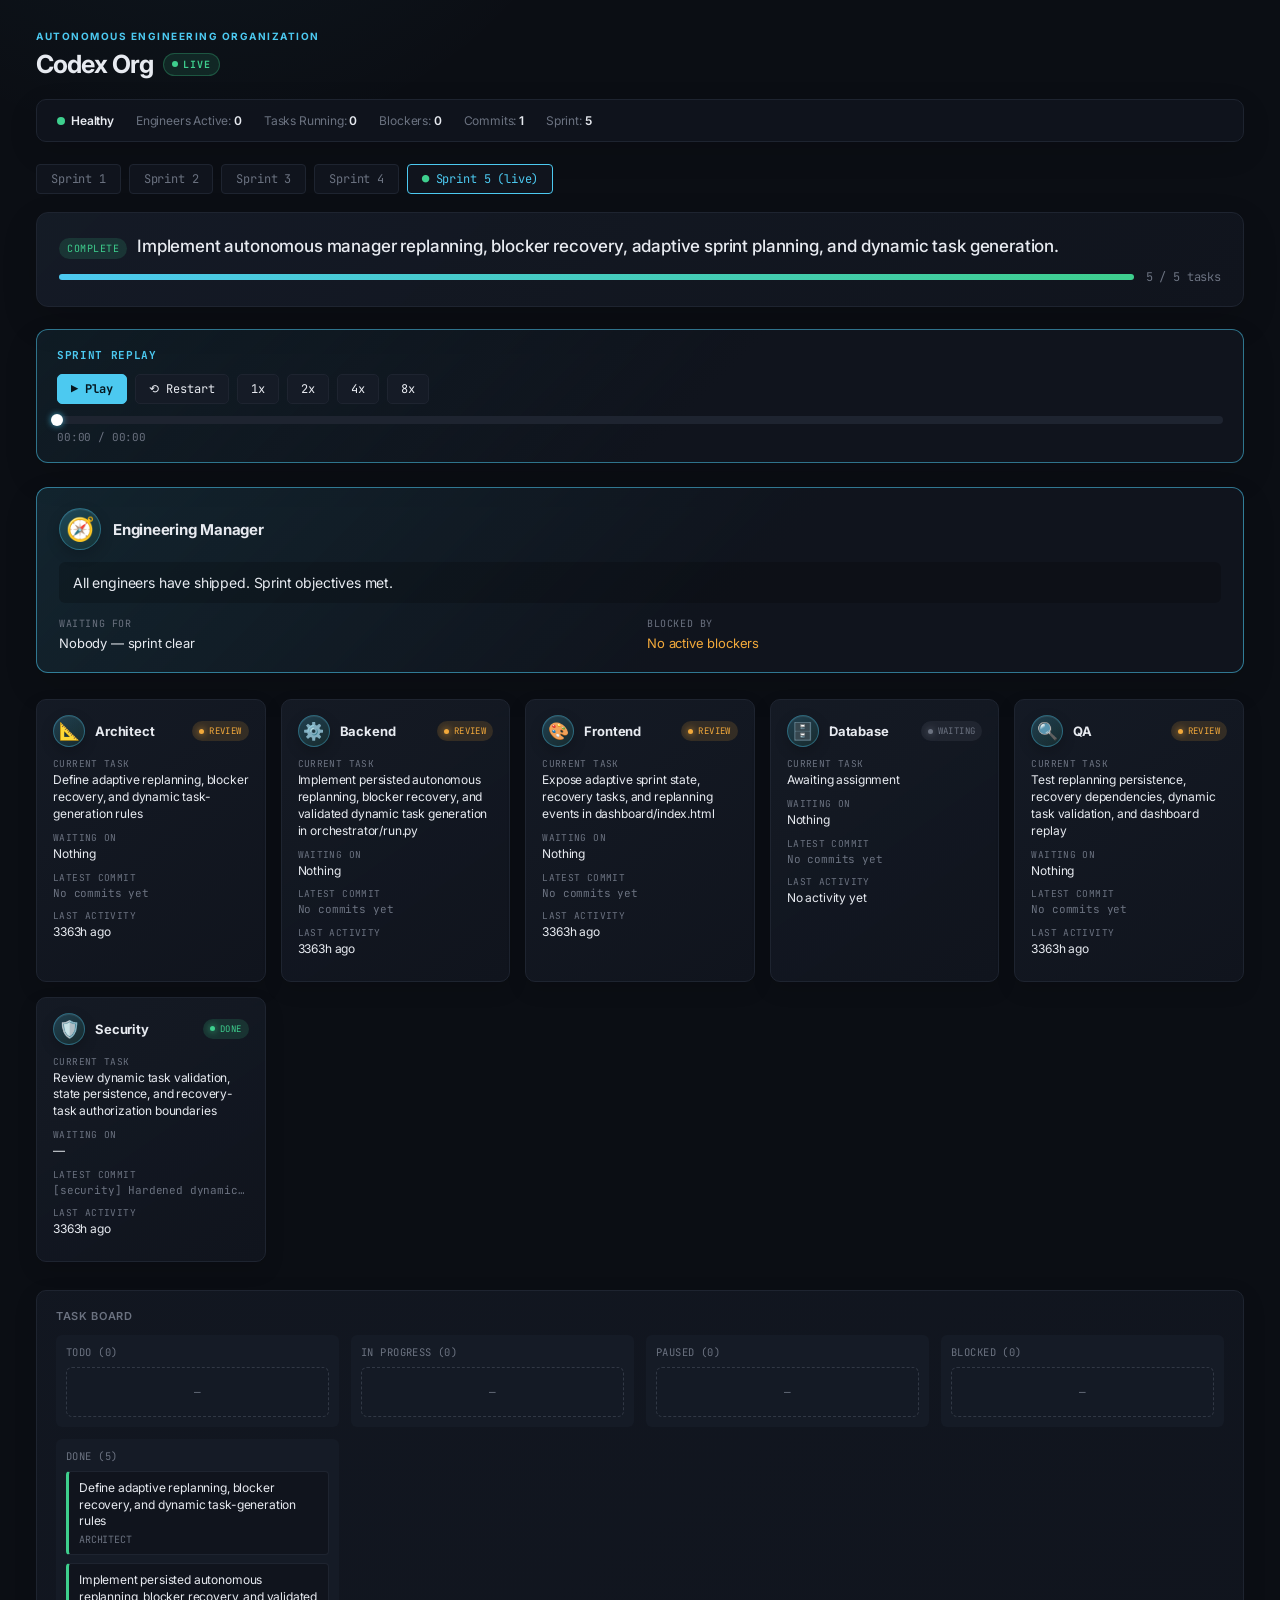
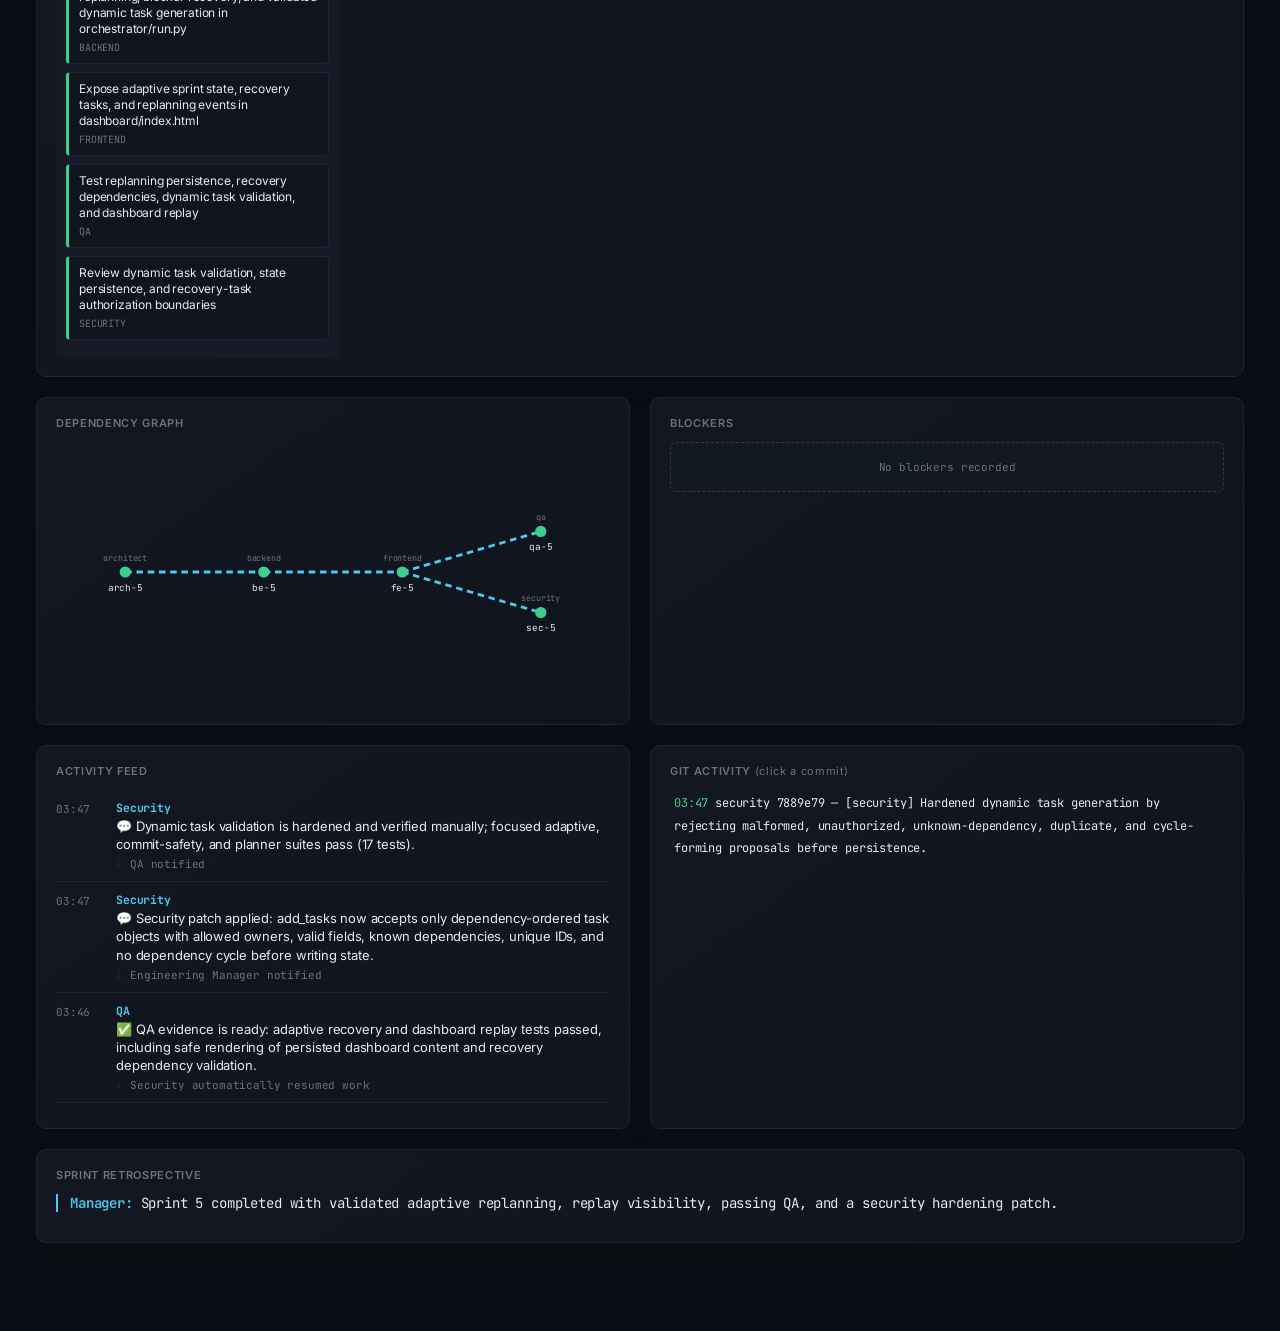
==== commit e2f9d81c: "final state completed from sprint 5 run" ====
--- a/dashboard/index.html
+++ b/dashboard/index.html
@@ -2,7 +2,7 @@
 <html lang="en">
 <head>
 <meta charset="UTF-8">
-<title>Codex Org — Live</title>
+<title>Codex Org</title>
 <link rel="preconnect" href="https://fonts.googleapis.com">
 <link href="https://fonts.googleapis.com/css2?family=Inter:wght@400;500;600;700&family=JetBrains+Mono:wght@400;500;600&display=swap" rel="stylesheet">
 <style>
@@ -16,6 +16,11 @@
   body { background: radial-gradient(circle at 15% -10%, rgba(76,201,240,.07), transparent 28rem), var(--bg); color: var(--ink); font-family: var(--sans); margin: 0; padding: 30px 36px 68px; letter-spacing: -.01em; }
   .eyebrow { font-size: 10px; letter-spacing: .15em; text-transform: uppercase; color: var(--active); font-weight: 700; margin: 0 0 7px; }
   h1 { font-size: 25px; letter-spacing: -.035em; margin: 0 0 20px; font-weight: 700; }
+  .brand-title { display: flex; align-items: center; gap: 10px; }
+  .live-badge { display: inline-flex; align-items: center; gap: 5px; font-family: var(--mono); font-size: 10px; letter-spacing: .09em; font-weight: 700; color: var(--done); background: rgba(62,207,142,.12); border: 1px solid rgba(62,207,142,.28); border-radius: 999px; padding: 4px 8px; vertical-align: middle; }
+  .live-badge::before { content: ''; width: 6px; height: 6px; border-radius: 50%; background: currentColor; box-shadow: 0 0 0 0 rgba(62,207,142,.45); animation: live-pulse 2.2s ease-out infinite; }
+  @keyframes live-pulse { 70% { box-shadow: 0 0 0 5px rgba(62,207,142,0); } 100% { box-shadow: 0 0 0 0 rgba(62,207,142,0); } }
+  @media (prefers-reduced-motion: reduce) { .live-badge::before { animation: none; } }
 
   .cmd-bar { display: flex; gap: 22px; align-items: center; background: rgba(16,20,29,.9); border: 1px solid var(--line);
              border-radius: 10px; padding: 13px 20px; margin-bottom: 22px; flex-wrap: wrap; box-shadow: 0 10px 30px rgba(0,0,0,.12); }
@@ -63,6 +68,7 @@
   .replay-marker.commit { background: var(--done); color: var(--done); }
   .replay-marker.message { background: var(--active); color: var(--active); }
   .replay-marker.blocker { background: var(--blocked); color: var(--blocked); }
+  .replay-marker.replan { background: #B58CFF; color: #B58CFF; }
   .replay-marker.completion { width: 9px; height: 9px; background: var(--ink); color: var(--ink); }
   .replay-time { font-family: var(--mono); font-size: 11px; color: var(--dim); margin-top: 6px; }
   .replay-warning { font-family: var(--mono); font-size: 11px; color: var(--blocked); margin-top: 6px; }
@@ -95,6 +101,7 @@
   .charcard-status-pill.waiting { background: rgba(107,114,128,0.15); color: var(--dim); }
   .charcard-status-pill.working { background: rgba(76,201,240,0.15); color: var(--active); }
   .charcard-status-pill.review { background: rgba(242,169,59,0.15); color: var(--blocked); }
+  .charcard-status-pill.blocked { background: rgba(242,169,59,.18); color: var(--blocked); }
   .charcard-status-pill.done { background: rgba(62,207,142,0.15); color: var(--done); }
   .charcard-row { margin-bottom: 8px; }
   .charcard-row .k { font-family: var(--mono); font-size: 9.5px; text-transform: uppercase; color: var(--dim); letter-spacing: 0.04em; margin-bottom: 2px; }
@@ -116,6 +123,8 @@
   .task-chip.task-move { animation: taskMove .36s cubic-bezier(.2,.85,.25,1); }
   .task-chip.in_progress { border-left-color: var(--active); }
   .task-chip.blocked { border-left-color: var(--blocked); }
+  .task-chip.paused { border-left-color: var(--dim); opacity: .72; background: rgba(21,27,38,.72); }
+  .task-chip .reassigned-badge { display: inline-block; margin-top: 6px; padding: 2px 5px; border-radius: 999px; background: rgba(76,201,240,.12); color: var(--active); font-family: var(--mono); font-size: 9px; letter-spacing: .03em; }
   .task-chip.done { border-left-color: var(--done); }
   .task-chip .owner { font-family: var(--mono); font-size: 10px; color: var(--dim); text-transform: uppercase; margin-top: 4px; }
 
@@ -139,6 +148,8 @@
   .blocker-item { border-left: 3px solid var(--blocked); background: var(--panel-2); border-radius: 4px; padding: 8px 12px; margin-bottom: 8px; font-size: 12.5px; transition: opacity .22s ease, transform .22s ease, border-color .22s ease; }
   .blocker-item.blocker-enter { animation: blockerEnter .3s ease-out both; }
   .blocker-item.blocker-leave { animation: blockerLeave .22s ease-in both; pointer-events: none; }
+  .blocker-item.recovered { border-left-color: var(--done); opacity: .72; }
+  .blocker-item .recovered-label { color: var(--done); font-family: var(--mono); font-size: 9px; text-transform: uppercase; margin-left: 6px; }
   .blocker-item .who { font-family: var(--mono); font-size: 10.5px; color: var(--blocked); text-transform: uppercase; margin-bottom: 3px; }
 
   #depgraph { width: 100%; height: 260px; }
@@ -199,7 +210,7 @@
 </head>
 <body>
   <div class="eyebrow">Autonomous Engineering Organization</div>
-  <h1>Codex Org — Live</h1>
+  <h1 class="brand-title">Codex Org <span class="live-badge">LIVE</span></h1>
 
   <div class="cmd-bar" id="cmd-bar"></div>
 
@@ -325,6 +336,9 @@
                      tasks: state.tasks, messages: state.messages,
                      blockers: (state.blockers || []).filter(b => b.sprint === state.sprint.number),
                      task_events: (state.task_events || []).filter(e => e.sprint === state.sprint.number),
+                     replanning_events: (state.replanning_events || []).filter(e => e.sprint === state.sprint.number),
+                     reassignment_history: (state.reassignment_history || []).filter(e => e.sprint === state.sprint.number),
+                     dependency_changes: (state.dependency_changes || []).filter(e => e.sprint === state.sprint.number),
                      // Untagged logs are legacy data; retain them only for the live view.
                      commits: currentCommits.length ? currentCommits : allCommits,
                      retrospective: state.retrospective, started_at: state.sprint.started_at,
@@ -362,7 +376,7 @@
   return String(value ?? '').replace(/[&<>"']/g, char => ({ '&': '&amp;', '<': '&lt;', '>': '&gt;', '"': '&quot;', "'": '&#39;' })[char]);
 }
 function safeTaskStatus(status) {
-  return ['todo', 'in_progress', 'blocked', 'done'].includes(status) ? status : 'todo';
+  return ['todo', 'in_progress', 'blocked', 'paused', 'done'].includes(status) ? status : 'todo';
 }
 function safeSprintStatus(status) {
   return ['not_started', 'in_progress', 'complete'].includes(status) ? status : 'not_started';
@@ -455,13 +469,14 @@
   if (event.type === 'task') {
     return { todo: 0, in_progress: 1, blocked: 2, done: 3 }[event.data.status] ?? 0;
   }
-  return { message: 4, blocker: 5, commit: 6 }[event.type] ?? 7;
+  return { message: 4, replan: 5, blocker: 6, commit: 7 }[event.type] ?? 8;
 }
 
 function replayEventKey(event) {
   if (event.type === 'task') return `${event.data.task_id}|${event.data.status}`;
   if (event.type === 'commit') return `${event.data.hash || ''}|${event.data.role || ''}|${event.data.message || ''}`;
   if (event.type === 'message') return `${event.data.from || ''}|${event.data.to || ''}|${event.data.content || ''}`;
+  if (event.type === 'replan') return `${event.data.action || ''}|${event.data.task_id || ''}|${event.data.text || ''}`;
   return `${event.data.role || ''}|${event.data.text || ''}`;
 }
 
@@ -471,6 +486,7 @@
   (view.messages || []).forEach(m => { if (m.time) add('message', m.time, m); });
   (view.commits || []).forEach(c => { if (c.time) add('commit', c.time, c); });
   (view.task_events || []).forEach(e => { if (e.time) add('task', e.time, e); });
+  (view.replanning_events || []).forEach(e => { if (e.time) add('replan', e.time, e); });
   // Older snapshots predate task_events. Derive deterministic transitions from
   // their recorded agent activity so they still replay as Todo → In Progress → Done.
   (view.tasks || []).forEach(task => {
@@ -511,7 +527,7 @@
   const visible = timeline.slice(0, visibleCount);
   const roleFirstEvent = {}, roleLastEvent = {};
   visible.forEach(e => {
-    const role = e.type === 'message' ? e.data.from : (e.type === 'commit' ? e.data.role : e.data.role);
+    const role = e.type === 'message' ? e.data.from : (e.type === 'replan' ? e.data.by : e.data.role);
     if (!role) return;
     if (roleFirstEvent[role] === undefined) roleFirstEvent[role] = e.time;
     roleLastEvent[role] = e.time;
@@ -527,27 +543,30 @@
     });
   }
   const visibleBlockers = visible.filter(e => e.type === 'blocker').map(e => e.data);
+  const visibleReplans = visible.filter(e => e.type === 'replan').map(e => e.data);
   const visibleMessages = visible.filter(e => e.type === 'message').map(e => e.data);
   const visibleCommits = visible.filter(e => e.type === 'commit').map(e => e.data);
   const tasksById = Object.fromEntries(view.tasks.map(task => [task.id, task]));
   const roleTaskEvents = {};
   visible.filter(event => event.type === 'task').forEach(event => {
-    const role = tasksById[event.data.task_id]?.owner;
+    const role = event.data.owner || tasksById[event.data.task_id]?.owner;
     if (role) (roleTaskEvents[role] ||= []).push(event);
   });
   const engineerPhase = {};
   ROLES.forEach(role => {
     const lastTaskEvent = roleTaskEvents[role]?.at(-1);
-    if (!lastTaskEvent || lastTaskEvent.data.status === 'todo') {
+    if (!lastTaskEvent || ['todo', 'paused'].includes(lastTaskEvent.data.status)) {
       engineerPhase[role] = 'waiting';
     } else if (lastTaskEvent.data.status === 'in_progress') {
       engineerPhase[role] = 'working';
+    } else if (lastTaskEvent.data.status === 'blocked') {
+      engineerPhase[role] = 'blocked';
     } else {
       const hasCommitAfterTask = visible.some(event => event.type === 'commit' && event.data.role === role && event.order > lastTaskEvent.order);
       engineerPhase[role] = hasCommitAfterTask ? 'done' : 'review';
     }
   });
-  return { taskStatus, roleFirstEvent, roleLastEvent, roleTaskEvents, engineerPhase, visibleBlockers, visibleMessages, visibleCommits, visibleTaskEvents, refTime: visible.length ? visible[visible.length-1].time : (timeline[0] ? timeline[0].time : 0) };
+  return { taskStatus, roleFirstEvent, roleLastEvent, roleTaskEvents, engineerPhase, visibleBlockers, visibleReplans, visibleMessages, visibleCommits, visibleTaskEvents, refTime: visible.length ? visible[visible.length-1].time : (timeline[0] ? timeline[0].time : 0) };
 }
 
 function generateManagerSummary(view, derived) {
@@ -602,8 +621,8 @@
   renderSpotlight(view, derived);
   renderCharCards(view, derived, commits, isReplayFrame);
 
-  const cols = ['todo', 'in_progress', 'blocked', 'done'];
-  const colTitle = { todo: 'Todo', in_progress: 'In Progress', blocked: 'Blocked', done: 'Done' };
+  const cols = ['todo', 'in_progress', 'paused', 'blocked', 'done'];
+  const colTitle = { todo: 'Todo', in_progress: 'In Progress', paused: 'Paused', blocked: 'Blocked', done: 'Done' };
   document.getElementById('board').innerHTML = cols.map(c => {
     const items = view.tasks.filter(t => derived.taskStatus[t.id] === c);
     return `<div class="board-col"><div class="col-title">${colTitle[c]} (${items.length})</div>
@@ -612,7 +631,9 @@
         const key = `${view.number}:${t.id}`;
         const moved = renderedTaskStatuses.has(key) && renderedTaskStatuses.get(key) !== status;
         renderedTaskStatuses.set(key, status);
-        return `<div class="task-chip ${status}${moved ? ' task-move' : ''}">${escapeHtml(t.title)}<div class="owner">${escapeHtml(t.owner)}</div></div>`;
+        const reassignment = (view.reassignment_history || []).filter(entry => entry.task_id === t.id).at(-1);
+        const reassigned = reassignment ? `<div class="reassigned-badge">reassigned ${escapeHtml(reassignment.from)} → ${escapeHtml(reassignment.to)}</div>` : '';
+        return `<div class="task-chip ${status}${moved ? ' task-move' : ''}">${escapeHtml(t.title)}<div class="owner">${escapeHtml(t.owner)}</div>${reassigned}</div>`;
       }).join('') || '<span class="empty" style="font-size:11px;">—</span>'}
     </div>`;
   }).join('');
@@ -623,7 +644,8 @@
   renderBlockerFeed(view.number, shownBlockers);
 
   const shownMessages = isReplayFrame ? derived.visibleMessages : view.messages;
-  renderEventFeed(shownMessages);
+  const shownReplans = isReplayFrame ? derived.visibleReplans : (view.replanning_events || []);
+  renderEventFeed(shownMessages, shownReplans);
 
   const shownCommits = isReplayFrame ? derived.visibleCommits : commits;
   renderCommitFeed(shownCommits, view.commitHistoryError);
@@ -670,6 +692,16 @@
       element.append(who, document.createTextNode(blocker.text));
       if (!seenBlockerKeys.has(key)) element.classList.add('blocker-enter');
       seenBlockerKeys.add(key);
+    }
+    element.classList.toggle('recovered', Boolean(blocker.recovered));
+    const existingLabel = element.querySelector('.recovered-label');
+    if (blocker.recovered && !existingLabel) {
+      const label = document.createElement('span');
+      label.className = 'recovered-label';
+      label.textContent = 'Recovered';
+      element.querySelector('.who').append(label);
+    } else if (!blocker.recovered && existingLabel) {
+      existingLabel.remove();
     }
     element.classList.remove('blocker-leave');
     container.append(element);
@@ -740,16 +772,19 @@
   }).join('');
 }
 
-function renderEventFeed(messages) {
+function renderEventFeed(messages, replanningEvents = []) {
   const el = document.getElementById('messages');
-  if (!messages.length) { el.innerHTML = '<span class="empty">No activity yet — sprint hasn\'t started.</span>'; return; }
-  el.innerHTML = messages.slice(-20).reverse().map(m => {
+  const feed = [...messages, ...replanningEvents.map(event => ({
+    from: event.by || 'manager', to: 'organization', content: event.text, time: event.time, replanning: true,
+  }))].sort((a, b) => a.time - b.time);
+  if (!feed.length) { el.innerHTML = '<span class="empty">No activity yet — sprint hasn\'t started.</span>'; return; }
+  el.innerHTML = feed.slice(-20).reverse().map(m => {
     const cls = classifyEvent(m.content);
     return `<div class="event-card">
       <div class="event-time">${fmtTime(m.time)}</div>
       <div class="event-body"><div class="who">${escapeHtml(ROLE_LABEL[m.from] || m.from)}</div>
         <div class="headline">${cls.icon} ${escapeHtml(m.content)}</div>
-        <div class="downstream">${escapeHtml(ROLE_LABEL[m.to] || m.to)} ${cls.downstreamVerb}</div></div>
+        <div class="downstream">${m.replanning ? 'Adaptive sprint decision recorded' : `${escapeHtml(ROLE_LABEL[m.to] || m.to)} ${cls.downstreamVerb}`}</div></div>
     </div>`;
   }).join('');
 }
@@ -829,7 +864,7 @@
 function renderReplayMarkers() {
   const markers = document.getElementById('replay-markers');
   if (!replay) { markers.innerHTML = ''; return; }
-  const markerEvents = replay.timeline.filter(event => ['commit', 'message', 'blocker'].includes(event.type));
+  const markerEvents = replay.timeline.filter(event => ['commit', 'message', 'blocker', 'replan'].includes(event.type));
   markers.innerHTML = markerEvents.map(event =>
     `<span class="replay-marker ${event.type}" data-replay-at="${event.replayAt}" style="left:${(event.replayAt / BASE_REPLAY_SECONDS) * 100}%"></span>`
   ).join('') + `<span class="replay-marker completion" data-replay-at="${BASE_REPLAY_SECONDS}" style="left:100%"></span>`;
@@ -867,16 +902,21 @@
     const timestamp = Number(value);
     return Number.isFinite(timestamp) && timestamp > 1e11 ? timestamp / 1000 : timestamp;
   };
+  // The sprint lifecycle timestamps are authoritative. Commit records can include
+  // legacy/inferred history whose wall-clock time predates the sprint itself.
+  const startedAt = asSeconds(view.started_at), completedAt = asSeconds(view.completed_at);
+  if (view.started_at != null && view.completed_at != null && Number.isFinite(startedAt) && Number.isFinite(completedAt) && completedAt >= startedAt) {
+    return { seconds: completedAt - startedAt, label: null };
+  }
+
+  // Older archived snapshots may not have lifecycle timestamps; use their
+  // recorded replay events before falling back to Codex execution durations.
   const timestampedEvents = [
     ...(view.messages || []), ...(view.blockers || []),
     ...(view.task_events || []), ...(view.commits || []),
   ].map(event => asSeconds(event.time)).filter(Number.isFinite);
   if (timestampedEvents.length >= 2) {
     return { seconds: Math.max(...timestampedEvents) - Math.min(...timestampedEvents), label: null };
-  }
-  const startedAt = asSeconds(view.started_at), completedAt = asSeconds(view.completed_at);
-  if (view.started_at != null && view.completed_at != null && Number.isFinite(startedAt) && Number.isFinite(completedAt) && completedAt >= startedAt) {
-    return { seconds: completedAt - startedAt, label: null };
   }
   if (timestampedEvents.length === 1) return { seconds: 0, label: null };
 
@@ -1035,7 +1075,8 @@
   if (!ev) return;
   const desc = ev.type === 'message' ? `${ev.data.from} → ${ev.data.to}: ${ev.data.content}` :
                ev.type === 'commit' ? `${ev.data.role}: ${ev.data.message}` :
-               ev.type === 'task' ? `${ev.data.task_id}: ${ev.data.status}` : `Blocker: ${ev.data.text}`;
+               ev.type === 'task' ? `${ev.data.task_id}: ${ev.data.status}` :
+               ev.type === 'replan' ? `Manager intervention: ${ev.data.text}` : `Blocker: ${ev.data.text}`;
   const timestamp = ev.time ? fmtTime(ev.time) : fmtClock(elapsed);
   tooltipEl.textContent = `${timestamp} · ${desc.length > 54 ? desc.slice(0,51)+'...' : desc}`;
   tooltipEl.style.left = `${frac*100}%`;
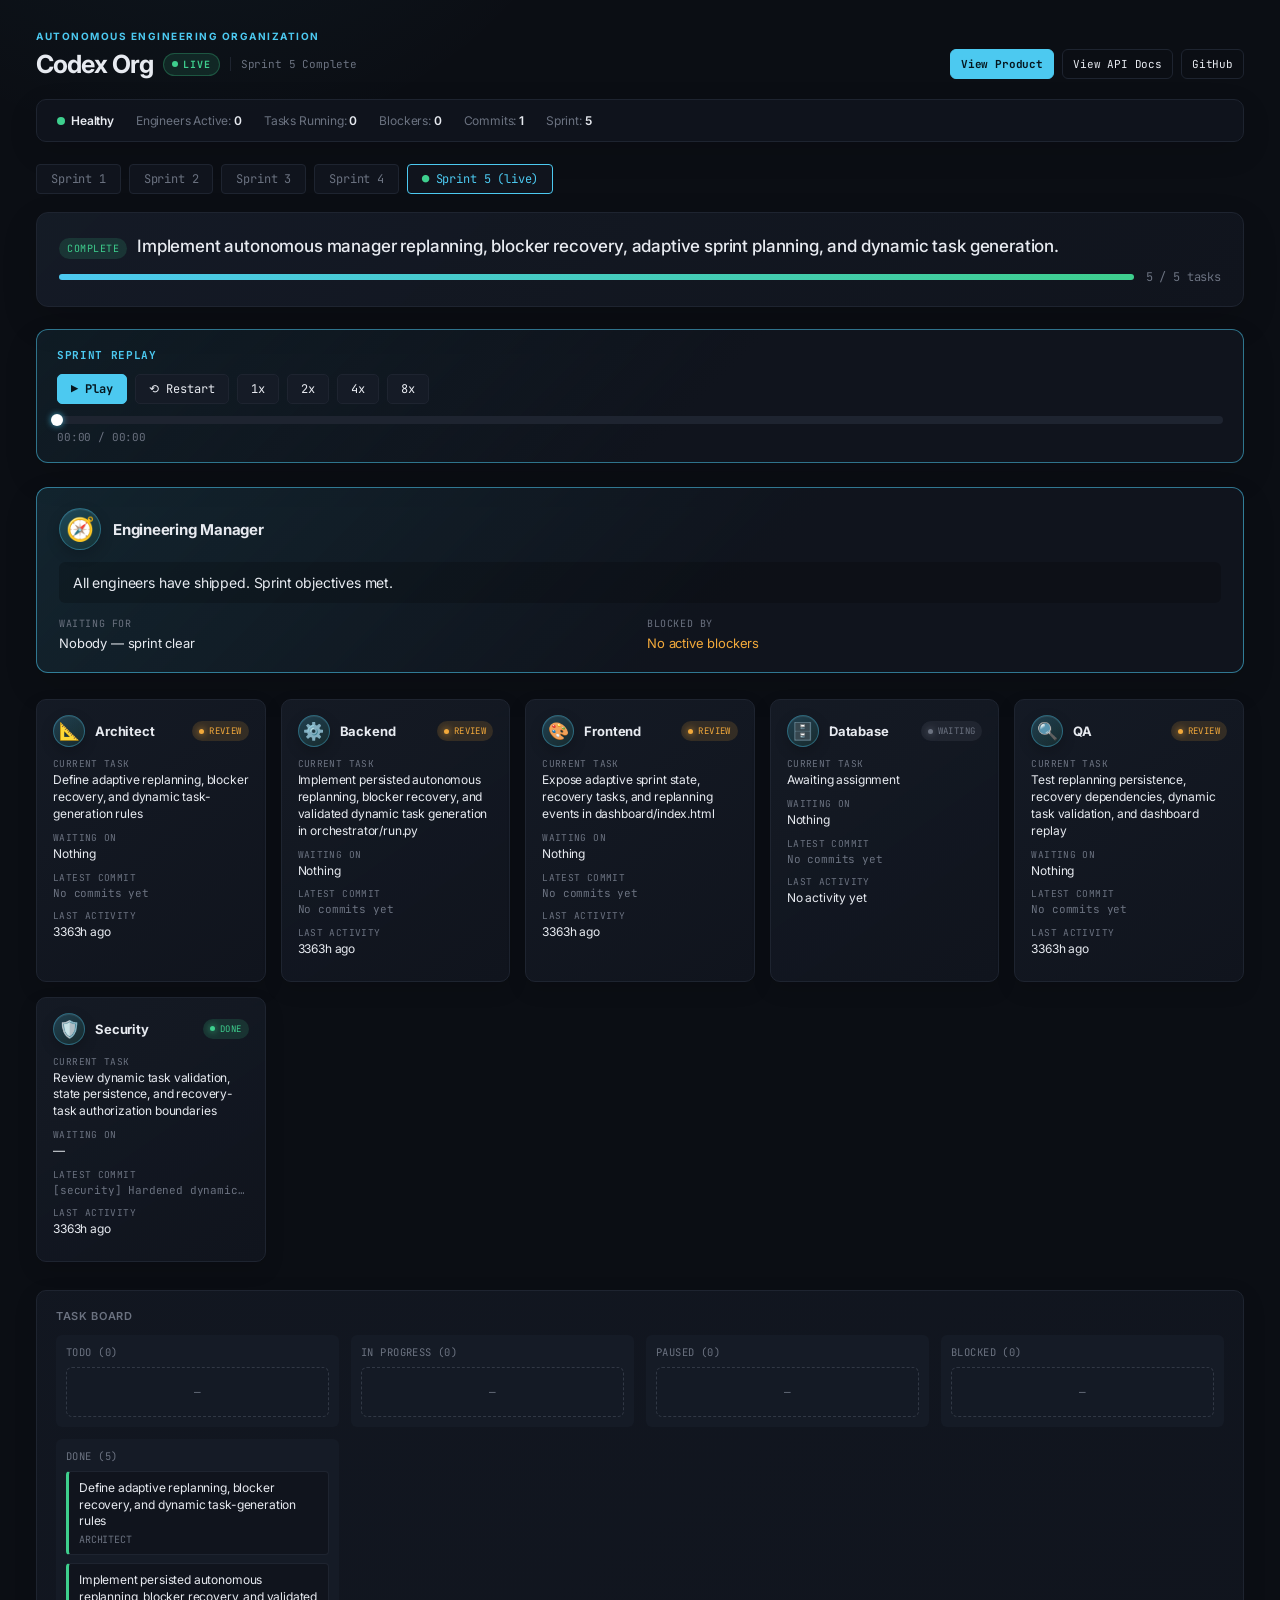
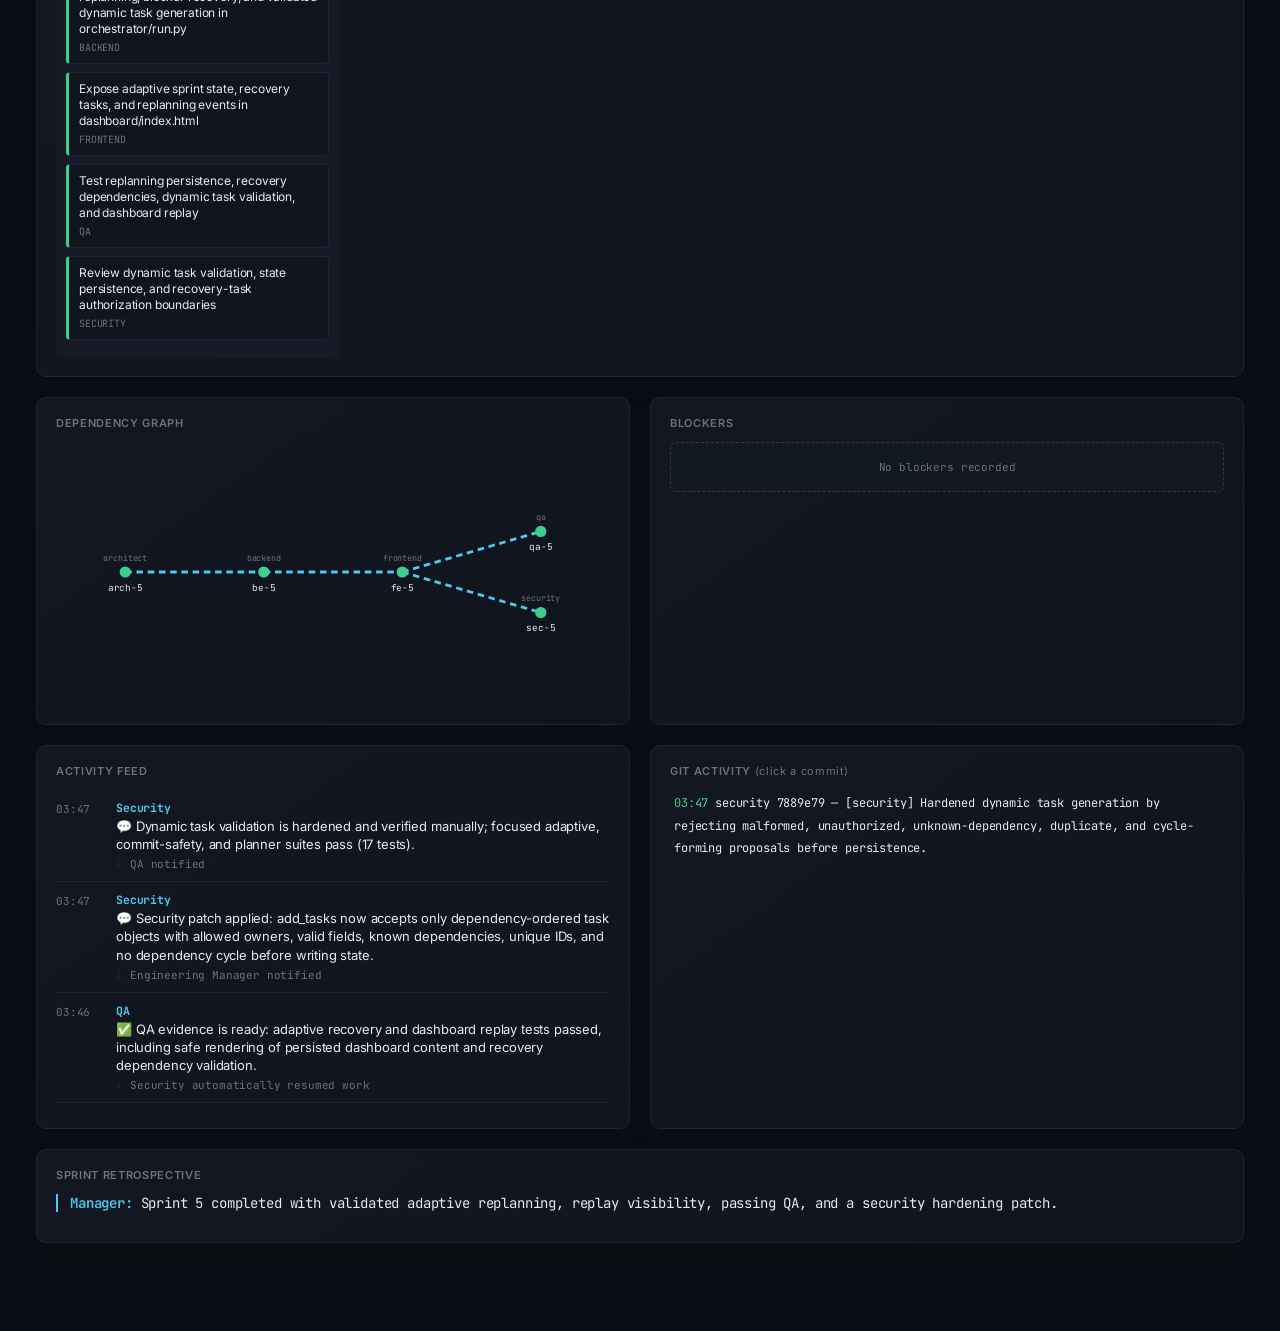
==== commit 4d3c80d0: "built product now accessible from organization dashboard" ====
--- a/dashboard/index.html
+++ b/dashboard/index.html
@@ -16,9 +16,17 @@
   body { background: radial-gradient(circle at 15% -10%, rgba(76,201,240,.07), transparent 28rem), var(--bg); color: var(--ink); font-family: var(--sans); margin: 0; padding: 30px 36px 68px; letter-spacing: -.01em; }
   .eyebrow { font-size: 10px; letter-spacing: .15em; text-transform: uppercase; color: var(--active); font-weight: 700; margin: 0 0 7px; }
   h1 { font-size: 25px; letter-spacing: -.035em; margin: 0 0 20px; font-weight: 700; }
+  .org-header { display: flex; justify-content: space-between; align-items: flex-end; gap: 20px; margin-bottom: 20px; }
+  .org-header .eyebrow, .org-header h1 { margin-bottom: 0; }
+  .org-title-row { display: flex; align-items: center; gap: 10px; margin-top: 7px; }
   .brand-title { display: flex; align-items: center; gap: 10px; }
   .live-badge { display: inline-flex; align-items: center; gap: 5px; font-family: var(--mono); font-size: 10px; letter-spacing: .09em; font-weight: 700; color: var(--done); background: rgba(62,207,142,.12); border: 1px solid rgba(62,207,142,.28); border-radius: 999px; padding: 4px 8px; vertical-align: middle; }
   .live-badge::before { content: ''; width: 6px; height: 6px; border-radius: 50%; background: currentColor; box-shadow: 0 0 0 0 rgba(62,207,142,.45); animation: live-pulse 2.2s ease-out infinite; }
+  .sprint-context { font-family: var(--mono); font-size: 11px; color: var(--dim); border-left: 1px solid var(--line); padding-left: 10px; }
+  .org-nav { display: flex; align-items: center; gap: 8px; flex-wrap: wrap; justify-content: flex-end; }
+  .org-nav a { color: var(--ink); text-decoration: none; font-family: var(--mono); font-size: 11px; border: 1px solid var(--line); border-radius: 6px; padding: 7px 10px; transition: transform .16s ease, border-color .16s ease, background .16s ease; }
+  .org-nav a:hover { transform: translateY(-1px); border-color: var(--active); background: var(--panel-2); }
+  .org-nav .product-link { background: var(--active); color: #05171F; border-color: var(--active); font-weight: 700; }
   @keyframes live-pulse { 70% { box-shadow: 0 0 0 5px rgba(62,207,142,0); } 100% { box-shadow: 0 0 0 0 rgba(62,207,142,0); } }
   @media (prefers-reduced-motion: reduce) { .live-badge::before { animation: none; } }
 
@@ -198,6 +206,8 @@
   @media (max-width: 780px) {
     body { padding: 22px 18px 48px; }
     h1 { font-size: 22px; }
+    .org-header { align-items: flex-start; flex-direction: column; gap: 14px; }
+    .org-nav { justify-content: flex-start; }
     .cmd-bar { gap: 12px 18px; padding: 12px 14px; }
     .grid { grid-template-columns: 1fr; gap: 14px; margin-bottom: 14px; }
     .board { grid-template-columns: repeat(2, minmax(0, 1fr)); }
@@ -209,8 +219,17 @@
 </style>
 </head>
 <body>
-  <div class="eyebrow">Autonomous Engineering Organization</div>
-  <h1 class="brand-title">Codex Org <span class="live-badge">LIVE</span></h1>
+  <header class="org-header">
+    <div>
+      <div class="eyebrow">Autonomous Engineering Organization</div>
+      <div class="org-title-row"><h1 class="brand-title">Codex Org <span class="live-badge">LIVE</span></h1><span class="sprint-context" id="sprint-context">Sprint —</span></div>
+    </div>
+    <nav class="org-nav" aria-label="Organization navigation">
+      <a class="product-link" href="http://127.0.0.1:8000/">View Product</a>
+      <a href="https://github.com/KingoSolo/codex-swarm/blob/main/README.md#api" target="_blank" rel="noreferrer">View API Docs</a>
+      <a href="https://github.com/KingoSolo/codex-swarm" target="_blank" rel="noreferrer">GitHub</a>
+    </nav>
+  </header>
 
   <div class="cmd-bar" id="cmd-bar"></div>
 
@@ -612,6 +631,7 @@
   const st = safeSprintStatus(view.live ? state.sprint.status : 'complete');
   badge.textContent = st.replace('_', ' ');
   badge.className = 'status-badge ' + st;
+  document.getElementById('sprint-context').textContent = `Sprint ${view.number} ${st === 'complete' ? 'Complete' : st.replace('_', ' ')}`;
 
   const total = view.tasks.length;
   const doneCount = view.tasks.filter(t => derived.taskStatus[t.id] === 'done').length;
